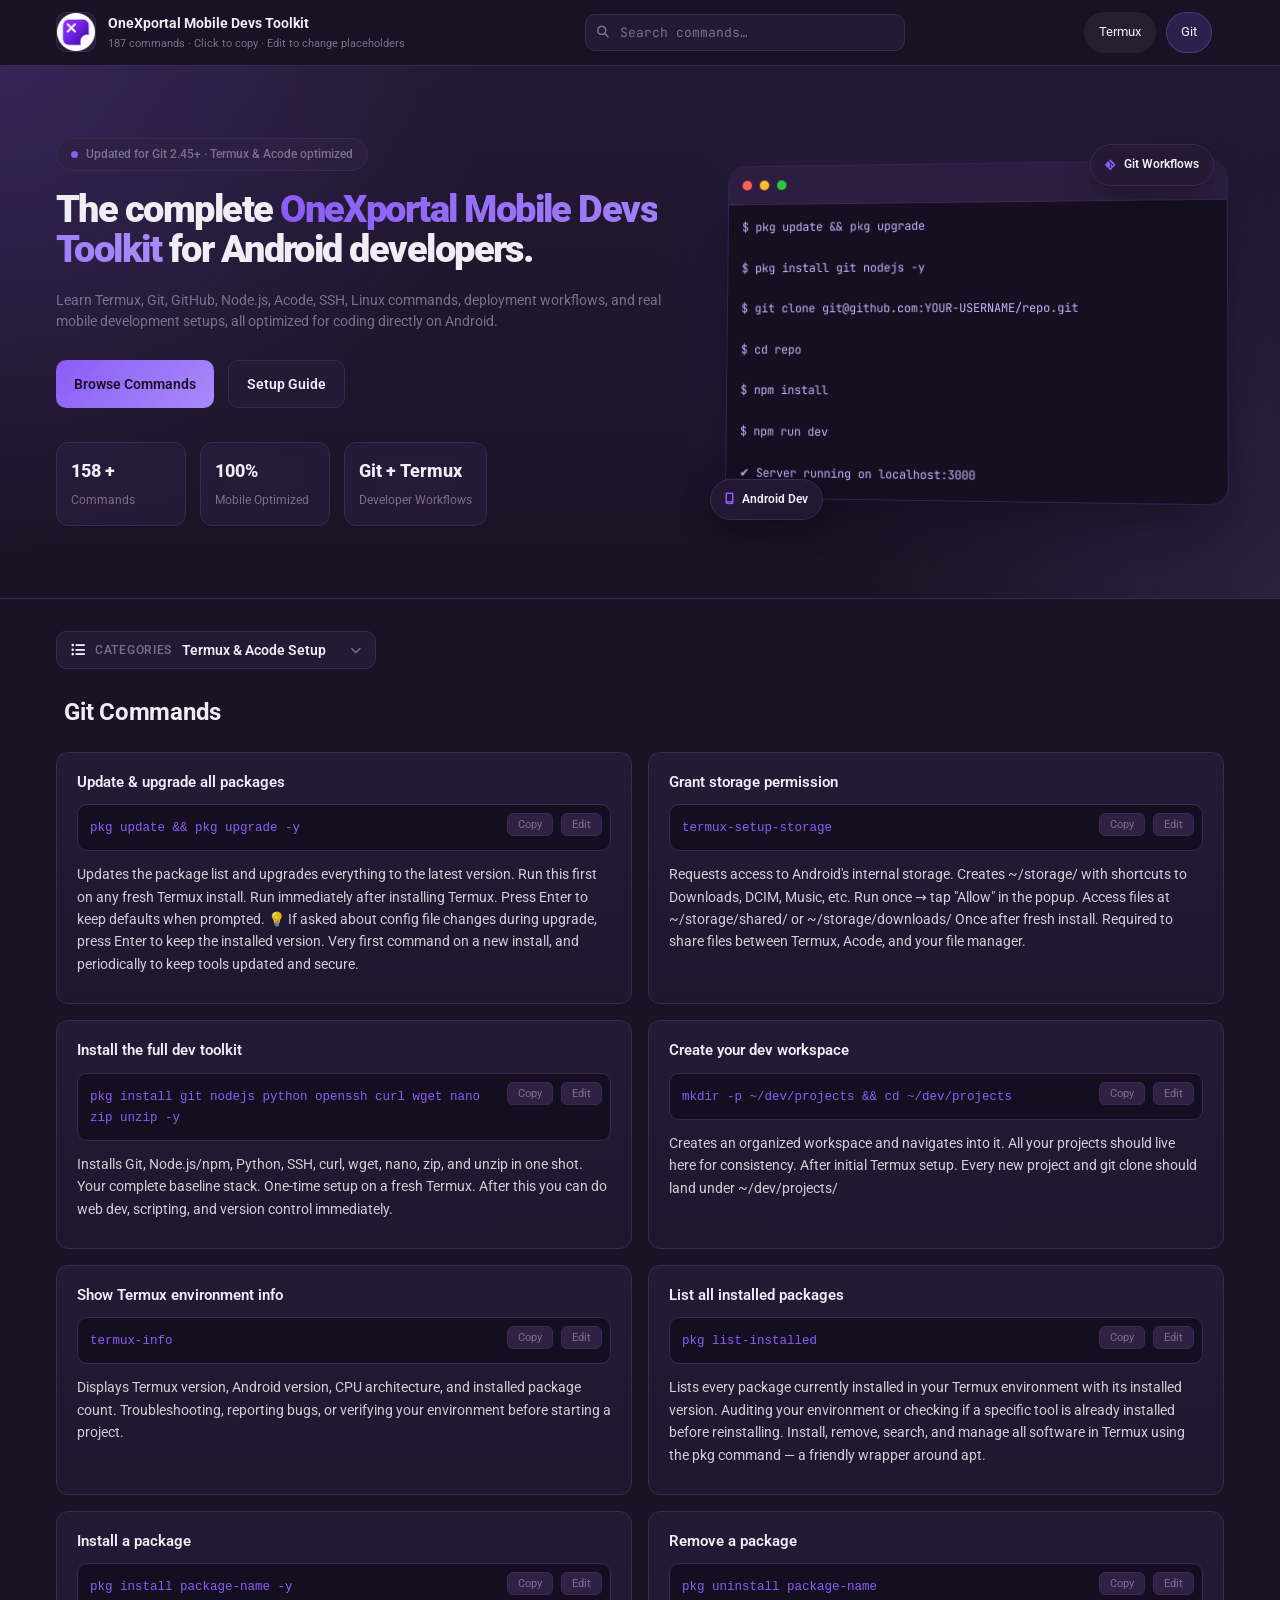
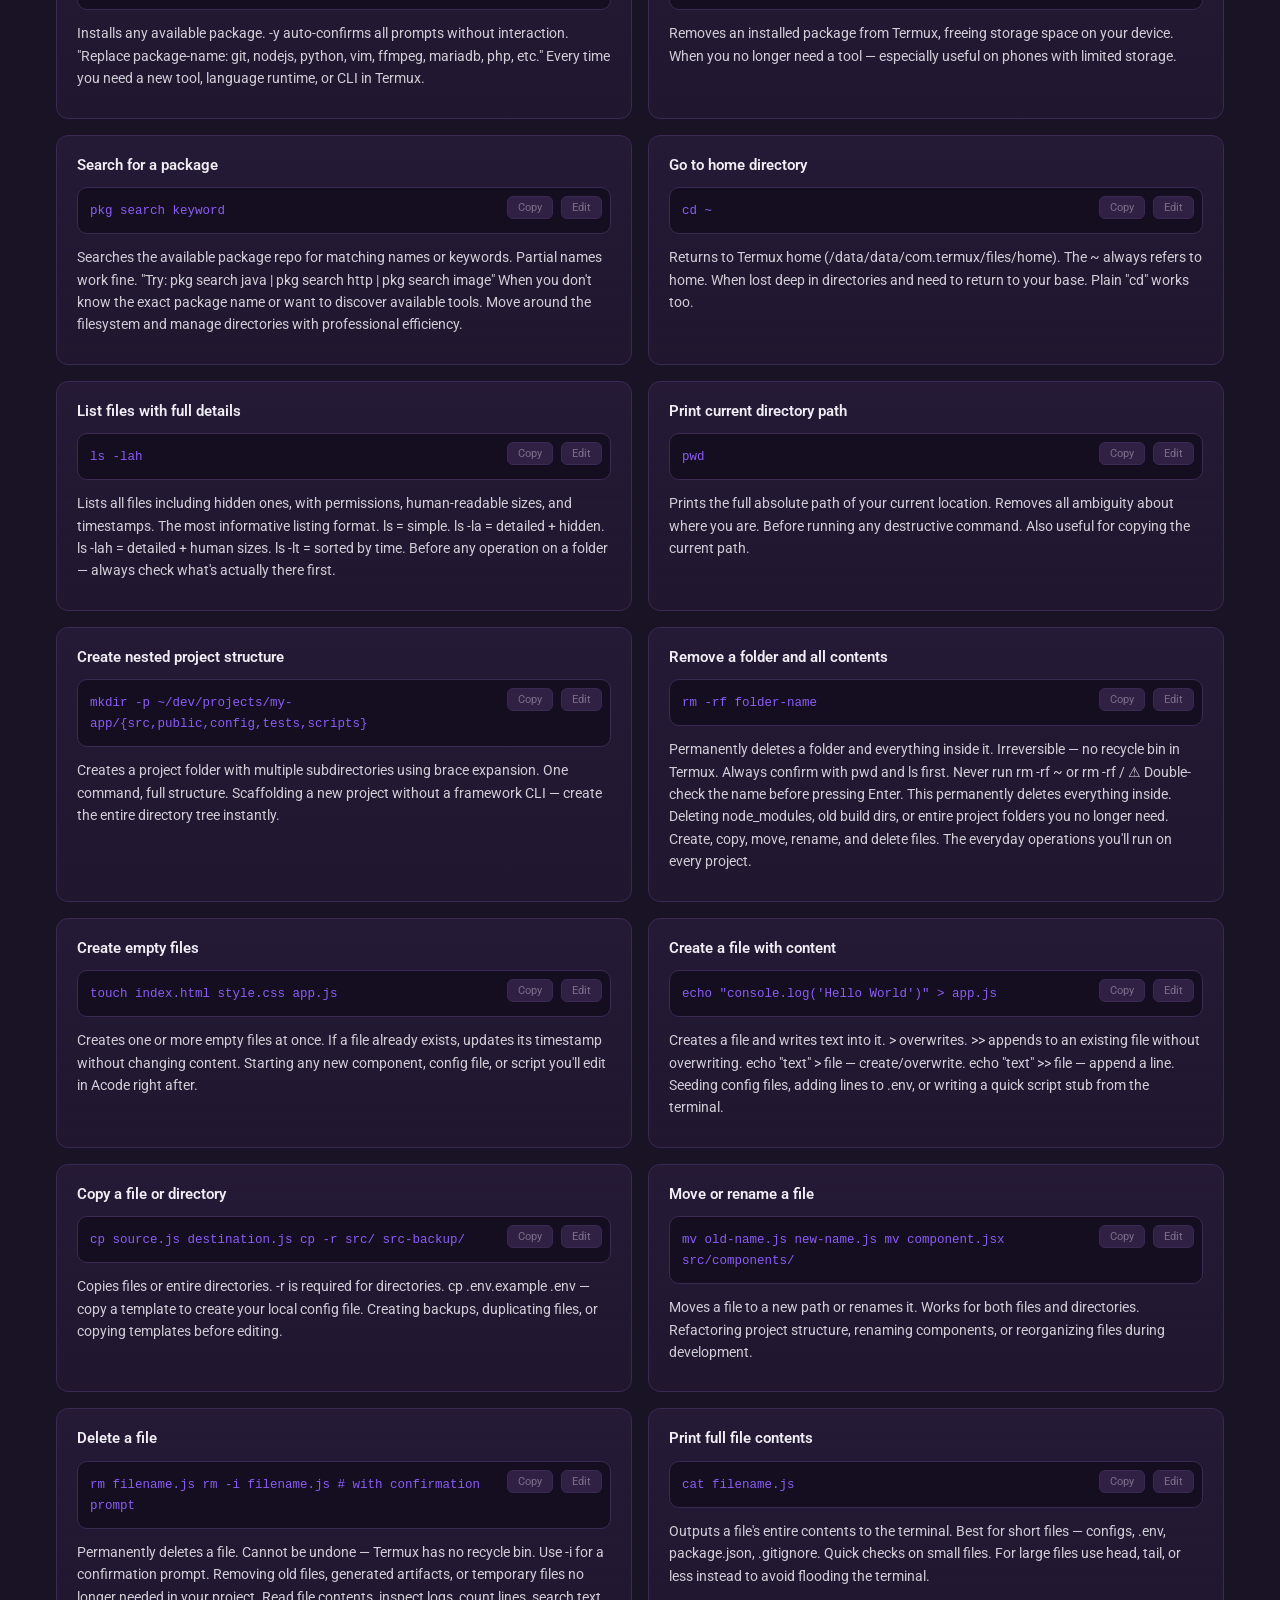
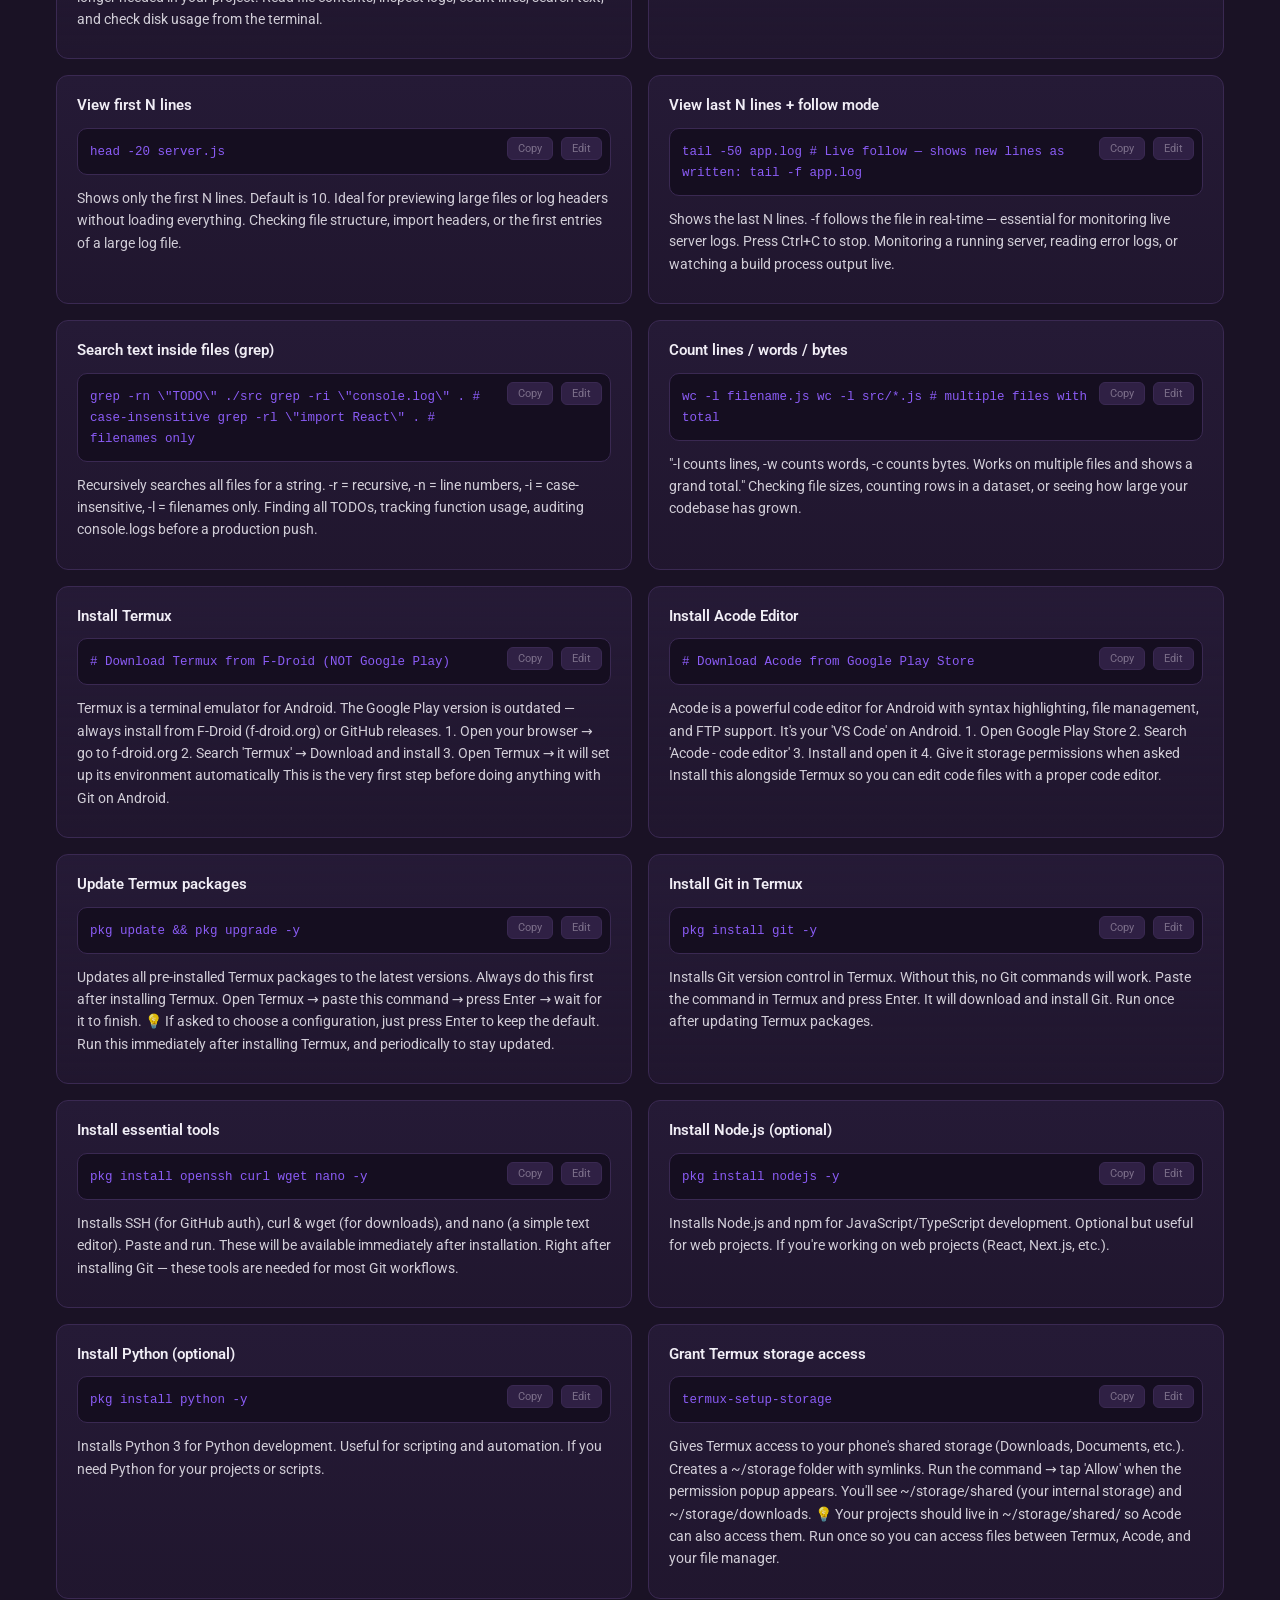
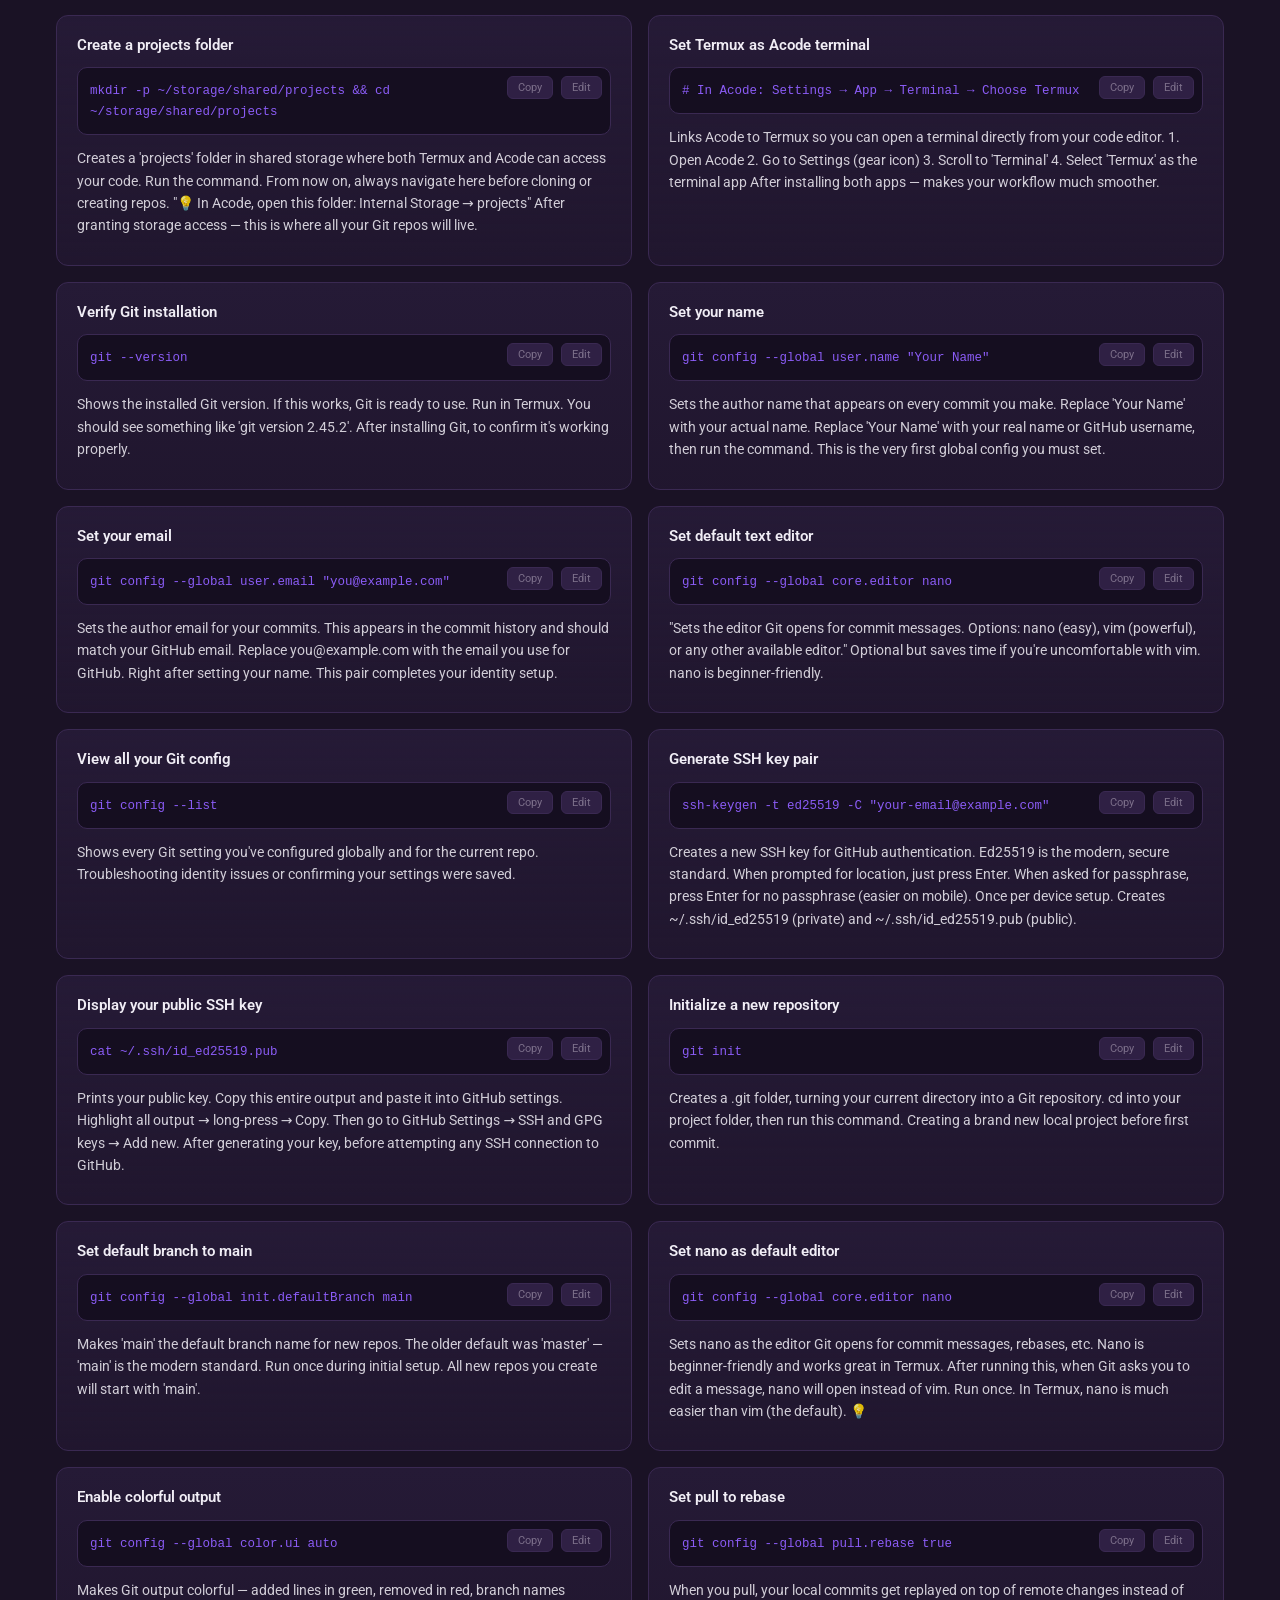
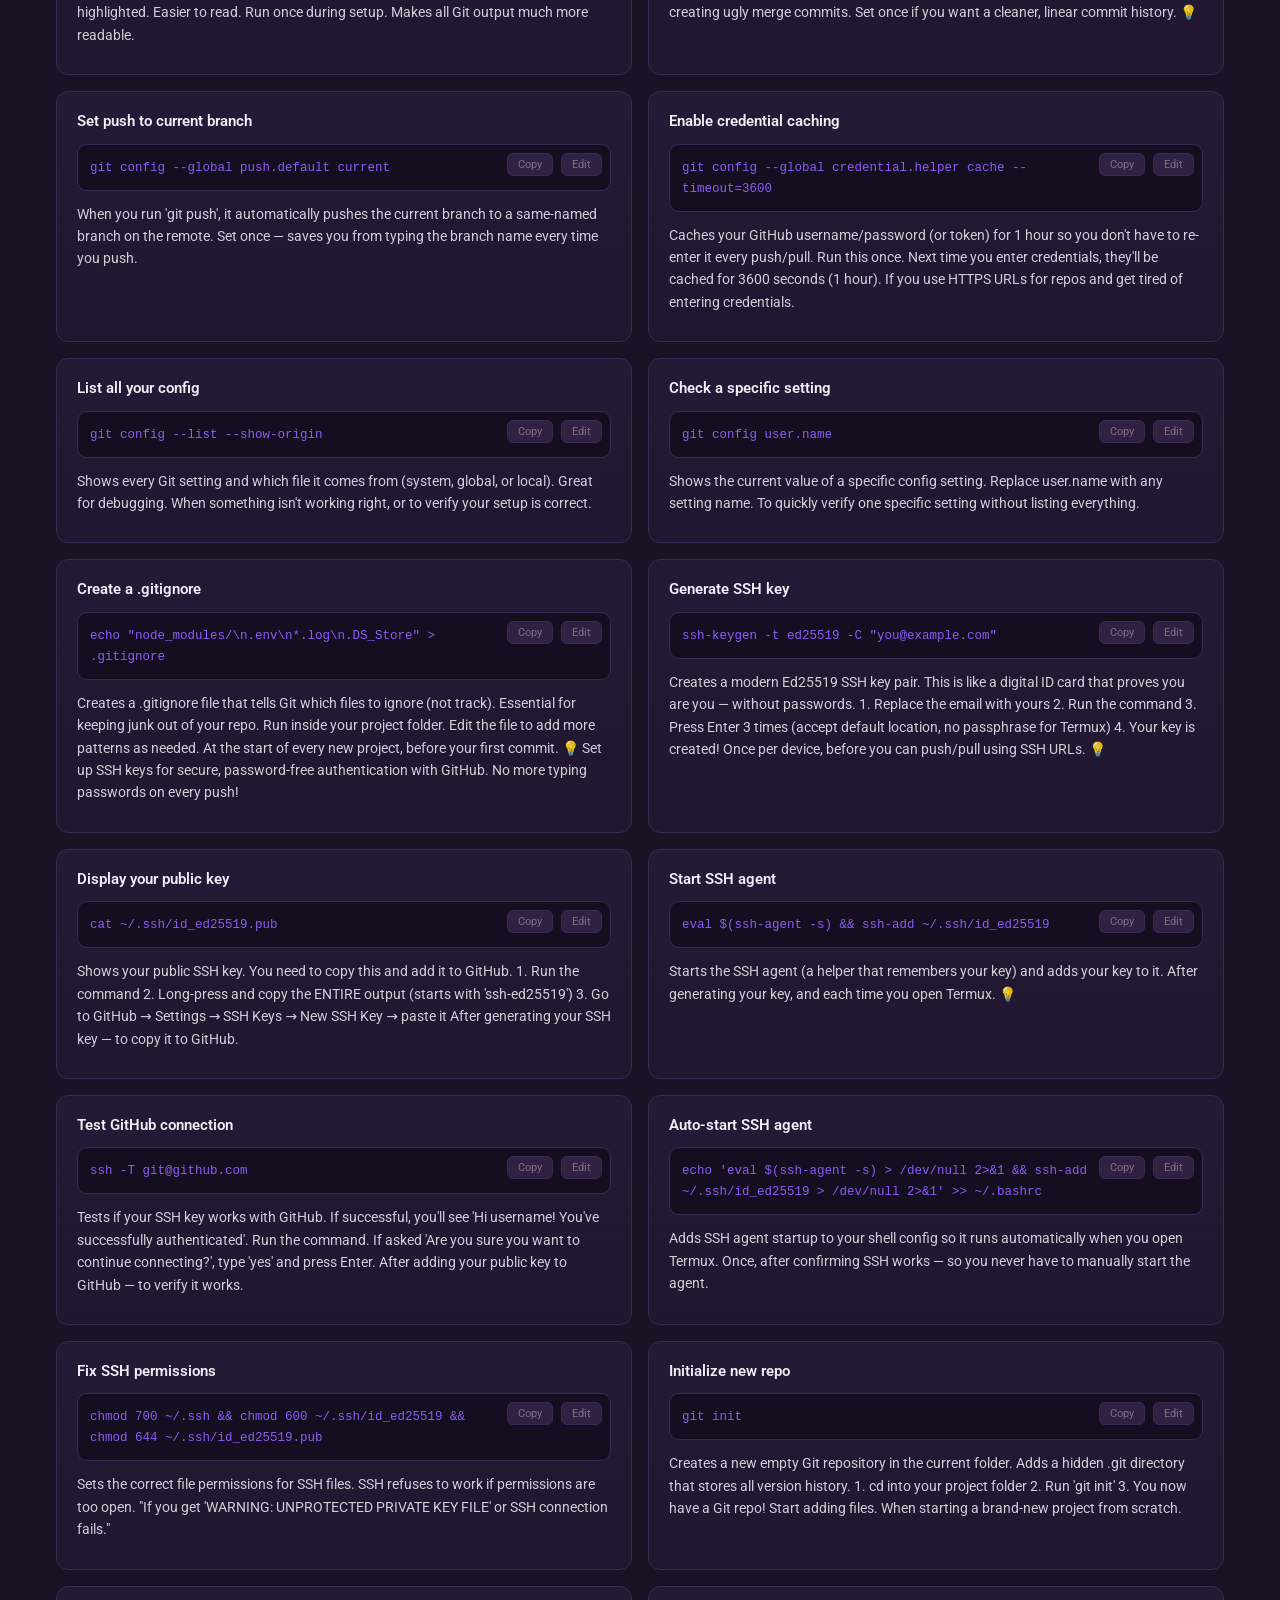
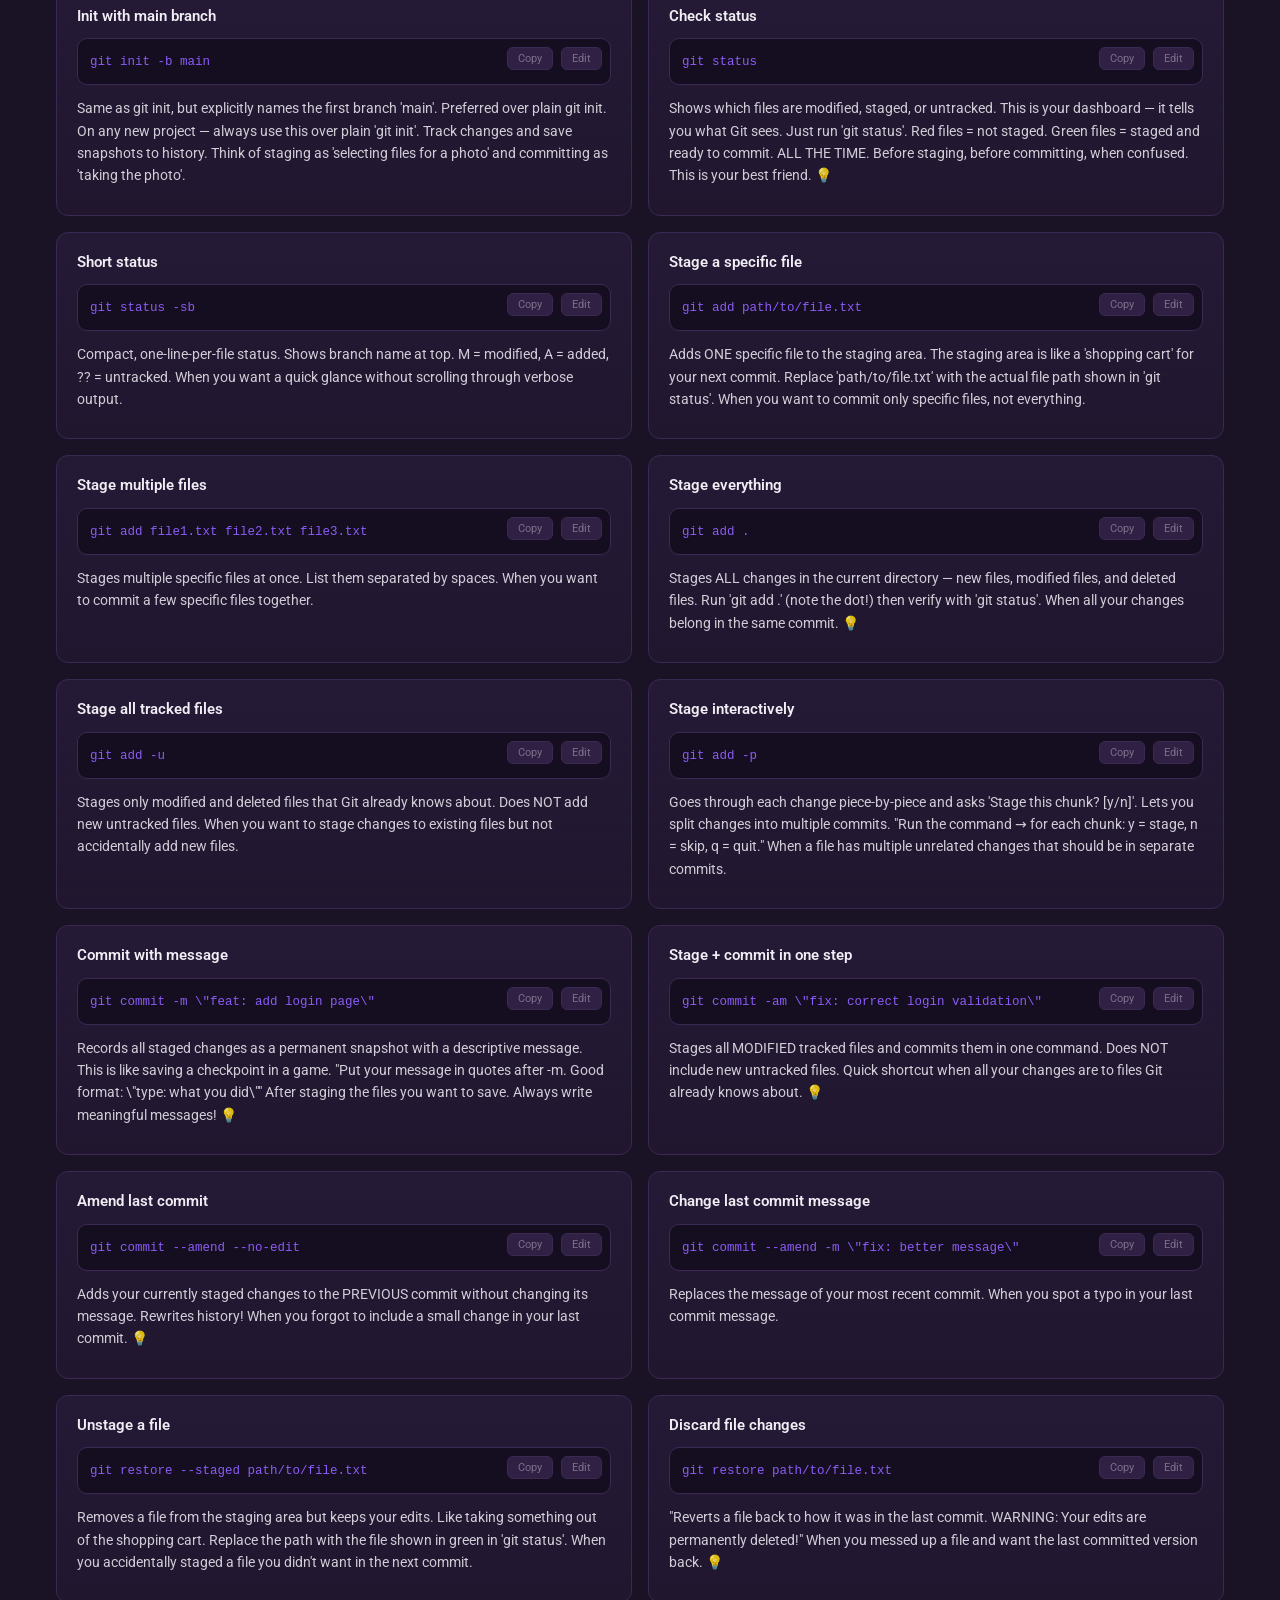
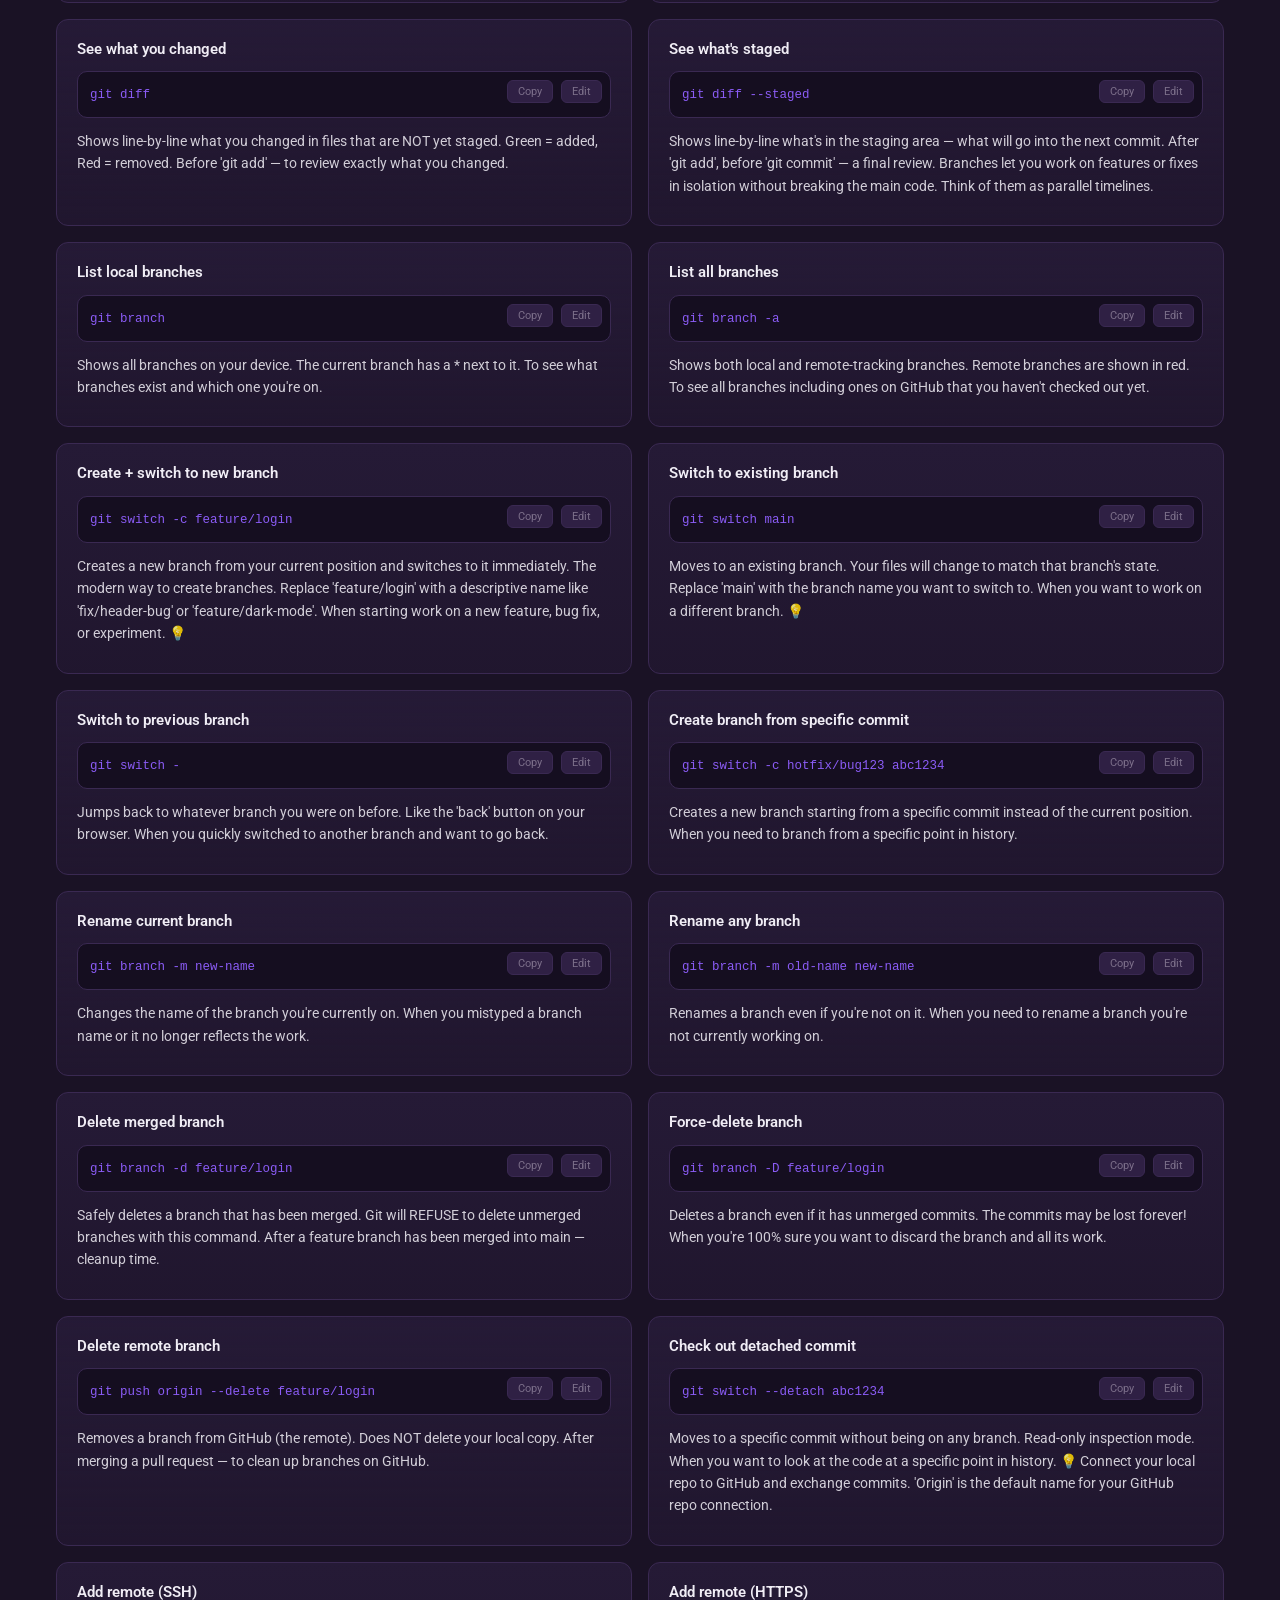
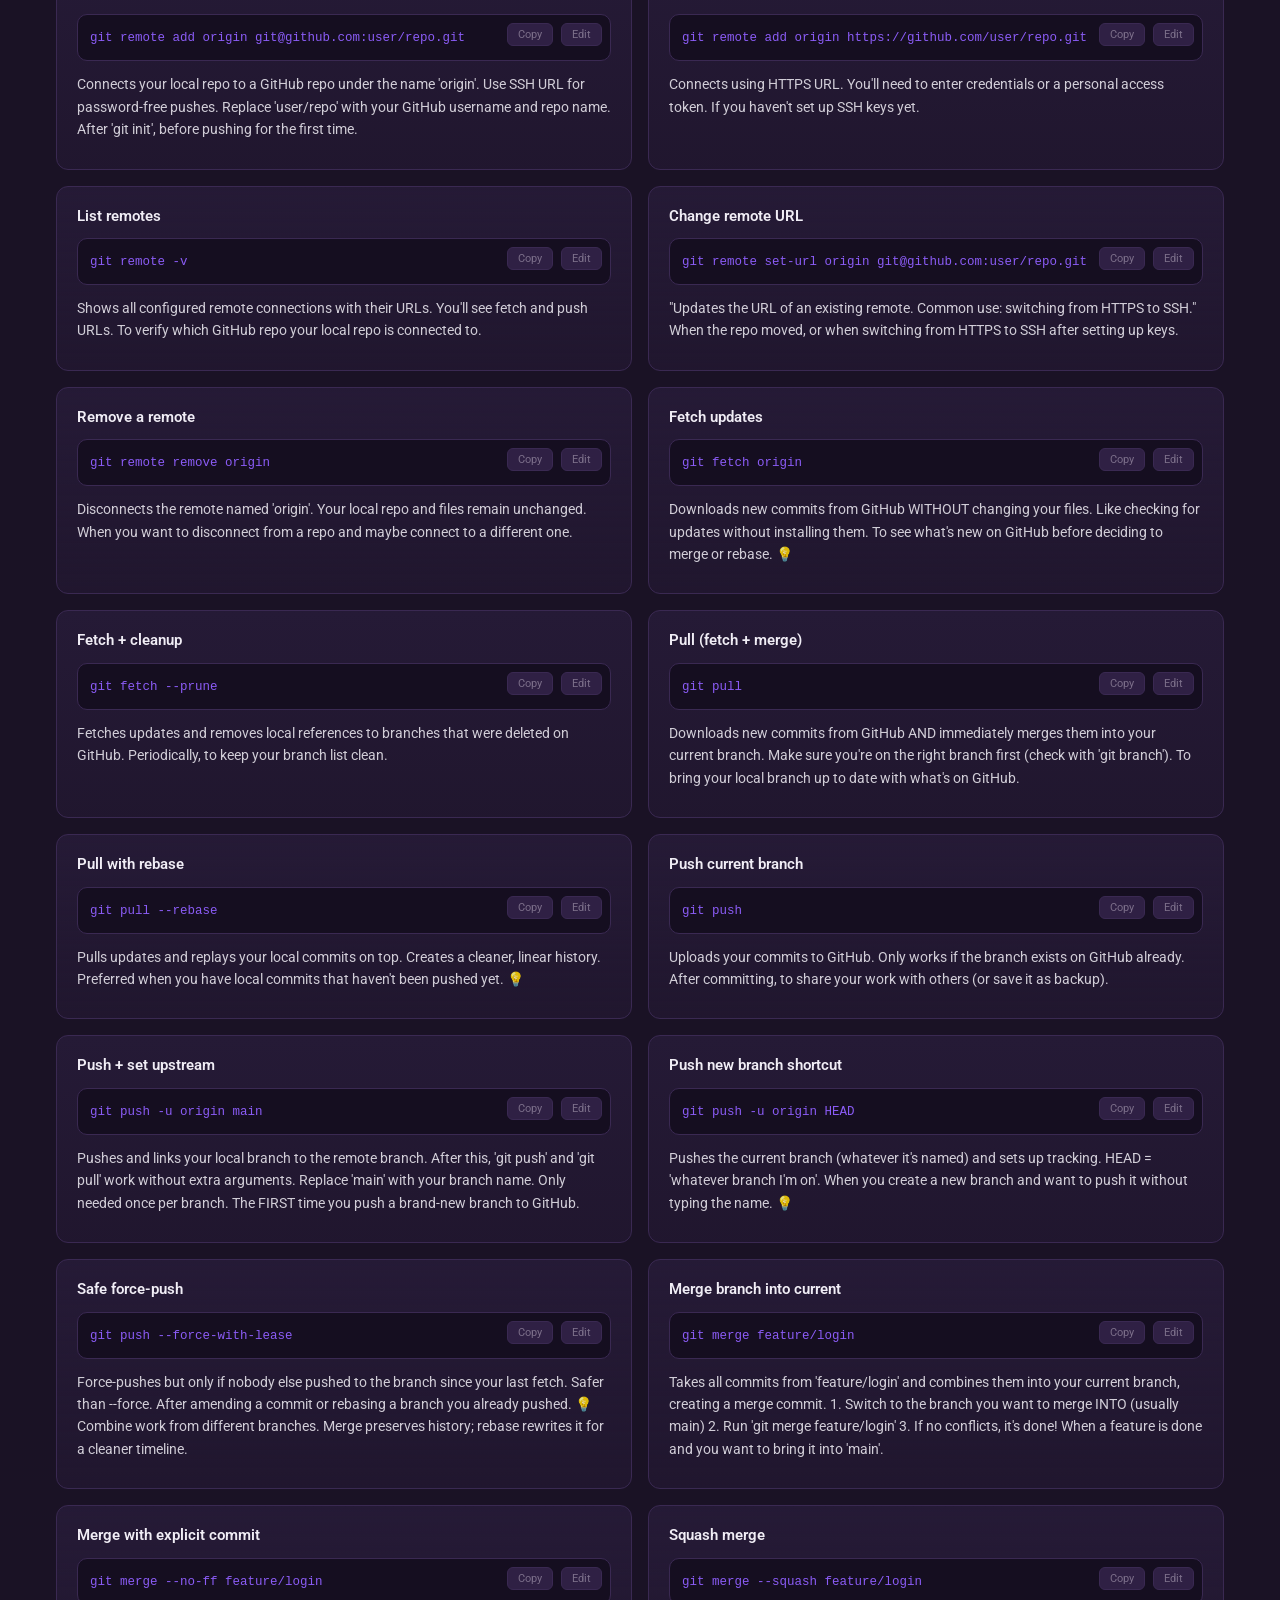
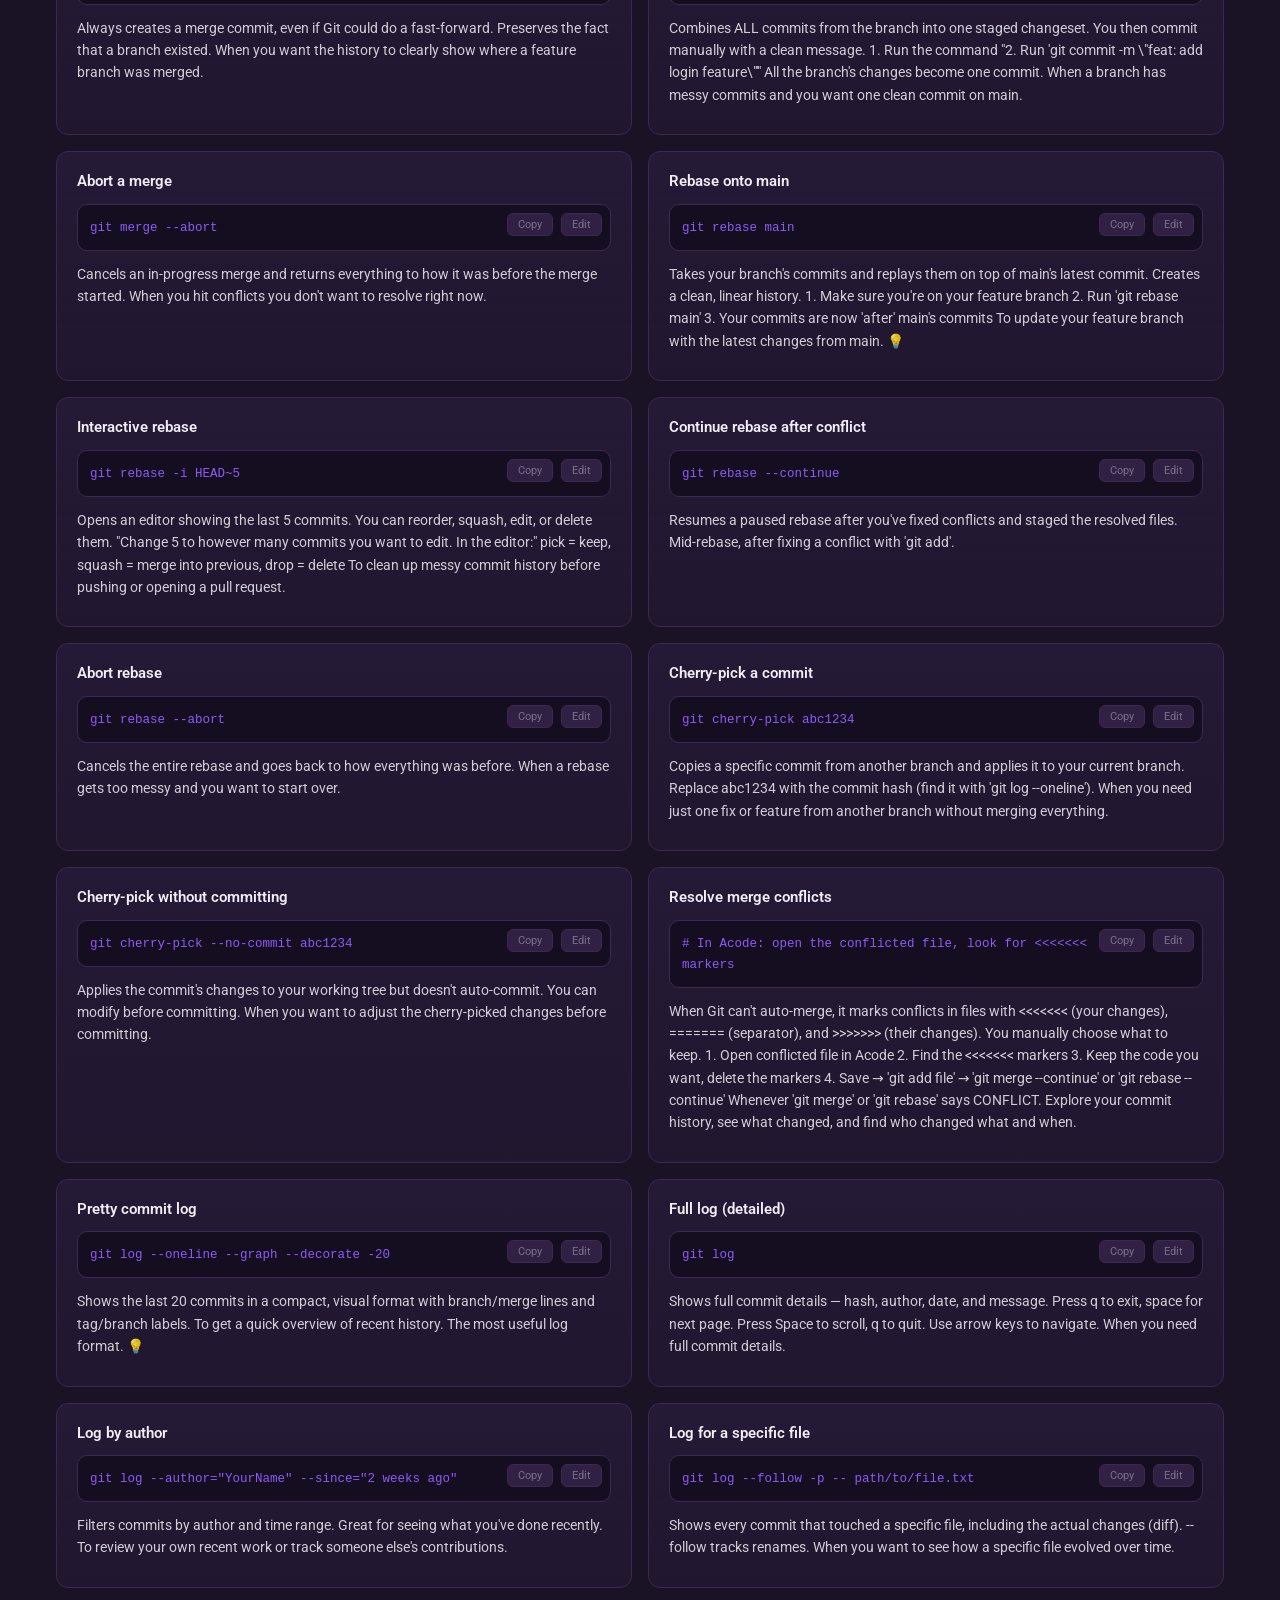
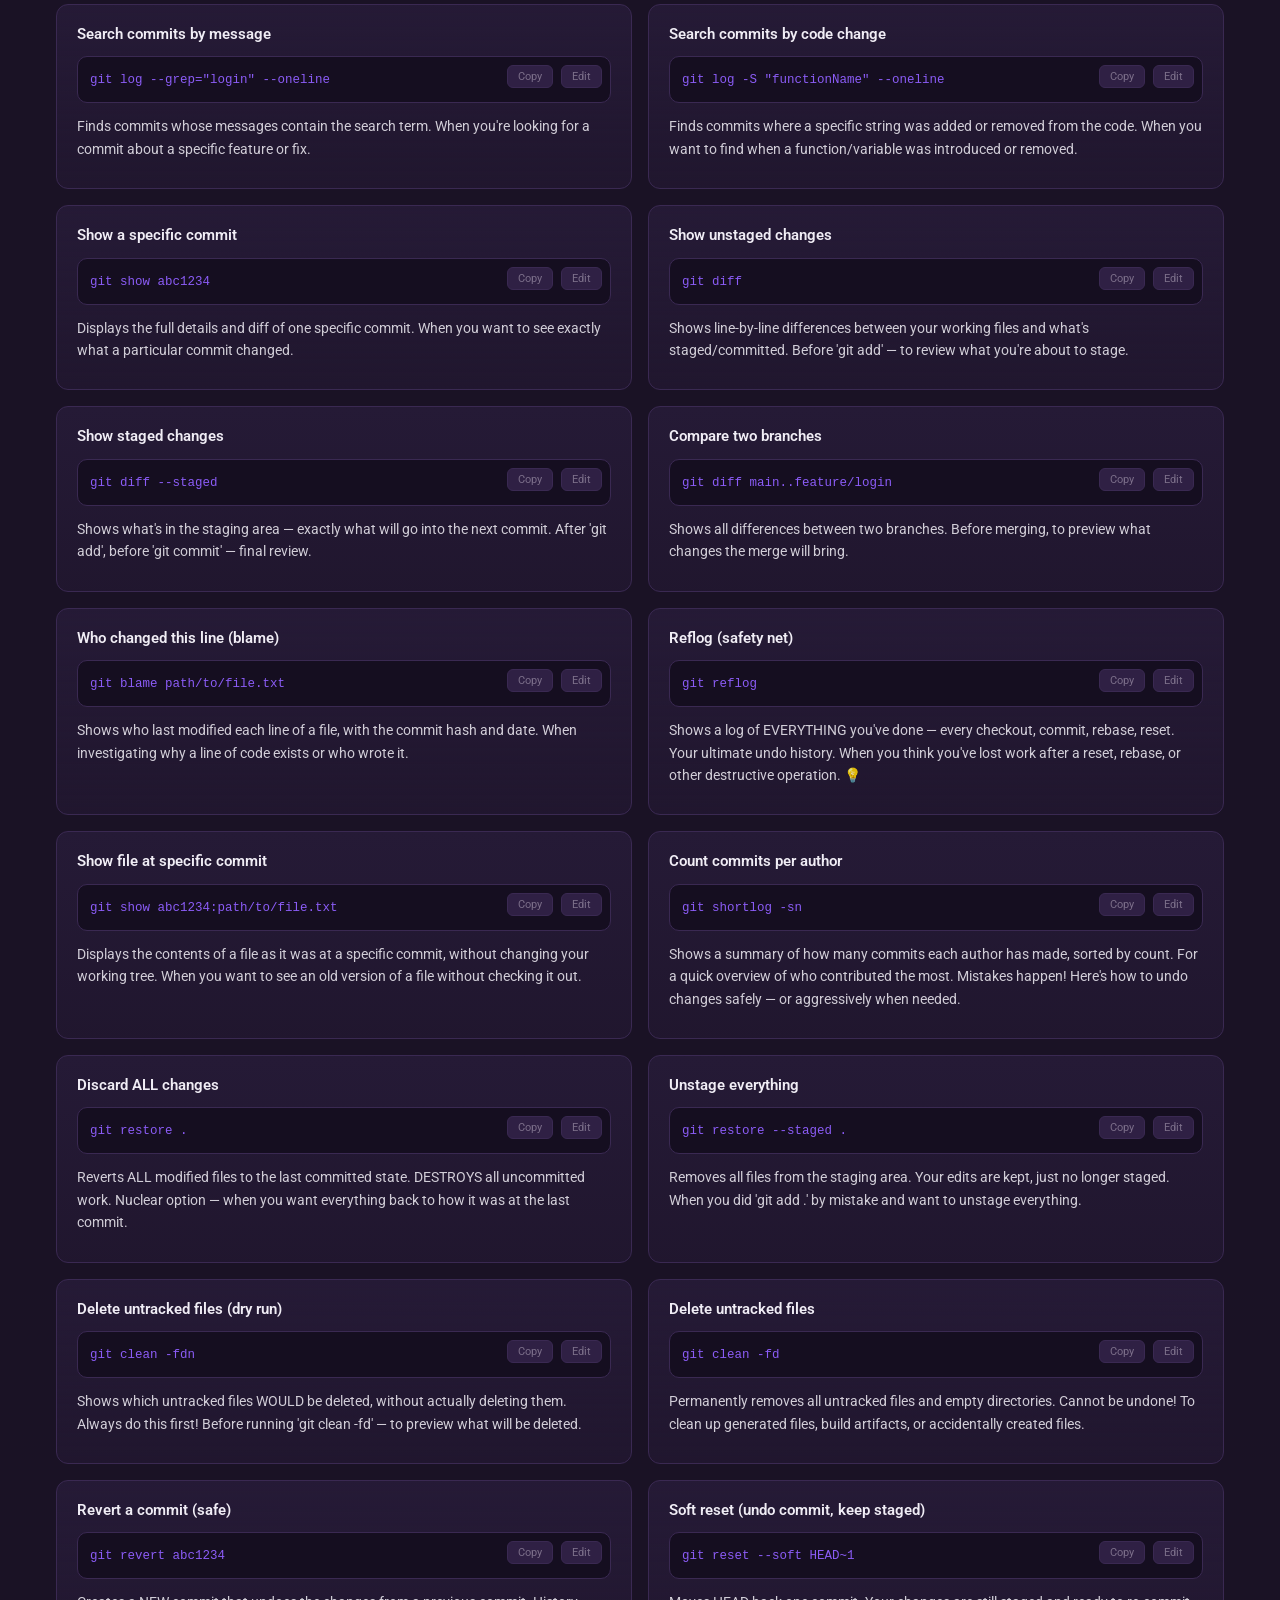
==== git-termux.html @ f0bfeac6 "first commit" ====
<!DOCTYPE html>
<html lang="en">
<head>
  <meta charset="UTF-8">
  <meta name="viewport" content="width=device-width, initial-scale=1.0">
  <title>OneXportal Mobile Devs Toolkit — Complete Git Reference for Termux & Acode</title>
  <meta name="description" content="158 Git commands explained for beginners using Termux and Acode on Android.">
  <meta name="author" content="Amos Isaiah Tizhe — OneXportal">
  <link rel="icon" type="image/png" sizes="32x32" href="img/favicon.png">
  <link rel="icon" type="image/png" sizes="16x16" href="img/favicon.png">
  <link rel="stylesheet" href="https://cdnjs.cloudflare.com/ajax/libs/font-awesome/6.5.1/css/all.min.css">
  <link rel="preconnect" href="https://fonts.googleapis.com">
  <link
    href="https://fonts.googleapis.com/css2?family=Roboto:wght@400;500;700;900&family=JetBrains+Mono:wght@400;500;700&display=swap"
    rel="stylesheet">
  <link rel="stylesheet" href="assets/css/styles.css">
  <script src="assets/js/scripts.js" defer></script>
</head>

<body>
  <!-- Header -->
  <header class="header">
    <div class="header-inner">

      <div class="header-left">

        <div class="logo-box">
          <img src="img/logo.png" alt="OneXportal Logo" class="logo-img">
        </div>

        <div class="brand">
          <div class="brand-text">
            OneXportal Mobile Devs Toolkit
          </div>

          <div class="brand-sub">
            158 commands · Click to copy · Edit to change placeholders
          </div>
        </div>

      </div>

      <div class="header-center">
        <label class="search-wrap">
          <i class="fa-solid fa-magnifying-glass"></i>
          <input type="search" class="search-input" placeholder="Search commands…" id="searchInput"
            aria-label="Search commands">
        </label>
      </div>

      <div class="header-right">

        <input type="checkbox" id="navToggle" class="nav-toggle-input" hidden>
        <label for="navToggle" class="nav-toggle-btn" aria-label="Toggle navigation">
          <i class="fa-solid fa-bars"></i>
          <i class="fa-solid fa-xmark"></i>
        </label>

        <nav class="header-nav" aria-label="Primary navigation">
          <a href="termux-ops.html" class="nav-link">Termux</a>
          <a href="git-termux.html" class="nav-link active">Git</a>
        </nav>

      </div>

    </div>
  </header>

  <!-- Hero -->
  <section class="hero">
    <div class="hero-inner">

      <!-- Left Content -->
      <div class="hero-content">

        <span class="hero-badge">
          <span class="pulse-dot"></span>
          Updated for Git 2.45+ · Termux &amp; Acode optimized
        </span>

        <h1>
          The complete
          <span class="gradient">
            OneXportal Mobile Devs Toolkit
          </span>
          for Android developers.
        </h1>

        <p class="hero-description">
          Learn Termux, Git, GitHub, Node.js, Acode, SSH, Linux commands,
          deployment workflows, and real mobile development setups, all optimized for coding directly on Android.
        </p>

        <!-- CTA -->
        <div class="hero-actions">
          <a href="#mainContent" class="hero-btn primary-btn">
            Browse Commands
          </a>

          <a href="#cat-setup" class="hero-btn secondary-btn">
            Setup Guide
          </a>
        </div>

        <!-- Stats -->
        <div class="hero-stats">

          <div class="stat-card">
            <strong>158 +</strong>
            <span>Commands</span>
          </div>

          <div class="stat-card">
            <strong>100%</strong>
            <span>Mobile Optimized</span>
          </div>

          <div class="stat-card">
            <strong>Git + Termux</strong>
            <span>Developer Workflows</span>
          </div>

        </div>
      </div>

      <!-- Right Side -->
      <div class="hero-preview">

        <div class="preview-window">

          <div class="preview-topbar">
            <span style="background: #ff5f56;"></span>
            <span style="background: #ffbd2e;"></span>
            <span style="background: #27c93f;"></span>
          </div>

          <div class="preview-body">

            <pre><code>$ pkg update && pkg upgrade

$ pkg install git nodejs -y

$ git clone git@github.com:YOUR-USERNAME/repo.git

$ cd repo

$ npm install

$ npm run dev

✔ Server running on localhost:3000
</code></pre>

          </div>
        </div>

        <!-- Floating cards -->
        <div class="floating-card floating-1">
          <i class="fa-brands fa-git-alt"></i>
          Git Workflows
        </div>

        <div class="floating-card floating-2">
          <i class="fa-solid fa-mobile-screen"></i>
          Android Dev
        </div>

      </div>
    </div>
  </section>

  <!-- Main -->
  <div class="main-layout">
    <div class="category-menu" id="categoryMenu">
      <button type="button" class="category-menu-trigger" id="categoryMenuTrigger" aria-haspopup="true"
        aria-expanded="false" aria-controls="categoryMenuPanel">
        <i class="fa-solid fa-list-ul" aria-hidden="true"></i>
        <span class="category-menu-label">Categories</span>
        <span class="category-menu-current" id="categoryMenuCurrent">Termux &amp; Acode Setup</span>
        <i class="fa-solid fa-chevron-down category-menu-caret" aria-hidden="true"></i>
      </button>
      <div class="category-menu-panel" id="categoryMenuPanel" role="menu" aria-labelledby="categoryMenuTrigger" hidden>
        <div class="category-menu-search-wrap">
          <i class="fa-solid fa-magnifying-glass" aria-hidden="true"></i>
          <input type="search" class="category-menu-search" id="categoryMenuSearch" placeholder="Filter categories…"
            aria-label="Filter categories">
        </div>
        <nav class="sidebar-nav" id="sidebarNav" role="none">
          <a href="#cat-termux-setup" class="cat-link" data-cat="cat-termux-setup" role="menuitem"><i
              class="fa-solid fa-mobile-screen-button"></i><span>Termux &amp; Acode Setup</span></a>
          <a href="#cat-setup" class="cat-link" data-cat="cat-setup" role="menuitem"><i
              class="fa-solid fa-gear"></i><span>Setup &amp; Config</span></a>
          <a href="#cat-ssh" class="cat-link" data-cat="cat-ssh" role="menuitem"><i
              class="fa-solid fa-key"></i><span>SSH Key Setup</span></a>
          <a href="#cat-start" class="cat-link" data-cat="cat-start" role="menuitem"><i
              class="fa-solid fa-rocket"></i><span>Create &amp; Clone</span></a>
          <a href="#cat-stage-commit" class="cat-link" data-cat="cat-stage-commit" role="menuitem"><i
              class="fa-solid fa-camera"></i><span>Stage &amp; Commit</span></a>
          <a href="#cat-branch" class="cat-link" data-cat="cat-branch" role="menuitem"><i
              class="fa-solid fa-code-branch"></i><span>Branches</span></a>
          <a href="#cat-remote" class="cat-link" data-cat="cat-remote" role="menuitem"><i
              class="fa-solid fa-cloud"></i><span>Remotes &amp; Sync</span></a>
          <a href="#cat-merge-rebase" class="cat-link" data-cat="cat-merge-rebase" role="menuitem"><i
              class="fa-solid fa-code-merge"></i><span>Merge &amp; Rebase</span></a>
          <a href="#cat-history" class="cat-link" data-cat="cat-history" role="menuitem"><i
              class="fa-solid fa-magnifying-glass"></i><span>History &amp; Inspect</span></a>
          <a href="#cat-undo" class="cat-link" data-cat="cat-undo" role="menuitem"><i
              class="fa-solid fa-rotate-left"></i><span>Undo &amp; Recover</span></a>
          <a href="#cat-stash" class="cat-link" data-cat="cat-stash" role="menuitem"><i
              class="fa-solid fa-box-archive"></i><span>Stash</span></a>
          <a href="#cat-tags" class="cat-link" data-cat="cat-tags" role="menuitem"><i
              class="fa-solid fa-tag"></i><span>Tags &amp; Releases</span></a>
          <a href="#cat-gitignore" class="cat-link" data-cat="cat-gitignore" role="menuitem"><i
              class="fa-solid fa-ban"></i><span>.gitignore Patterns</span></a>
          <a href="#cat-github" class="cat-link" data-cat="cat-github" role="menuitem"><i
              class="fa-brands fa-github"></i><span>GitHub Workflows</span></a>
          <a href="#cat-advanced" class="cat-link" data-cat="cat-advanced" role="menuitem"><i
              class="fa-solid fa-bolt"></i><span>Advanced</span></a>
          <a href="#cat-quickref" class="cat-link" data-cat="cat-quickref" role="menuitem"><i
              class="fa-solid fa-star"></i><span>Quick Reference</span></a>
        </nav>
      </div>
    </div>
    <main id="mainContent">
      <!-- Commands will be dynamically rendered here from JSON -->
    </main>
    <footer class="footer">
      <div class="footer-inner">
        <div>
          <a href="https://amos-isaiah-tizhe.onrender.com" target="_blank"> <strong>OneXportal</strong> </a>
          · Built by Amos Isaiah Tizhe · © 2026
        </div>
        <div class="footer-links">
          <a href="https://amos-isaiah-tizhe.onrender.com/#contact" target="_blank"><strong>Support</strong></a>
          <span>OneXportal Mobile Devs Toolkit · 158 commands</span>
        </div>
      </div>
    </footer>
    
</body>

</html>
---- assets/css/styles.css ----
*,
*::before,
*::after {
  box-sizing: border-box;
  margin: 0;
  padding: 0;
}

:root {
  --bg: #1a1225;
  --fg: #f0edf5;
  --card: #251a36;
  --border: #3a2952;
  --primary: #8b5cf6;
  --primary-fg: #faf5ff;
  --glow: #a78bfa;
  --muted: #7c6f8a;
  --accent: #2f2044;
  --code-bg: #150e20;
  --success: #34d399;
  --warning: #fbbf24;
  --info: #60a5fa;
  --destructive: #ef4444;
  --radius: 12px;
  --font-sans: "Roboto", system-ui, sans-serif;
  --font-mono: "JetBrains Mono", monospace;
}

body {
  background: var(--bg);
  color: var(--fg);
  font-family: var(--font-sans);
  -webkit-font-smoothing: antialiased;
  line-height: 1.6;
  overflow-x: hidden;
}

a {
  color: var(--primary);
  text-decoration: none;
}
a:hover {
  text-decoration: underline;
}

/* Scrollbar */
::-webkit-scrollbar {
  height: 8px;
  width: 8px;
}
::-webkit-scrollbar-thumb {
  background: var(--border);
  border-radius: 4px;
}
::-webkit-scrollbar-track {
  background: transparent;
}

/* =========================================================
   Header
   GitHub-style responsive layout
   ========================================================= */

.header {
  position: sticky;
  top: 0;
  z-index: 100;

  border-bottom: 1px solid var(--border);

  background: rgba(26, 18, 37, 0.88);

  backdrop-filter: blur(20px);
}

.header-inner {
  max-width: 1200px;

  margin: 0 auto;

  padding: 12px 16px;

  display: flex;
  align-items: center;
  justify-content: space-between;

  gap: 16px;
}

/* Left section */
.header-left {
  display: flex;
  align-items: center;
  gap: 12px;

  min-width: 0;
  flex: 0 1 auto;
}

.header-center {
  flex: 1;
  min-width: 0;
  display: flex;
  justify-content: center;
}

.header-right {
  display: flex;
  align-items: center;
  gap: 10px;
  flex-shrink: 0;
}

/* Logo wrapper */
.logo-box {
  display: flex;
  align-items: center;
  justify-content: center;

  width: 40px;
  height: 40px;

  flex-shrink: 0;

  border-radius: 10px;

  overflow: hidden;

  background: var(--card);

  border: 1px solid var(--border);
}

/* Logo image */
.logo-img {
  width: 100%;
  height: 100%;

  object-fit: cover;

  display: block;
}

/* Brand wrapper */
.brand {
  min-width: 0;
}

/* Title */
.brand-text {
  font-size: 14px;
  font-weight: 700;

  white-space: nowrap;
  overflow: hidden;
  text-overflow: ellipsis;
}

/* Subtitle */
.brand-sub {
  font-size: 11px;

  color: var(--muted);

  white-space: nowrap;
  overflow: hidden;
  text-overflow: ellipsis;
}

/* Search container */
.search-wrap {
  position: relative;

  display: flex;
  align-items: center;
}

/* Search icon */
.search-wrap i {
  position: absolute;
  left: 12px;

  font-size: 12px;

  color: var(--muted);

  pointer-events: none;
}

/* Search input */
.search-input {
  width: 320px;

  padding: 9px 14px 9px 34px;

  border-radius: 10px;

  border: 1px solid var(--border);

  background: var(--card);

  color: var(--fg);

  font-family: var(--font-mono);
  font-size: 13px;

  outline: none;

  transition:
    border-color 0.2s,
    background 0.2s;
}

.search-input::placeholder {
  color: var(--muted);
}

.search-input:focus {
  border-color: var(--primary);

  background: var(--accent);
}

.header-nav {
  display: flex;
  align-items: center;
  gap: 10px;
  margin-right: 12px;
}

.header-nav .nav-link {
  display: inline-flex;
  align-items: center;
  justify-content: center;
  padding: 9px 14px;
  border-radius: 999px;
  border: 1px solid transparent;
  background: rgba(255, 255, 255, 0.06);
  color: var(--fg);
  font-size: 13px;
  transition:
    background 0.2s,
    border-color 0.2s,
    color 0.2s;
}

.header-nav .nav-link:hover,
.header-nav .nav-link.active {
  background: rgba(139, 92, 246, 0.2);
  border-color: rgba(139, 92, 246, 0.36);
}

.nav-toggle-btn {
  display: none;
  align-items: center;
  justify-content: center;
  width: 40px;
  height: 40px;
  border-radius: 12px;
  border: 1px solid var(--border);
  background: var(--card);
  color: var(--fg);
  cursor: pointer;
}

.nav-toggle-btn i {
  font-size: 16px;
}

.nav-toggle-btn .fa-xmark {
  display: none;
}

.nav-toggle-input:checked + .nav-toggle-btn .fa-bars {
  display: none;
}

.nav-toggle-input:checked + .nav-toggle-btn .fa-xmark {
  display: inline-block;
}

/* =========================================================
   Mobile
   ========================================================= */

@media (max-width: 768px) {
  .header-inner {
    flex-wrap: wrap;
    align-items: center;
    justify-content: space-between;
  }

  .header-left {
    flex: 1 1 auto;
    min-width: 0;
  }

  .header-right {
    flex: 0 0 auto;
    order: 1;
  }

  .header-center {
    order: 2;
    width: 100%;
    margin-top: 12px;
    justify-content: stretch;
  }

  .search-wrap {
    width: 100%;
  }

  .search-input {
    width: 100%;
  }

  .brand-text,
  .brand-sub {
    white-space: normal;
  }

  .nav-toggle-btn {
    display: inline-flex;
  }

  .header-nav {
    flex-direction: column;
    align-items: stretch;
    gap: 10px;
    width: 100%;
    max-height: 0;
    overflow: hidden;
    transition:
      max-height 0.28s ease,
      opacity 0.28s ease;
    opacity: 0;
    margin-top: 12px;
    padding: 0;
    border: 1px solid transparent;
    border-radius: 14px;
    background: rgba(26, 18, 37, 0.96);
  }

  .nav-toggle-input:checked + .nav-toggle-btn + .header-nav {
    max-height: 260px;
    opacity: 1;
    border-color: var(--border);
    padding: 12px;
  }

  .header-nav .nav-link {
    width: 100%;
    justify-content: center;
  }
}

/* =========================================================
   HERO SECTION
   ========================================================= */

.hero {
  position: relative;
  overflow: hidden;
  border-bottom: 1px solid var(--border);

  background:
    radial-gradient(
      circle at top left,
      rgba(139, 92, 246, 0.18),
      transparent 35%
    ),
    radial-gradient(
      circle at bottom right,
      rgba(167, 139, 250, 0.12),
      transparent 30%
    ),
    linear-gradient(180deg, rgba(37, 26, 54, 0.85), rgba(26, 18, 37, 1));
}

/* Layout */
.hero-inner {
  max-width: 1200px;
  margin: 0 auto;

  display: grid;
  grid-template-columns: 1.1fr 0.9fr;
  gap: 48px;

  align-items: center;

  padding: 72px 16px;
}

/* Left Side */
.hero-content {
  min-width: 0;
}

/* Badge */
.hero-badge {
  display: inline-flex;
  align-items: center;
  gap: 8px;

  padding: 6px 14px;

  border-radius: 999px;
  border: 1px solid var(--border);

  background: rgba(47, 32, 68, 0.75);

  color: var(--muted);

  font-size: 12px;
  font-weight: 500;

  backdrop-filter: blur(12px);
}

.pulse-dot {
  width: 7px;
  height: 7px;
  border-radius: 999px;
  background: var(--primary);

  animation: pulse 2s infinite;
}

@keyframes pulse {
  0%,
  100% {
    opacity: 1;
    transform: scale(1);
  }

  50% {
    opacity: 0.45;
    transform: scale(1.2);
  }
}

/* Title */
.hero h1 {
  margin-top: 18px;

  font-size: clamp(2rem, 3vw, 4.4rem);
  line-height: 1.05;
  letter-spacing: -0.04em;

  font-weight: 900;

  max-width: 700px;
}

.gradient {
  background: linear-gradient(90deg, var(--primary), var(--glow));

  -webkit-background-clip: text;
  -webkit-text-fill-color: transparent;
  background-clip: text;
}

/* Description */
.hero-description {
  margin-top: 20px;

  max-width: 620px;

  color: var(--muted);

  font-size: 14px;
  line-height: 1.5;
}

/* Buttons */
.hero-actions {
  display: flex;
  flex-wrap: wrap;
  gap: 14px;

  margin-top: 28px;
}

.hero-btn {
  display: inline-flex;
  align-items: center;
  justify-content: center;

  padding: 12px 18px;

  border-radius: 10px;

  font-size: 14px;
  font-weight: 600;

  text-decoration: none;

  transition:
    transform 0.2s,
    border-color 0.2s,
    background 0.2s;
}

.hero-btn:hover {
  transform: translateY(-2px);
  text-decoration: none;
}

.primary-btn {
  background: linear-gradient(135deg, var(--primary), var(--glow));

  color: var(--bg);
}

.secondary-btn {
  border: 1px solid var(--border);
  background: var(--card);

  color: var(--fg);
}

.secondary-btn:hover {
  border-color: var(--primary);
}

/* Stats */
.hero-stats {
  display: flex;
  flex-wrap: wrap;
  gap: 14px;

  margin-top: 34px;
}

.stat-card {
  min-width: 130px;

  padding: 14px;

  border-radius: 12px;
  border: 1px solid var(--border);

  background: rgba(47, 32, 68, 0.55);

  backdrop-filter: blur(10px);
}

.stat-card strong {
  display: block;

  font-size: 18px;
  font-weight: 800;

  color: var(--fg);
}

.stat-card span {
  font-size: 12px;
  color: var(--muted);
}

/* =========================================================
   RIGHT SIDE PREVIEW
   ========================================================= */

.hero-preview {
  position: relative;
}

/* Fake terminal window */
.preview-window {
  position: relative;

  border-radius: 18px;
  overflow: hidden;

  border: 1px solid rgba(139, 92, 246, 0.25);

  background: rgba(21, 14, 32, 0.95);

  box-shadow:
    0 20px 60px rgba(0, 0, 0, 0.5),
    0 0 80px rgba(139, 92, 246, 0.15);

  transform: perspective(1200px) rotateY(-6deg) rotateX(2deg);
}

/* Topbar */
.preview-topbar {
  display: flex;
  gap: 8px;

  padding: 14px;

  border-bottom: 1px solid var(--border);

  background: rgba(47, 32, 68, 0.9);
}

.preview-topbar span {
  width: 10px;
  height: 10px;
  border-radius: 999px;

  background: var(--muted);
}

/* Code area */
.preview-body {
  padding: 14px;
}

.preview-body pre {
  overflow-x: auto;
}

.preview-body code {
  font-family: var(--font-mono);

  font-size: 12px;
  line-height: 1.5;

  color: #c4b5fd;
}

/* Floating cards */
.floating-card {
  position: absolute;

  display: flex;
  align-items: center;
  gap: 8px;

  padding: 10px 14px;

  border-radius: 999px;

  border: 1px solid var(--border);

  background: rgba(37, 26, 54, 0.92);

  backdrop-filter: blur(12px);

  color: var(--fg);

  font-size: 12px;
  font-weight: 600;

  box-shadow: 0 10px 30px rgba(0, 0, 0, 0.3);
}

.floating-card i {
  color: var(--primary);
}

.floating-1 {
  top: -18px;
  right: 10px;
}

.floating-2 {
  bottom: -18px;
  left: -10px;
}

/* =========================================================
   RESPONSIVE
   ========================================================= */

@media (max-width: 960px) {
  .hero-inner {
    grid-template-columns: 1fr;
    gap: 40px;
  }

  .hero-preview {
    width: 100%;
  }

  .preview-window {
    transform: none;
  }
}

@media (max-width: 640px) {
  .hero-inner {
    padding: 56px 16px;
    flex-direction: column;
    display: flex;
  }

  .hero h1 {
    font-size: 2.5rem;
  }

  .hero-description {
    font-size: 15px;
  }

  .hero-actions {
    flex-direction: inline-flex;
    align-items: center;
  }

  .hero-btn {
    width: auto;
  }

  .hero-stats {
    flex-direction: column;
    align-items: center;
    gap: 12px;
  }

  .stat-card {
    width: 100%;
    padding: 6px 8px;
  }

  .floating-card {
    display: none;
  }
}
/* Layout */
.main-layout {
  max-width: 1200px;
  margin: 0 auto;
  display: grid;
  gap: 24px;
  padding: 32px 16px;
  overflow-x: hidden;
  grid-template-columns: minmax(0, 1fr);
}

@media (min-width: 768px) {
  .main-layout {
    grid-template-columns: minmax(0, 220px) minmax(0, 1fr);
  }
}

/* Nav */
.sidebar-nav {
  display: flex;
  flex-wrap: wrap;
  gap: 4px;
  flex-direction: column;
  overflow-wrap: anywhere;
  min-width: 0;
}
@media (min-width: 768px) {
  .sidebar-nav {
    flex-direction: column;
    position: sticky;
    top: 65px;
    align-self: start;
  }
}
.cat-link {
  display: flex;
  align-items: center;
  gap: 8px;
  padding: 8px 12px;
  border-radius: 10px;
  font-size: 14px;
  color: var(--muted);
  border: 1px solid transparent;
  transition: all 0.2s;
  text-decoration: none;
}
.cat-link:hover {
  background: var(--card);
  color: var(--fg);
  text-decoration: none;
}
.cat-link.active {
  border-color: var(--border);
  background: var(--card);
  color: var(--fg);
}
.cat-link i {
  width: 16px;
  text-align: center;
  font-size: 12px;
}
.cat-link span {
  white-space: nowrap;
}

/* Sections */
.category-section {
  margin-bottom: 48px;
  scroll-margin-top: 96px;
}
.category-section h2 {
  display: flex;
  align-items: center;
  gap: 8px;
  font-size: 24px;
  font-weight: 700;
  letter-spacing: -0.01em;
}
.category-section h2 i {
  color: var(--primary);
  font-size: 20px;
}
.cat-desc {
  font-size: 14px;
  color: var(--muted);
  margin: 4px 0 20px;
}

/* Cards grid */
.cards-grid {
  display: grid;
  gap: 16px;
  grid-template-columns: 1fr;
}

/* Tablet */
@media (min-width: 768px) {
  .cards-grid {
    grid-template-columns: repeat(2, minmax(0, 1fr));
  }
}

/* Optional: wider desktop */
@media (min-width: 1200px) {
  .cards-grid {
    grid-template-columns: repeat(2, minmax(0, 1fr));
  }
}

/* Card */
.command-card {
  display: flex;
  flex-direction: column;
  border-radius: var(--radius);
  border: 1px solid var(--border);
  background: linear-gradient(180deg, var(--card), rgba(47, 32, 68, 0.3));
  padding: 20px;
  transition: border-color 0.2s;
  min-width: 0;
  overflow: hidden;
}
.command-card:hover {
  border-color: rgba(139, 92, 246, 0.4);
}
.card-header {
  display: flex;
  align-items: start;
  justify-content: space-between;
  gap: 8px;
  margin-bottom: 12px;
}
.card-header h3 {
  font-size: 15px;
  font-weight: 600;
  line-height: 1.3;
}
.danger-badge {
  flex-shrink: 0;
  border-radius: 999px;
  background: rgba(239, 68, 68, 0.15);
  padding: 2px 8px;
  font-size: 10px;
  font-weight: 700;
  text-transform: uppercase;
  letter-spacing: 0.05em;
  color: var(--destructive);
}

/* Code block */
.code-block {
  position: relative;
  margin-bottom: 12px;
  border-radius: 10px;
  border: 1px solid var(--border);
  background: var(--code-bg);
}
.code-block pre {
  overflow-x: auto;
  padding: 12px 60px 12px 12px;
  font-family: var(--font-mono);
  font-size: 12.5px;
  line-height: 1.6;
  color: var(--primary);
  overflow-x: auto;
  white-space: pre-wrap;
  word-break: break-word;
}
.copy-btn {
  position: absolute;
  right: 8px;
  top: 8px;
  border-radius: 6px;
  border: 1px solid var(--border);
  background: var(--accent);
  padding: 4px 10px;
  font-family: var(--font-sans);
  font-size: 11px;
  color: var(--muted);
  cursor: pointer;
  transition: all 0.2s;
}
.copy-btn:hover {
  border-color: var(--primary);
  color: var(--primary);
}
.copy-btn.copied {
  border-color: var(--primary);
  background: var(--primary);
  color: var(--bg);
}

.description {
  font-size: 14px;
  line-height: 1.6;
  color: rgba(240, 237, 245, 0.85);
  margin-bottom: 8px;
}

.how-to-use {
  margin-bottom: 8px;
  border-radius: 10px;
  background: rgba(96, 165, 250, 0.08);
  border: 1px solid rgba(96, 165, 250, 0.2);
  padding: 12px;
}
.how-to-use .label {
  display: block;
  font-size: 10.5px;
  font-weight: 600;
  text-transform: uppercase;
  letter-spacing: 0.1em;
  color: var(--info);
  margin-bottom: 4px;
}
.how-to-use p {
  font-size: 13px;
  line-height: 1.6;
  color: var(--muted);
}

.when-to-use {
  margin-top: auto;
  border-top: 1px solid var(--border);
  padding-top: 12px;
}
.when-to-use .label {
  display: block;
  font-size: 10.5px;
  font-weight: 600;
  text-transform: uppercase;
  letter-spacing: 0.1em;
  color: rgba(139, 92, 246, 0.85);
  margin-bottom: 4px;
}
.when-to-use p {
  font-size: 13.5px;
  color: var(--muted);
}

.tip-box {
  margin-top: 8px;
  border-radius: 10px;
  background: rgba(251, 191, 36, 0.08);
  border: 1px solid rgba(251, 191, 36, 0.2);
  padding: 8px 12px;
}
.tip-box p {
  font-size: 13px;
  color: var(--warning);
}

/* Stats */
.stats-box {
  margin-top: 16px;
  border-radius: var(--radius);
  border: 1px solid var(--border);
  background: var(--card);
  padding: 24px;
  text-align: center;
  font-size: 14px;
  color: var(--muted);
}
.stats-box .highlight {
  font-weight: 700;
  color: var(--primary);
}

/* Footer */
.footer {
  border-top: 1px solid var(--border);
  padding: 24px 16px;
}
.footer-inner {
  max-width: 1200px;
  margin: 0 auto;
  display: flex;
  flex-wrap: wrap;
  align-items: center;
  justify-content: space-between;
  gap: 12px;
  font-size: 12px;
  color: var(--muted);
}
.footer-inner strong {
  color: var(--fg);
}
.footer-links {
  display: flex;
  gap: 16px;
}

/* Empty state */
.empty-state {
  border-radius: var(--radius);
  border: 1px solid var(--border);
  background: var(--card);
  padding: 32px;
  text-align: center;
  color: var(--muted);
}

/* Search result count */
.result-count {
  margin-top: 16px;
  text-align: center;
  font-size: 14px;
  color: var(--muted);
}
/* =========================================================
   Refactor: GitHub-style category dropdown + edit/copy UX
   ========================================================= */

/* Single-column layout — category nav is now a dropdown */
.main-layout {
  grid-template-columns: minmax(0, 1fr) !important;
}
@media (min-width: 768px) {
  .main-layout {
    grid-template-columns: minmax(0, 1fr) !important;
  }
}

/* Dropdown shell */
.category-menu {
  position: relative;
  width: 100%;
  max-width: 360px;
}

.category-menu-trigger {
  display: inline-flex;
  align-items: center;
  gap: 10px;
  width: 100%;
  padding: 10px 14px;
  border-radius: 10px;
  border: 1px solid var(--border);
  background: var(--card);
  color: var(--fg);
  font-family: var(--font-sans);
  font-size: 14px;
  font-weight: 500;
  cursor: pointer;
  transition:
    border-color 0.2s,
    background 0.2s;
}
.category-menu-trigger:hover {
  border-color: var(--primary);
}
.category-menu-trigger[aria-expanded="true"] {
  border-color: var(--primary);
  background: var(--accent);
}
.category-menu-label {
  color: var(--muted);
  font-size: 12px;
  text-transform: uppercase;
  letter-spacing: 0.06em;
}
.category-menu-current {
  flex: 1;
  text-align: left;
  color: var(--fg);
  font-weight: 600;
  white-space: nowrap;
  overflow: hidden;
  text-overflow: ellipsis;
}
.category-menu-caret {
  transition: transform 0.2s;
  font-size: 11px;
  color: var(--muted);
}
.category-menu-trigger[aria-expanded="true"] .category-menu-caret {
  transform: rotate(180deg);
}

/* Dropdown panel — GitHub menu style */
.category-menu-panel {
  position: absolute;
  top: calc(100% + 8px);
  left: 0;
  right: auto;
  z-index: 60;
  width: min(360px, calc(100vw - 32px));
  max-height: min(70vh, 480px);
  display: flex;
  flex-direction: column;
  border-radius: 12px;
  border: 1px solid var(--border);
  background: var(--card);
  box-shadow: 0 16px 40px rgba(0, 0, 0, 0.5);
  overflow: hidden;
  animation: catMenuIn 0.12s ease-out;
}
.category-menu-panel[hidden] {
  display: none;
}
@keyframes catMenuIn {
  from {
    opacity: 0;
    transform: translateY(-4px);
  }
  to {
    opacity: 1;
    transform: translateY(0);
  }
}

.category-menu-search-wrap {
  position: relative;
  padding: 10px;
  border-bottom: 1px solid var(--border);
  background: var(--accent);
}
.category-menu-search-wrap i {
  position: absolute;
  left: 22px;
  top: 50%;
  transform: translateY(-50%);
  color: var(--muted);
  font-size: 12px;
  pointer-events: none;
}
.category-menu-search {
  width: 100%;
  padding: 8px 12px 8px 32px;
  border-radius: 8px;
  border: 1px solid var(--border);
  background: var(--code-bg);
  color: var(--fg);
  font-family: var(--font-mono);
  font-size: 13px;
  outline: none;
}
.category-menu-search:focus {
  border-color: var(--primary);
}

.category-menu-panel .sidebar-nav {
  display: flex;
  flex-direction: column;
  gap: 2px;
  padding: 6px;
  overflow-y: auto;
  position: static !important;
}
.category-menu-panel .cat-link {
  padding: 9px 12px;
  border-radius: 8px;
  font-size: 14px;
}
.category-menu-panel .cat-link[hidden] {
  display: none;
}

/* Desktop refinement — anchor menu trigger comfortably above content */
@media (min-width: 768px) {
  .category-menu {
    max-width: 320px;
  }
  .category-menu-panel {
    width: 360px;
  }
}

/* =========================================================
   Edit + Copy actions on code blocks (CSP-compliant)
   ========================================================= */
.code-block {
  position: relative;
}

.code-actions {
  position: absolute;
  top: 8px;
  right: 8px;
  display: flex;
  gap: 8px;
  z-index: 2;
}

/* Override the old absolute .copy-btn (now lives in .code-actions) */
.copy-btn,
.edit-btn {
  position: static;
  border-radius: 6px;
  border: 1px solid var(--border);
  background: var(--accent);
  padding: 4px 10px;
  font-family: var(--font-sans);
  font-size: 11px;
  color: var(--muted);
  cursor: pointer;
  transition: all 0.2s;
}
.copy-btn:hover,
.edit-btn:hover {
  border-color: var(--primary);
  color: var(--primary);
}
.copy-btn.copied {
  border-color: var(--primary);
  background: var(--primary);
  color: var(--bg);
}
.edit-btn.active {
  border-color: var(--warning);
  color: var(--warning);
}

code[contenteditable="true"] {
  outline: 1px solid var(--primary);
  border-radius: 6px;
  display: block;
  padding: 6px 8px;
  background: rgba(139, 92, 246, 0.08);
  cursor: text;
  white-space: pre;
}

/* Long-command safety on mobile */
.code-block pre code {
  white-space: pre-wrap;
}

/* Reserve padding on the right so action buttons don't overlap text */
.code-block pre {
  padding-right: 110px;
  overflow-x: auto;
}
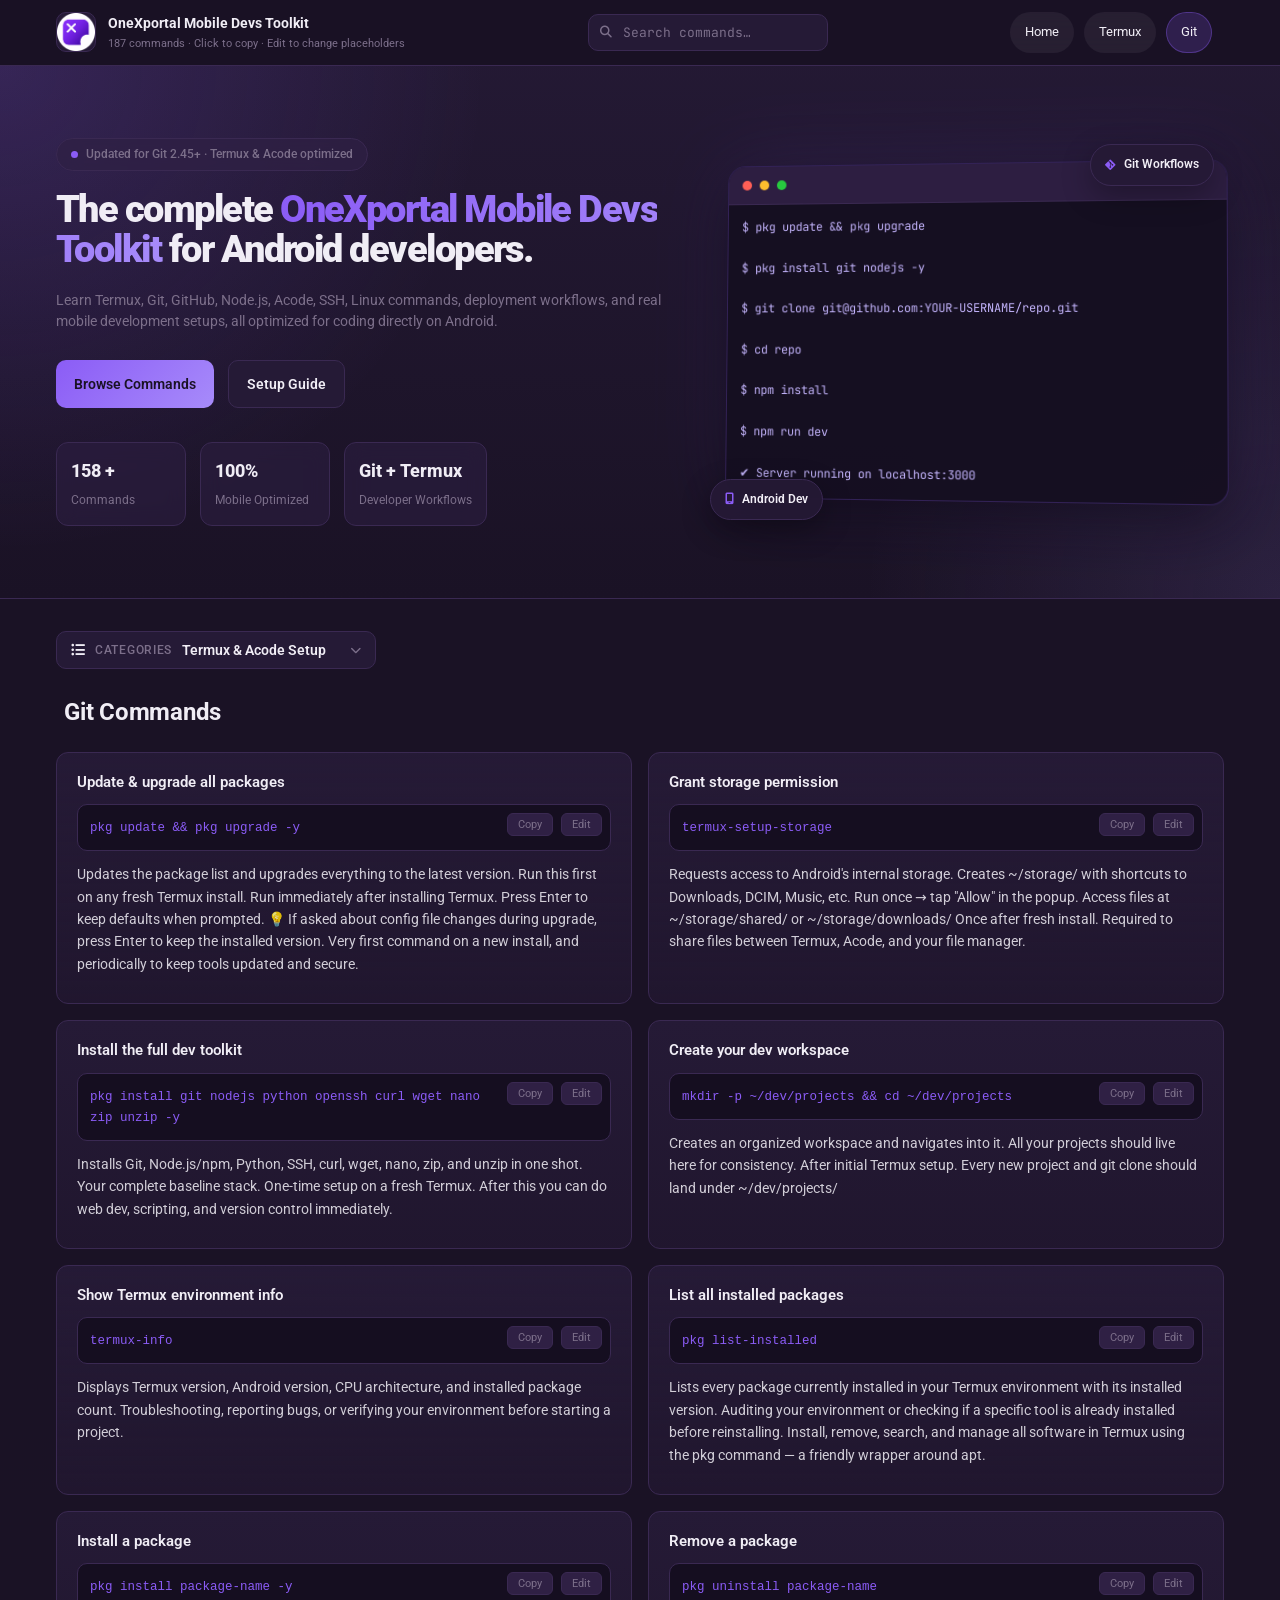
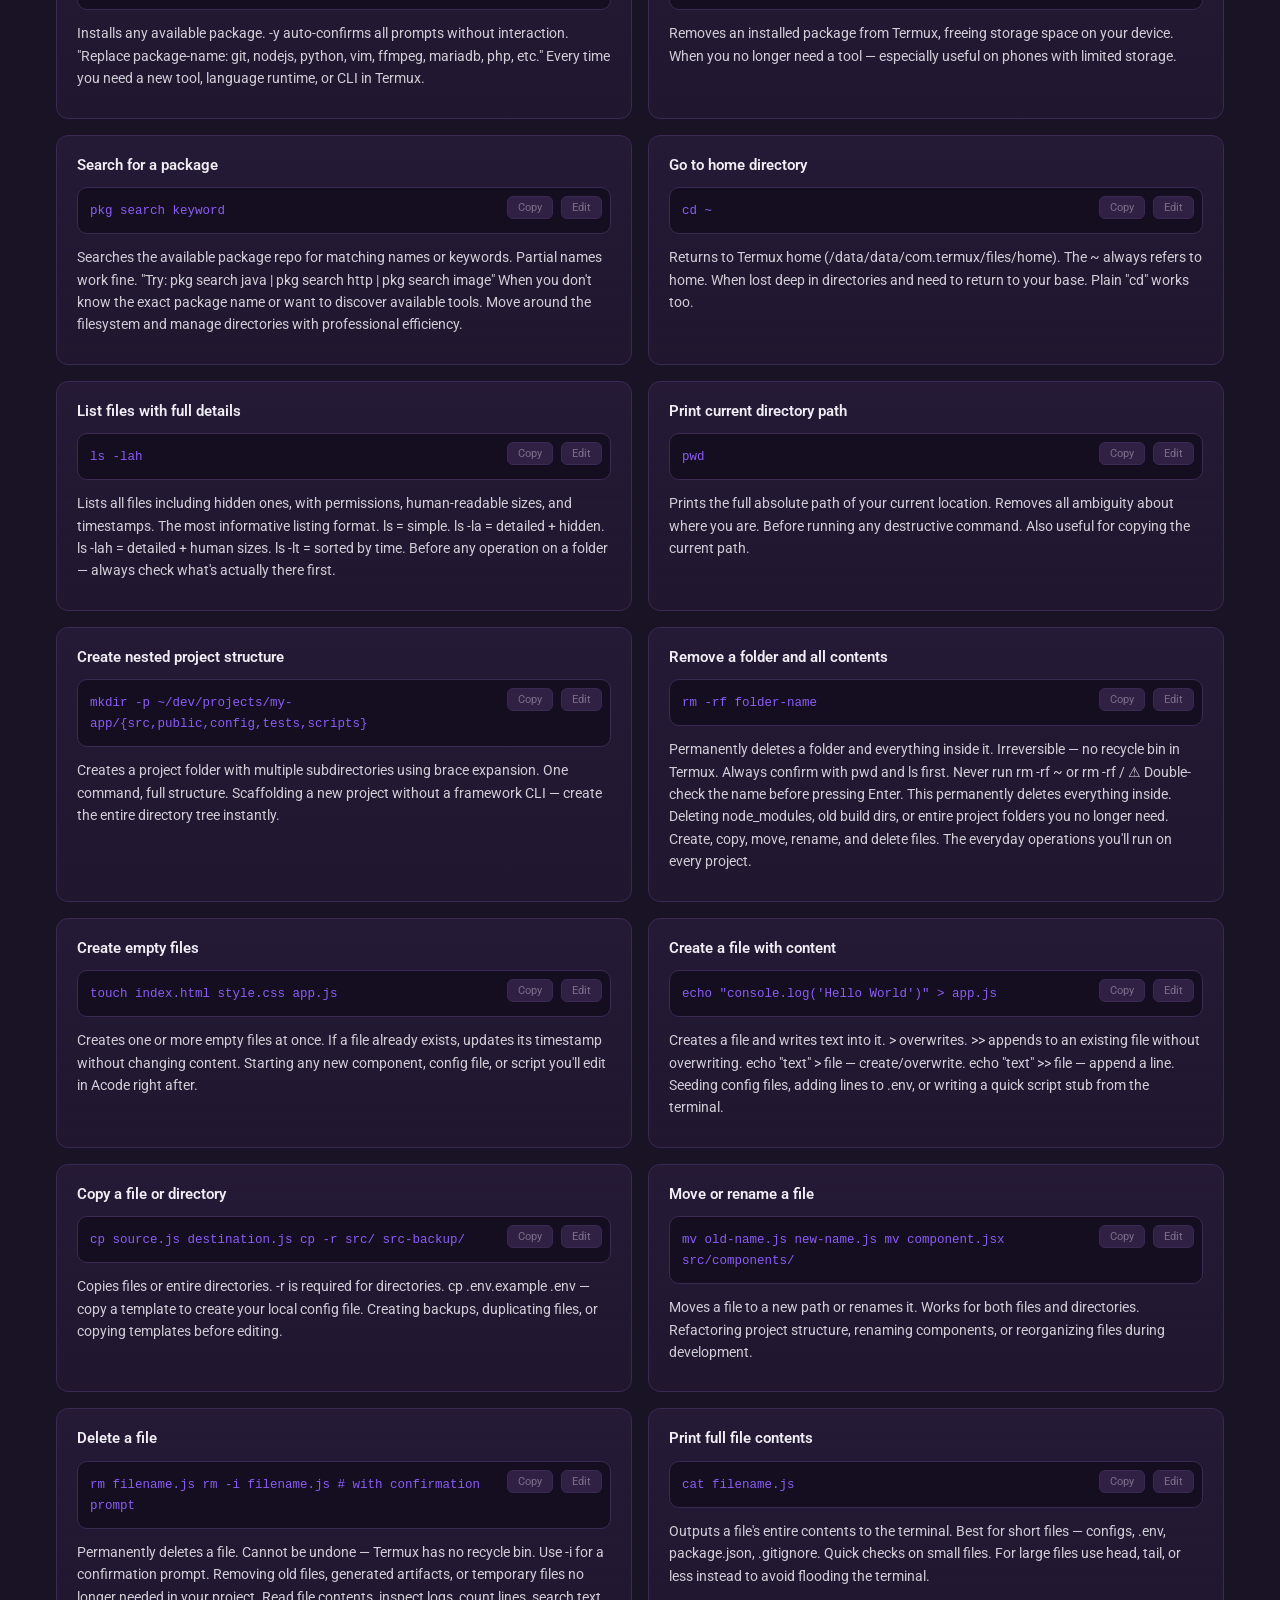
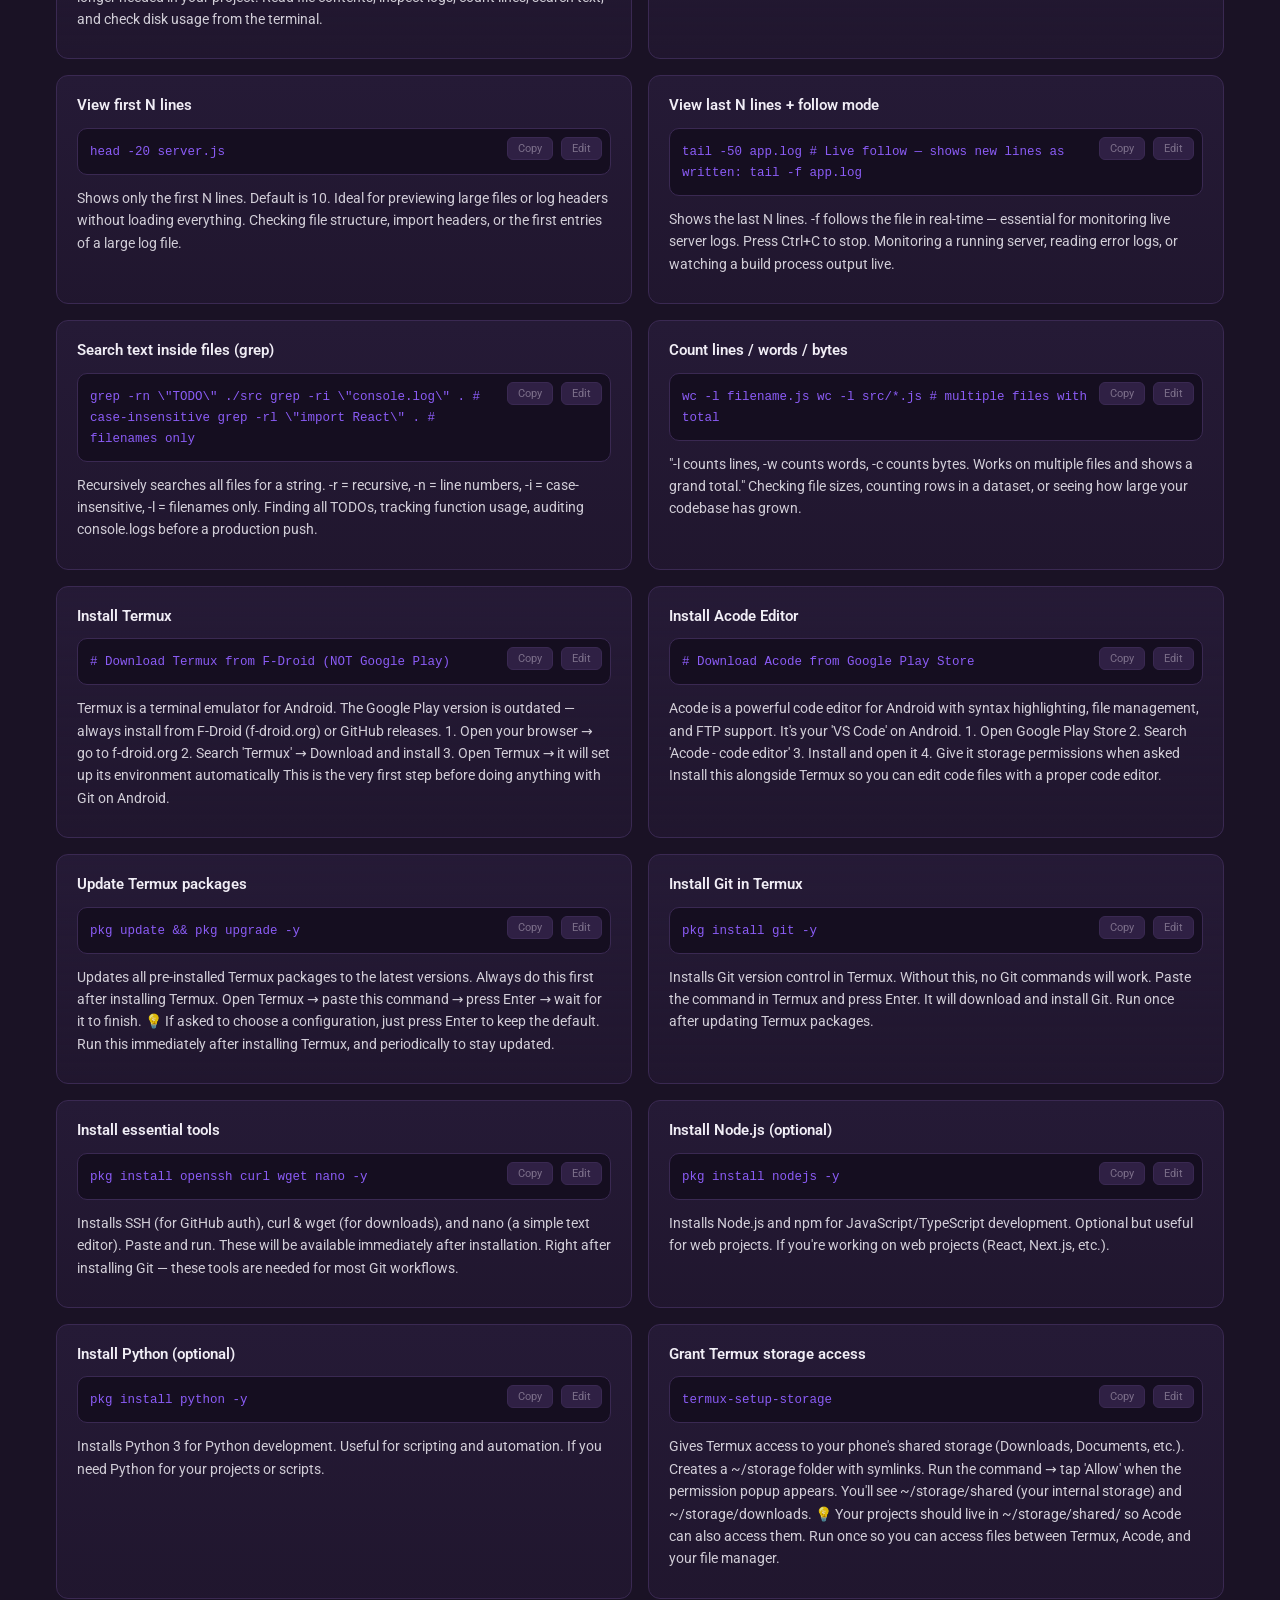
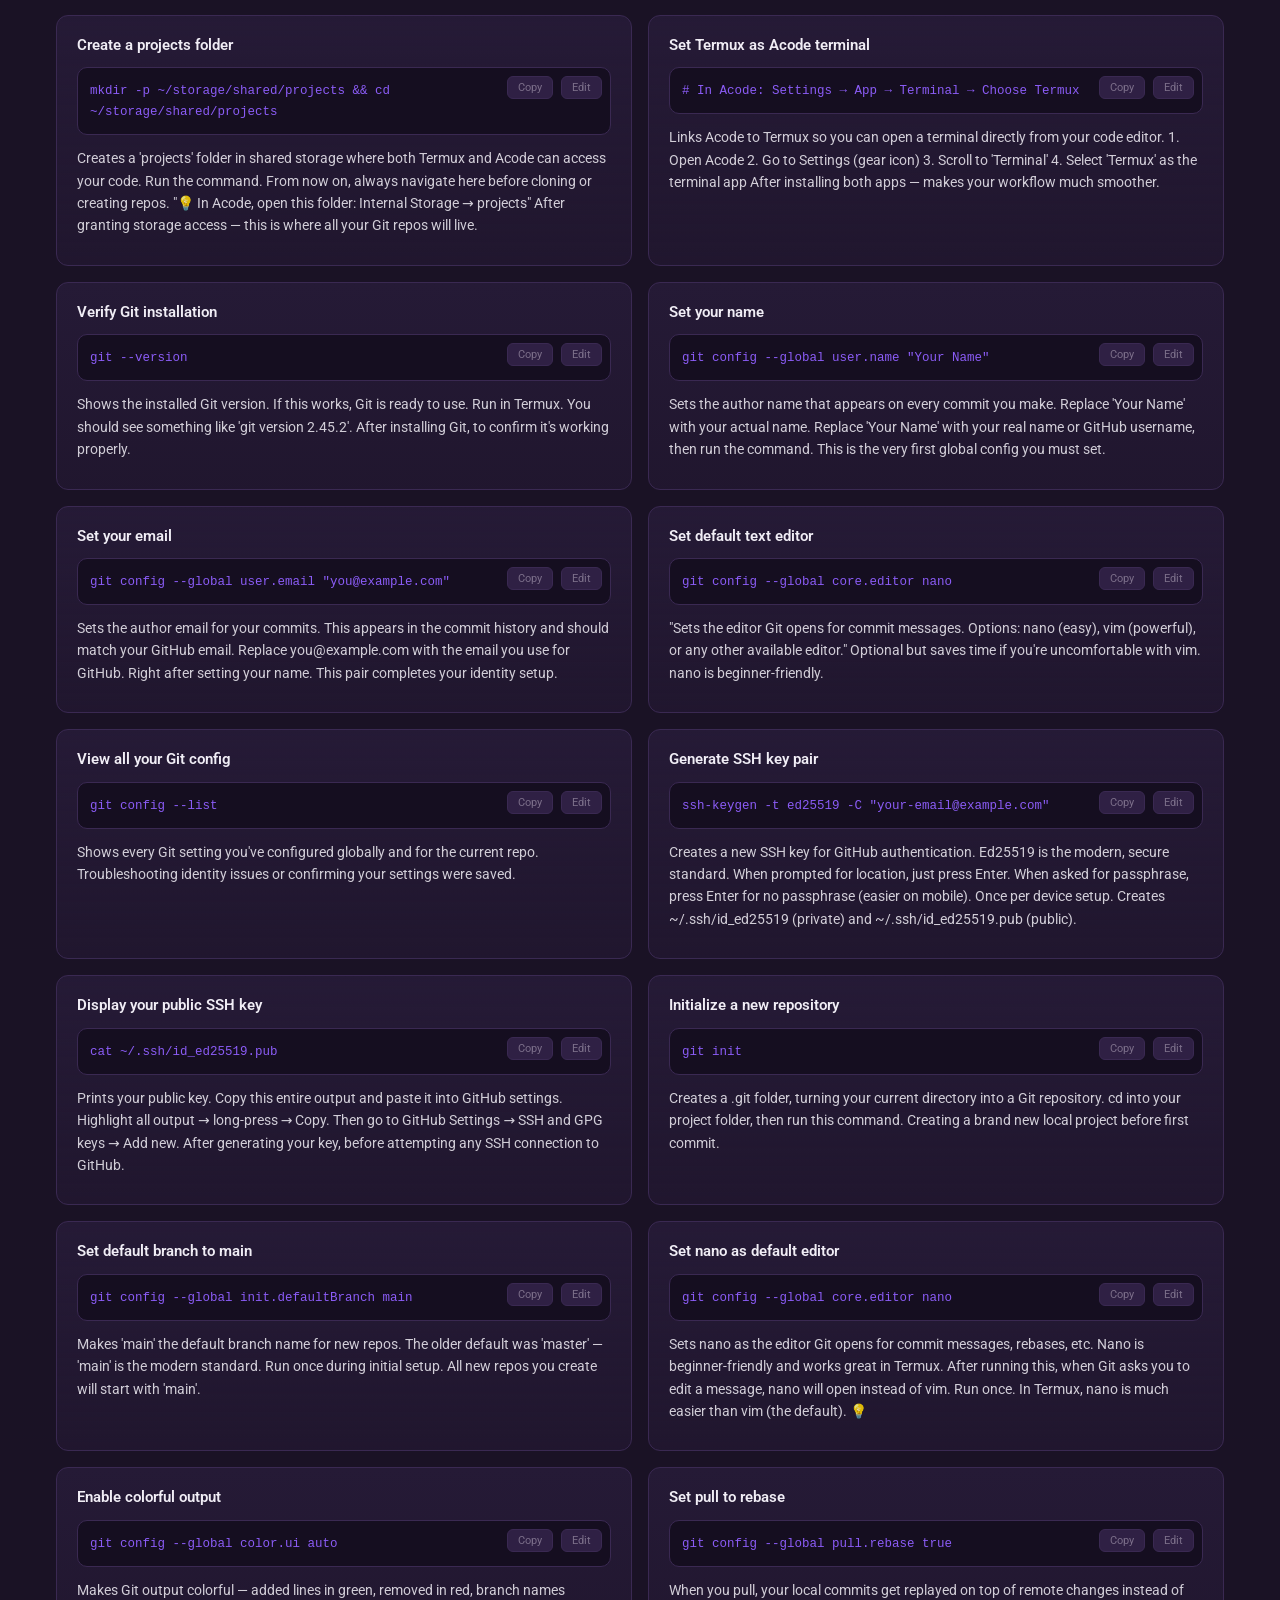
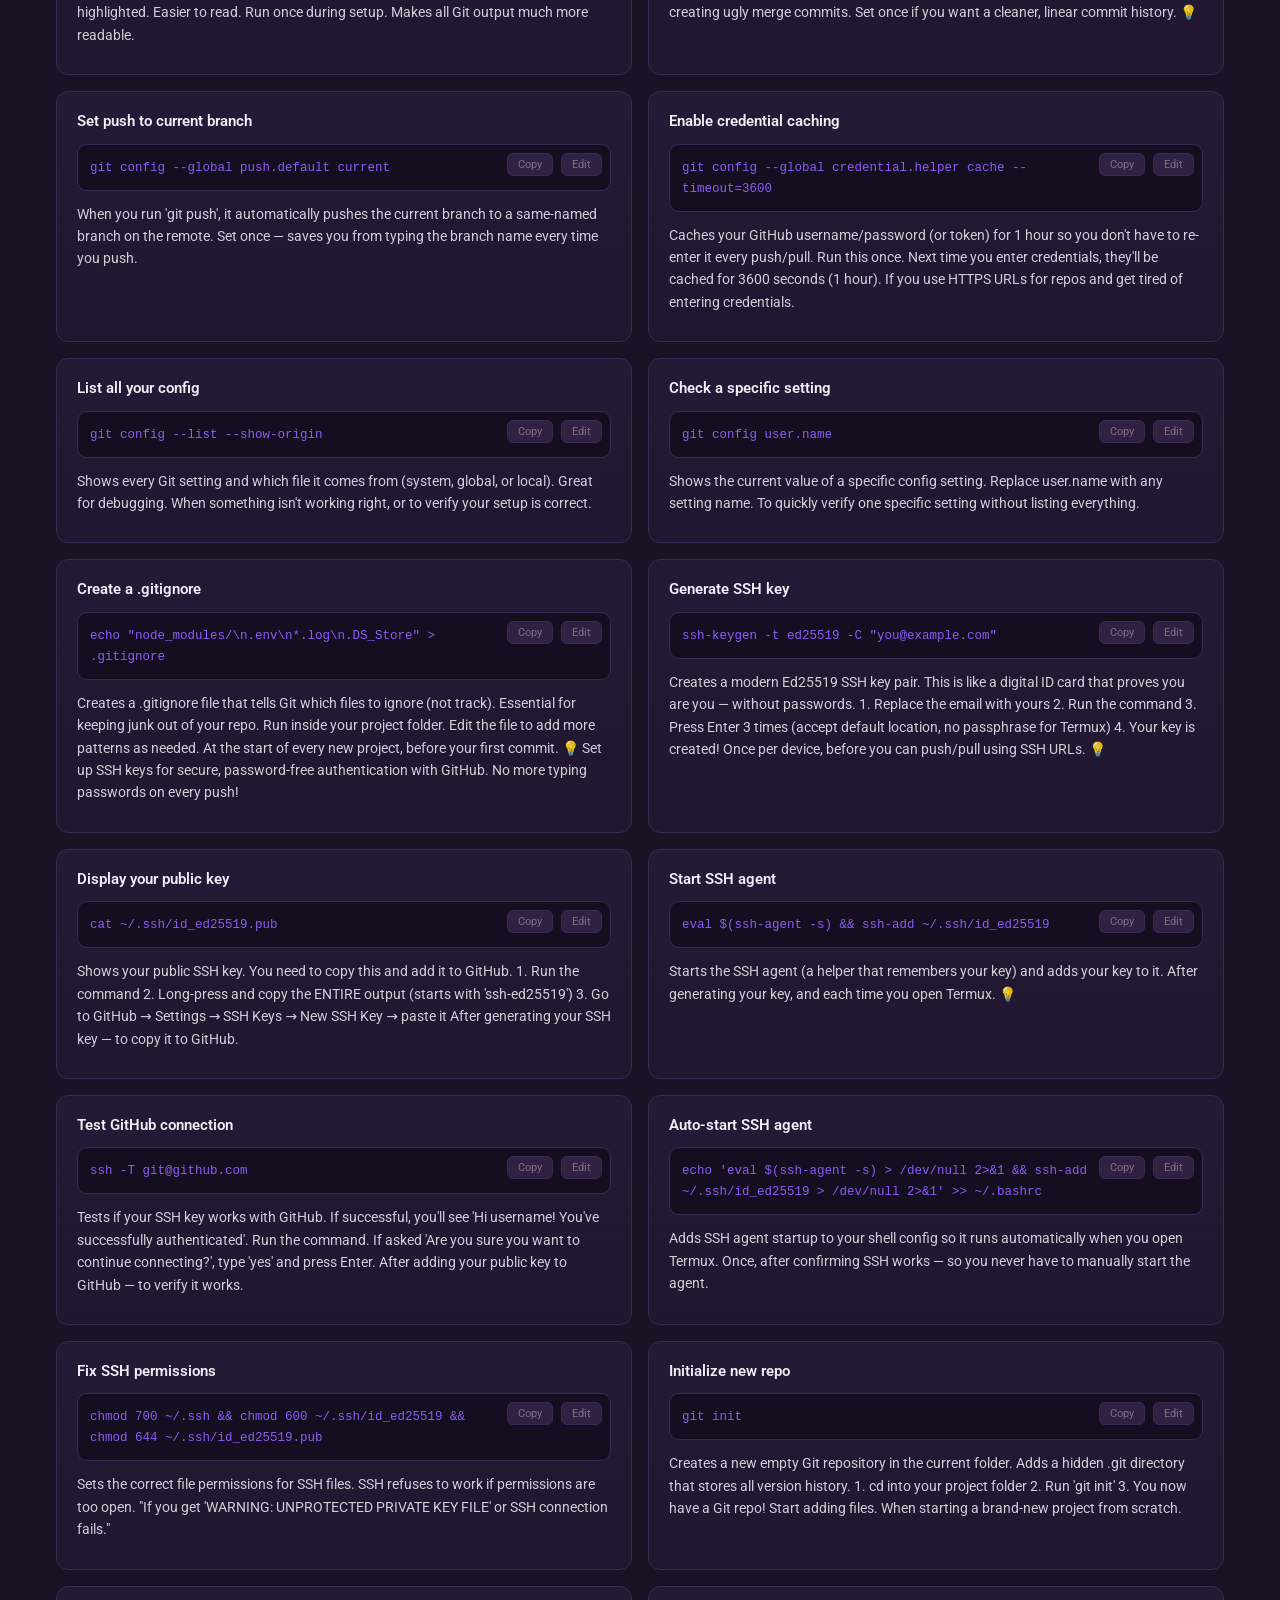
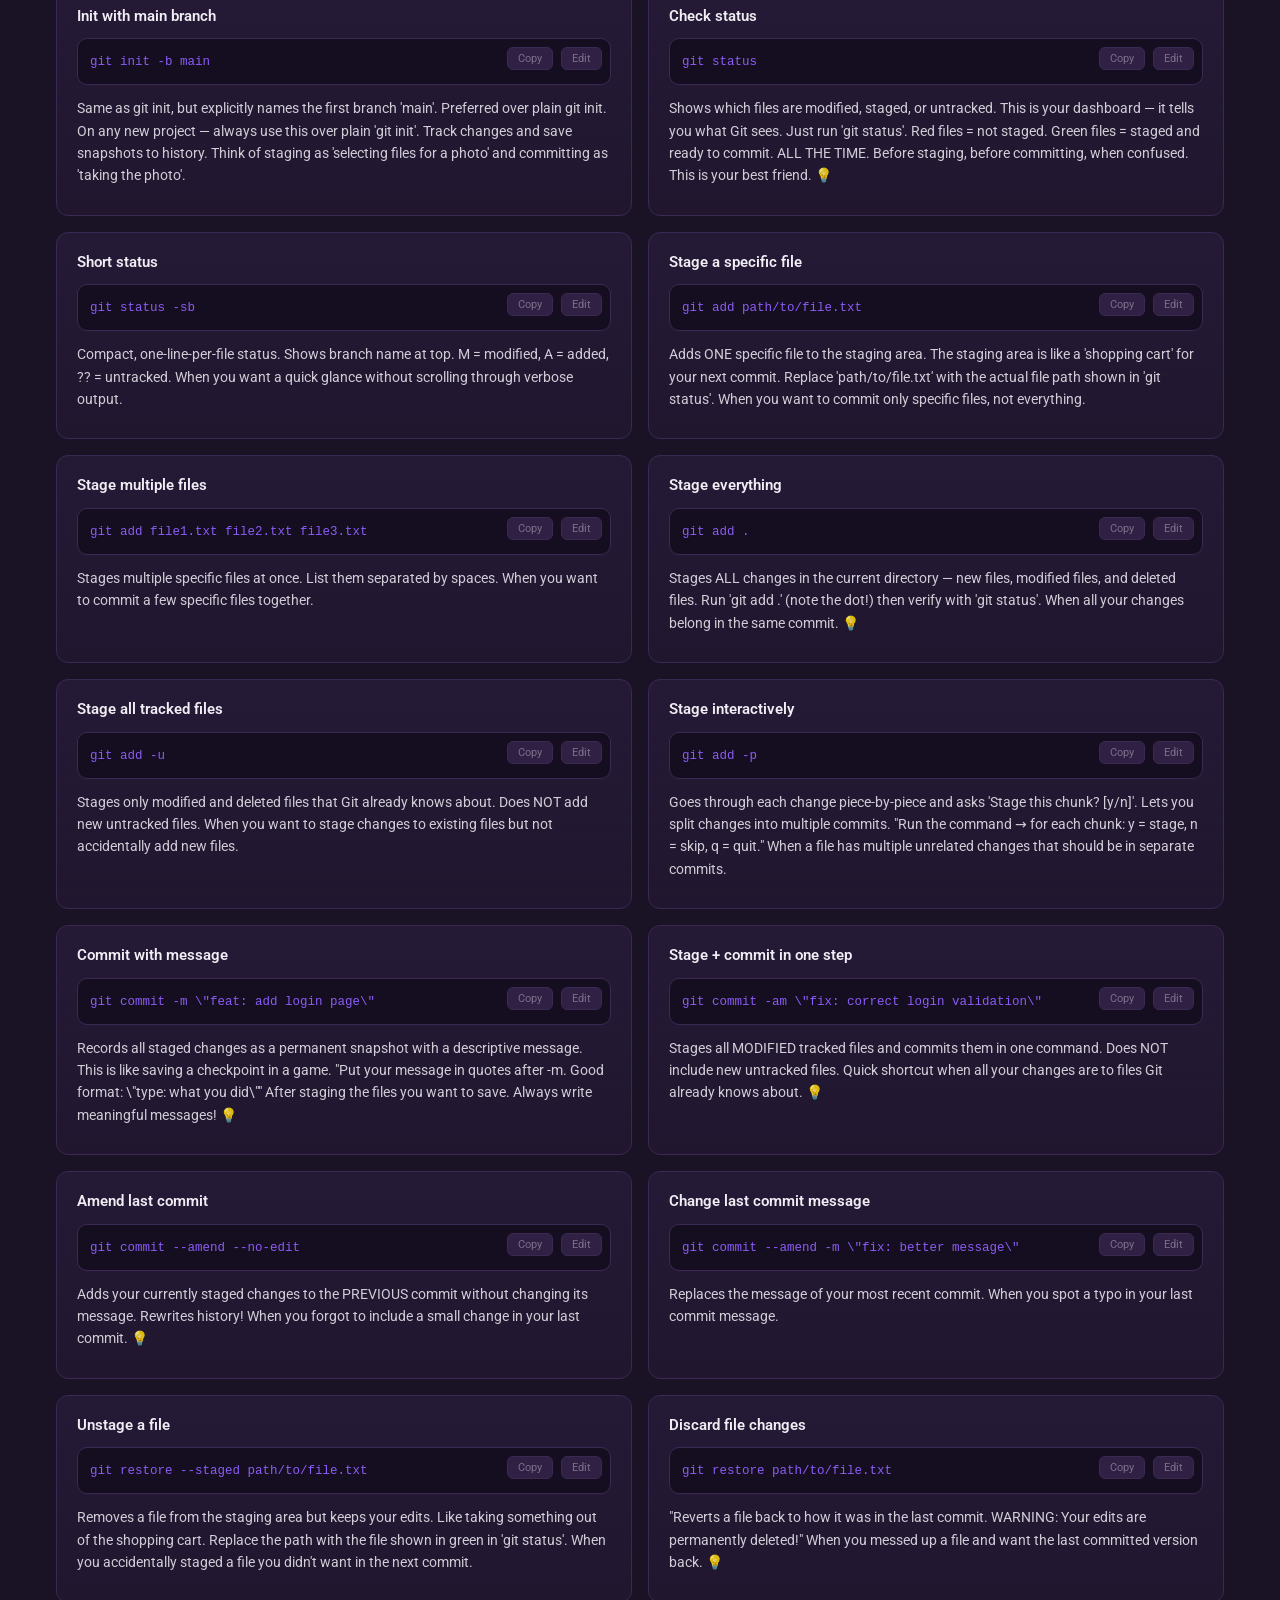
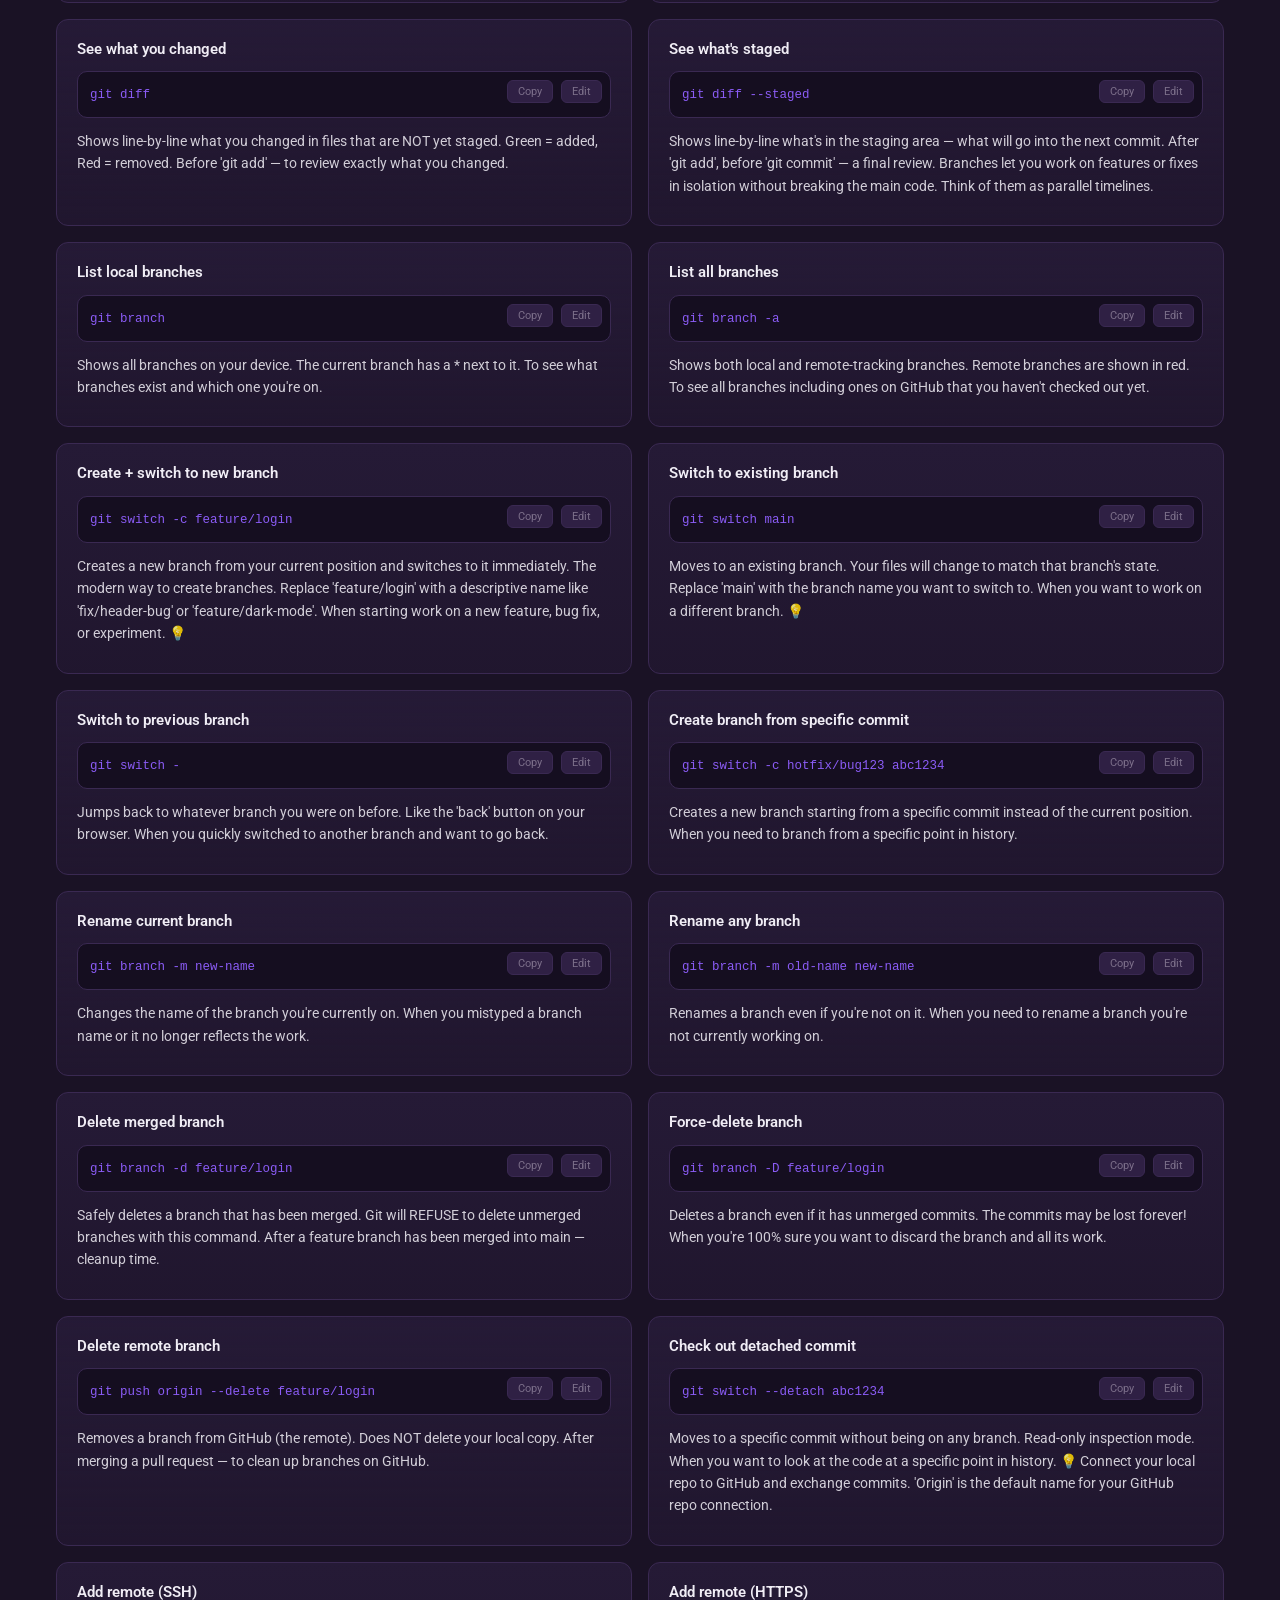
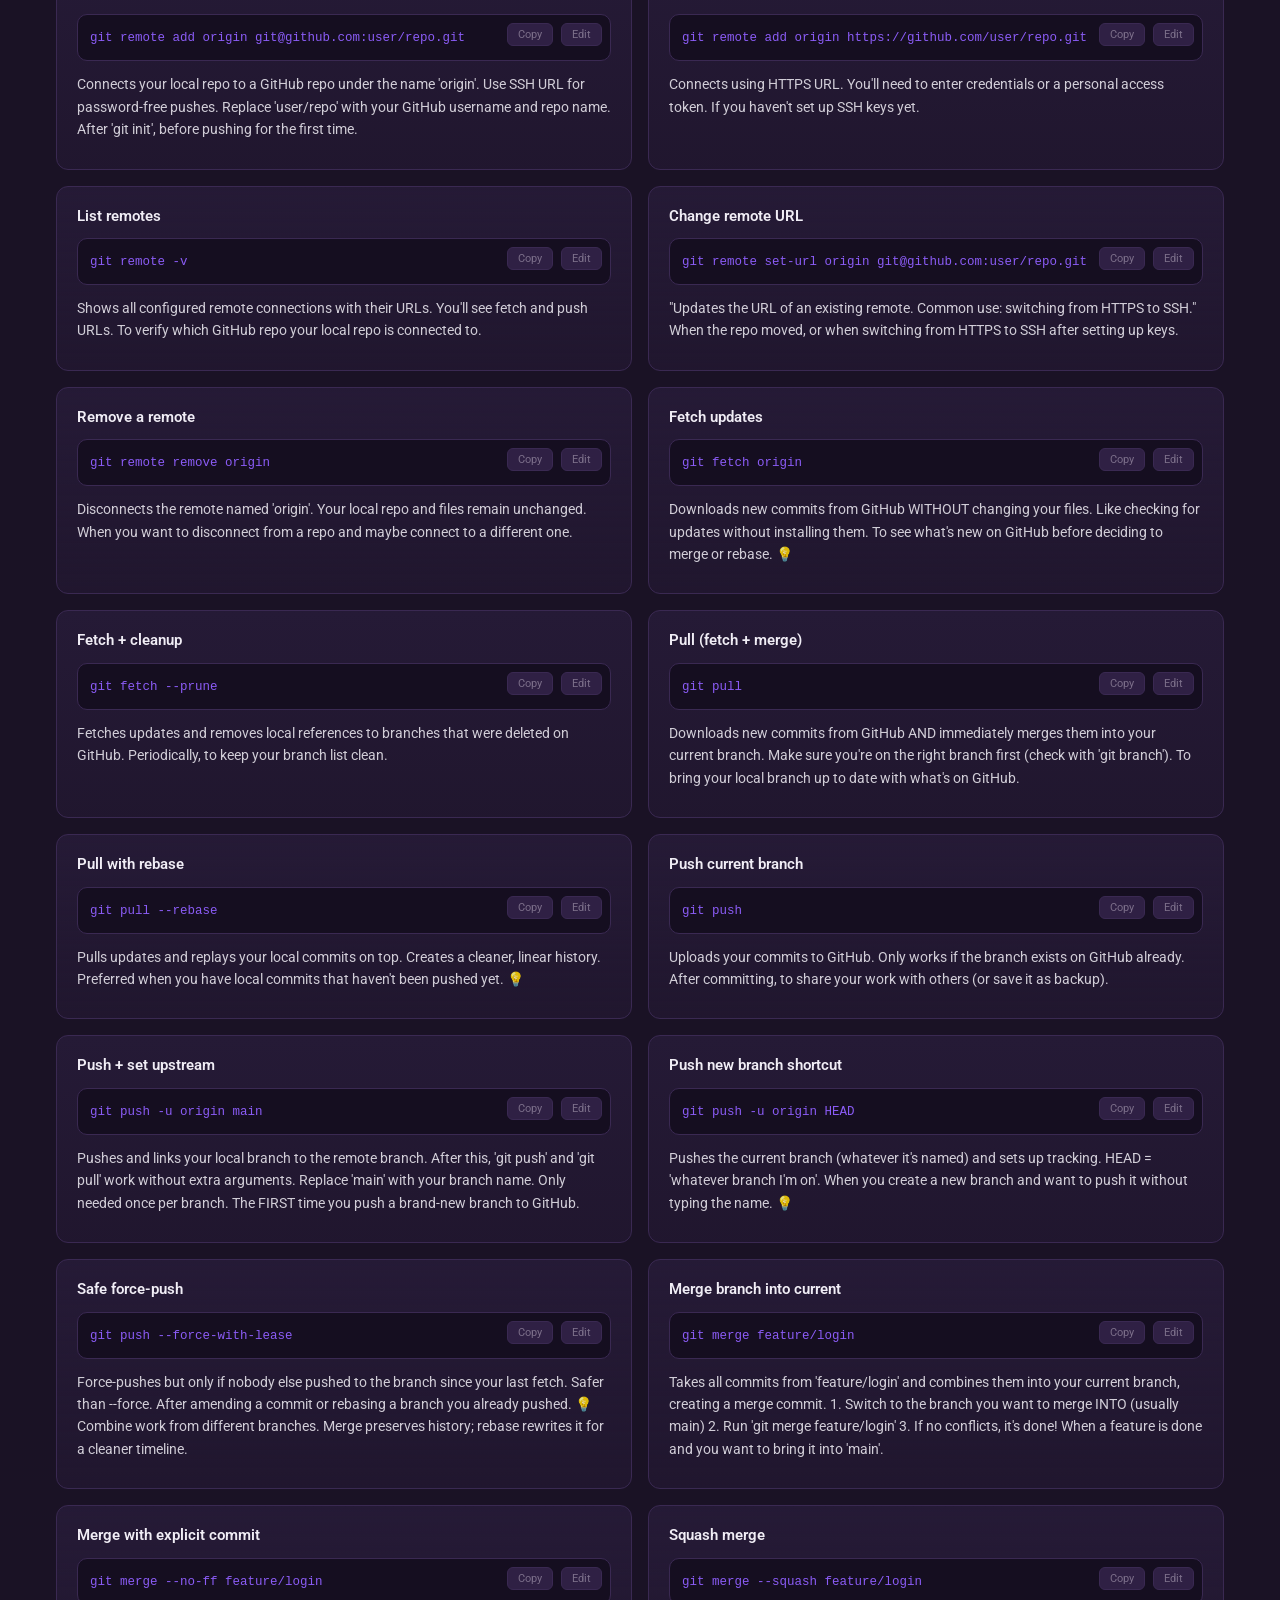
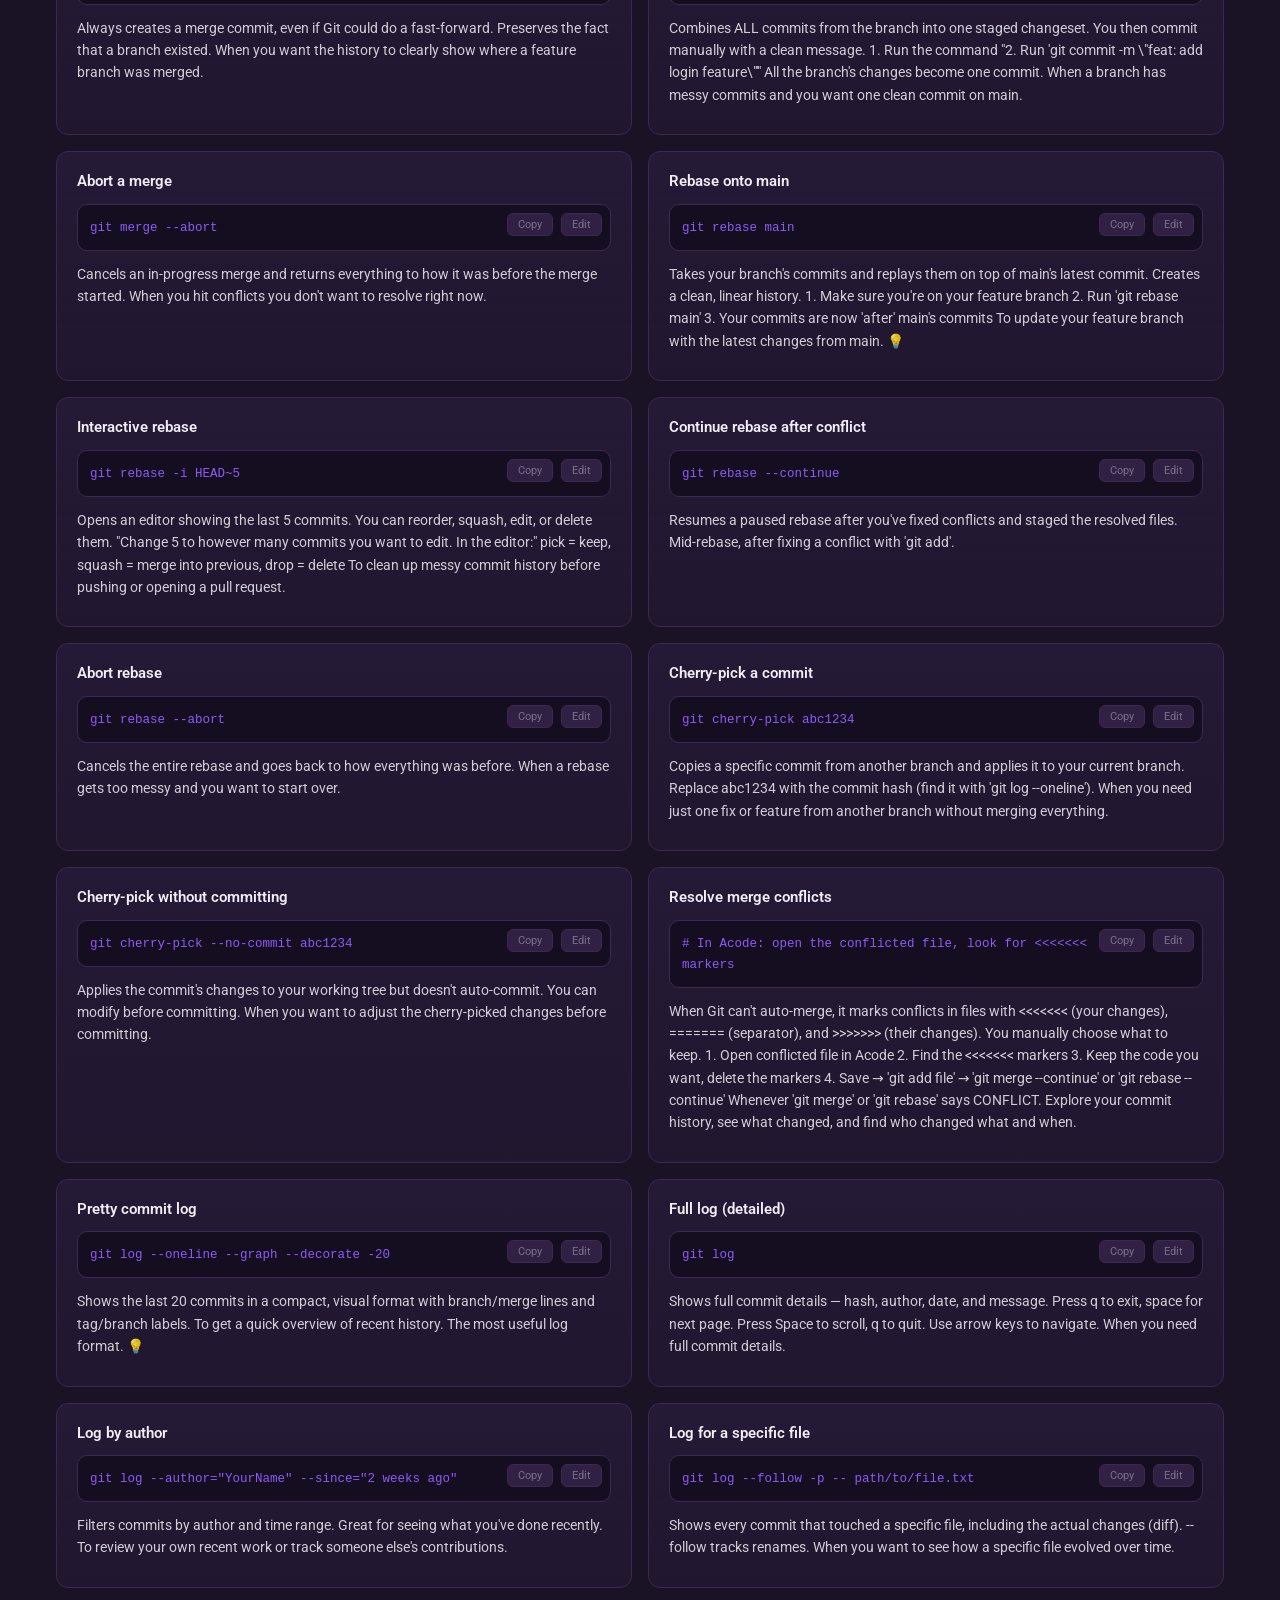
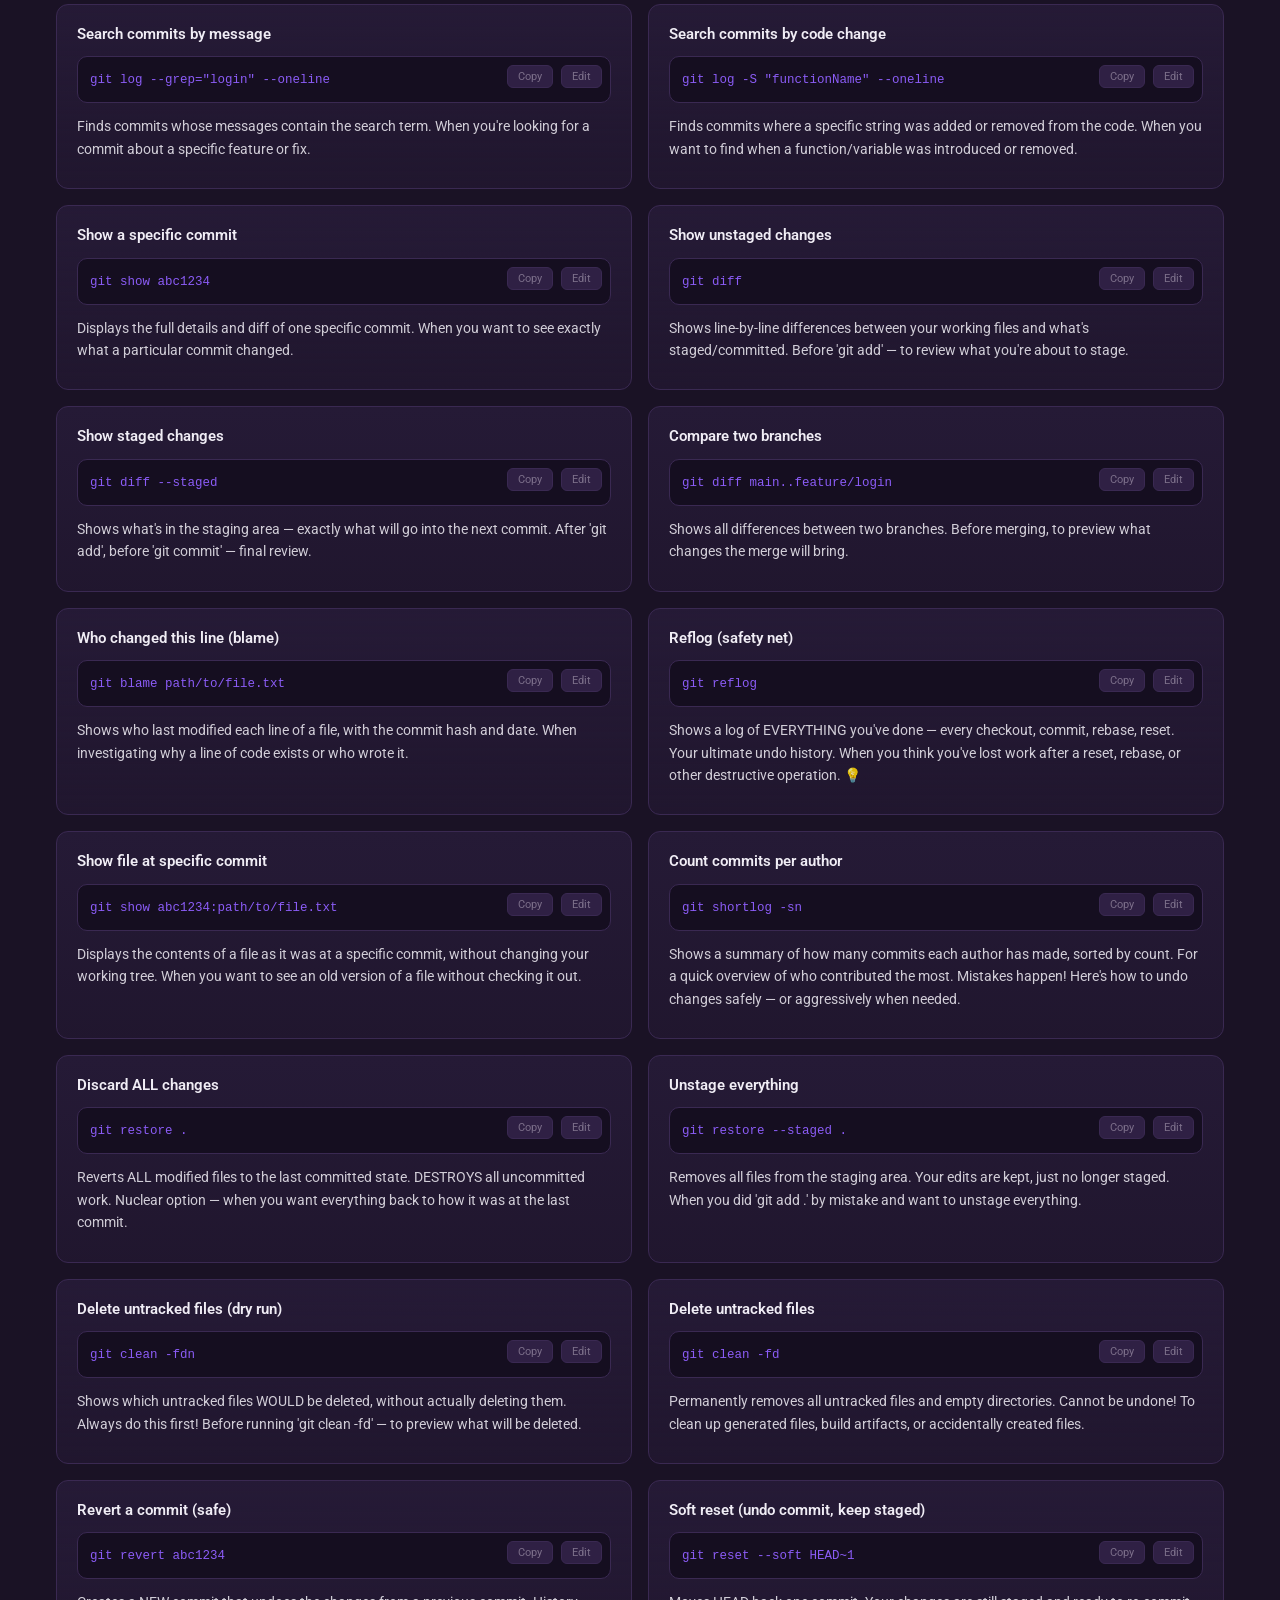
==== commit 74a606c3: "refactor: update search input width to auto and enhance navigation links" ====
--- a/git-termux.html
+++ b/git-termux.html
@@ -57,9 +57,10 @@
         </label>
 
         <nav class="header-nav" aria-label="Primary navigation">
-          <a href="termux-ops.html" class="nav-link">Termux</a>
-          <a href="git-termux.html" class="nav-link active">Git</a>
-        </nav>
+  <a href="index.html" class="nav-link">Home</a>
+  <a href="termux-ops.html" class="nav-link">Termux</a>
+  <a href="git-termux.html" class="nav-link active">Git</a>
+</nav>
 
       </div>
 
--- a/assets/css/styles.css
+++ b/assets/css/styles.css
@@ -189,7 +189,7 @@
 
 /* Search input */
 .search-input {
-  width: 320px;
+  width: auto;
 
   padding: 9px 14px 9px 34px;
 
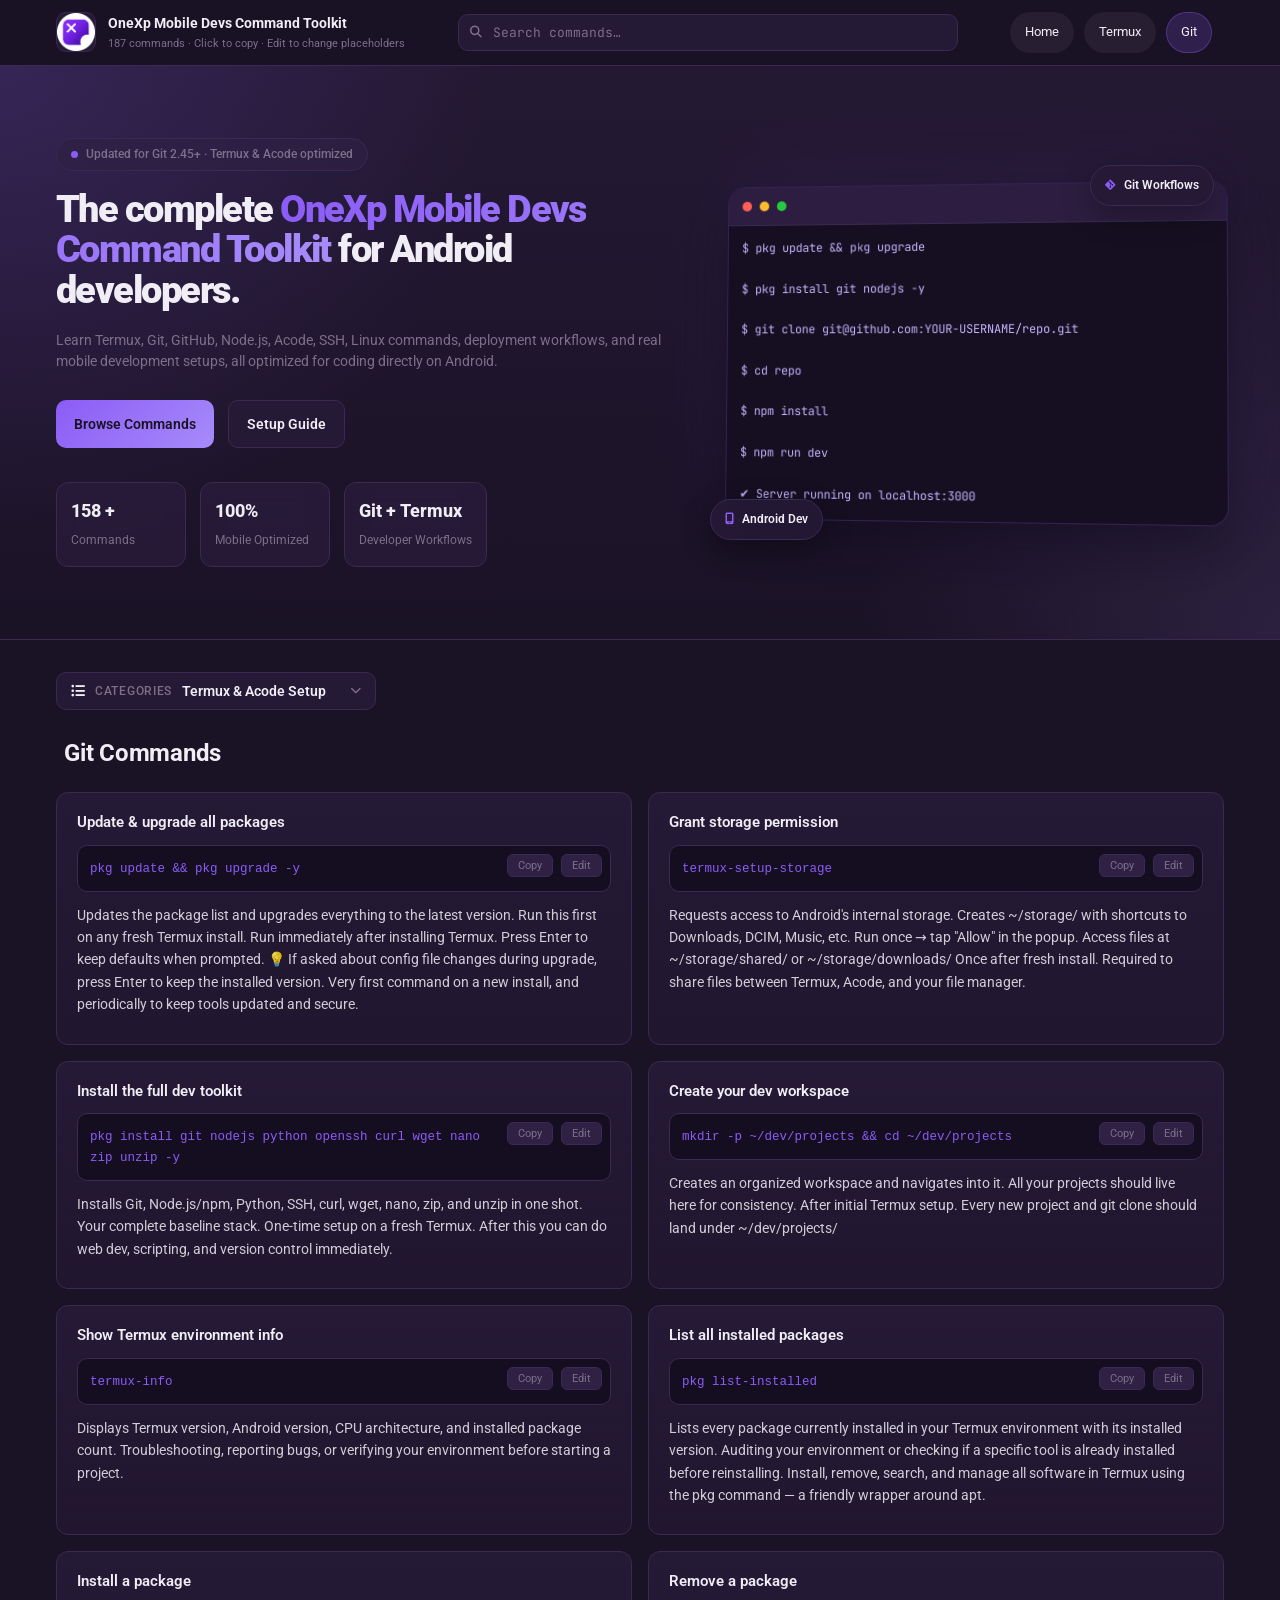
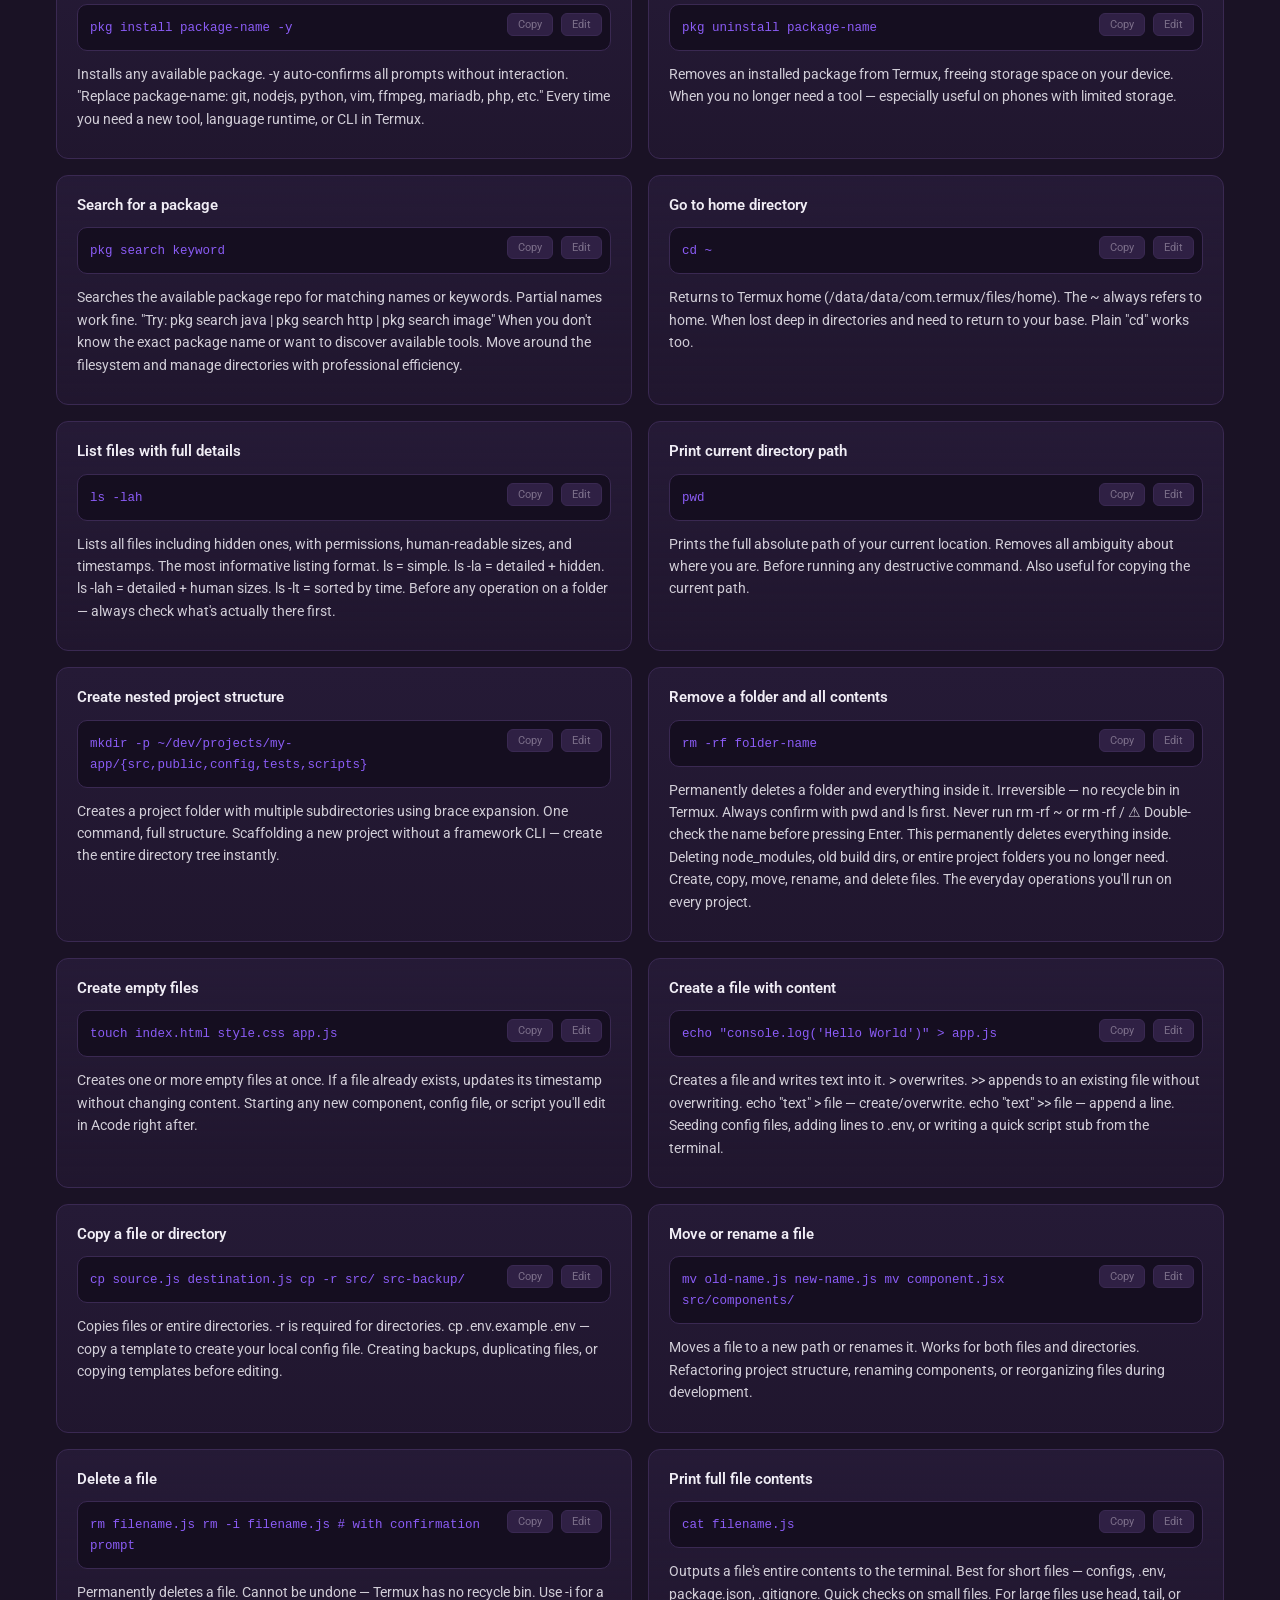
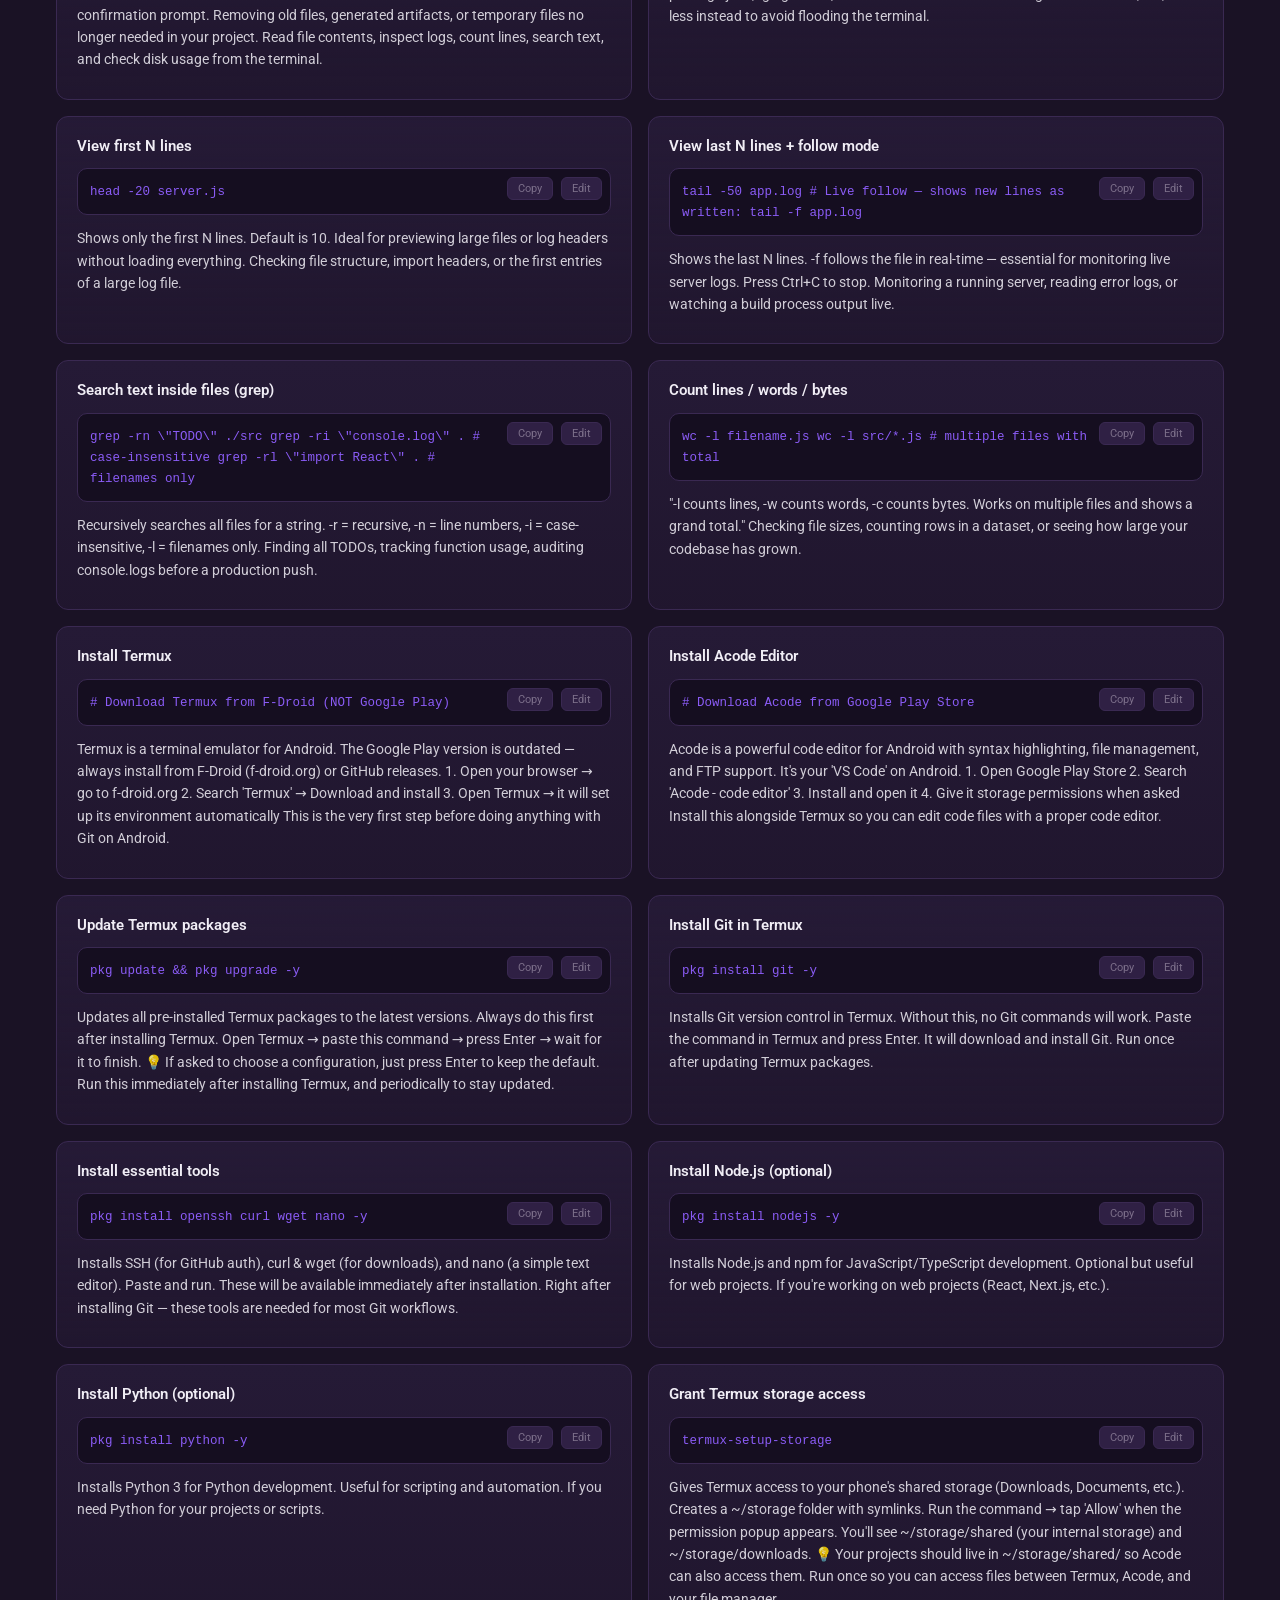
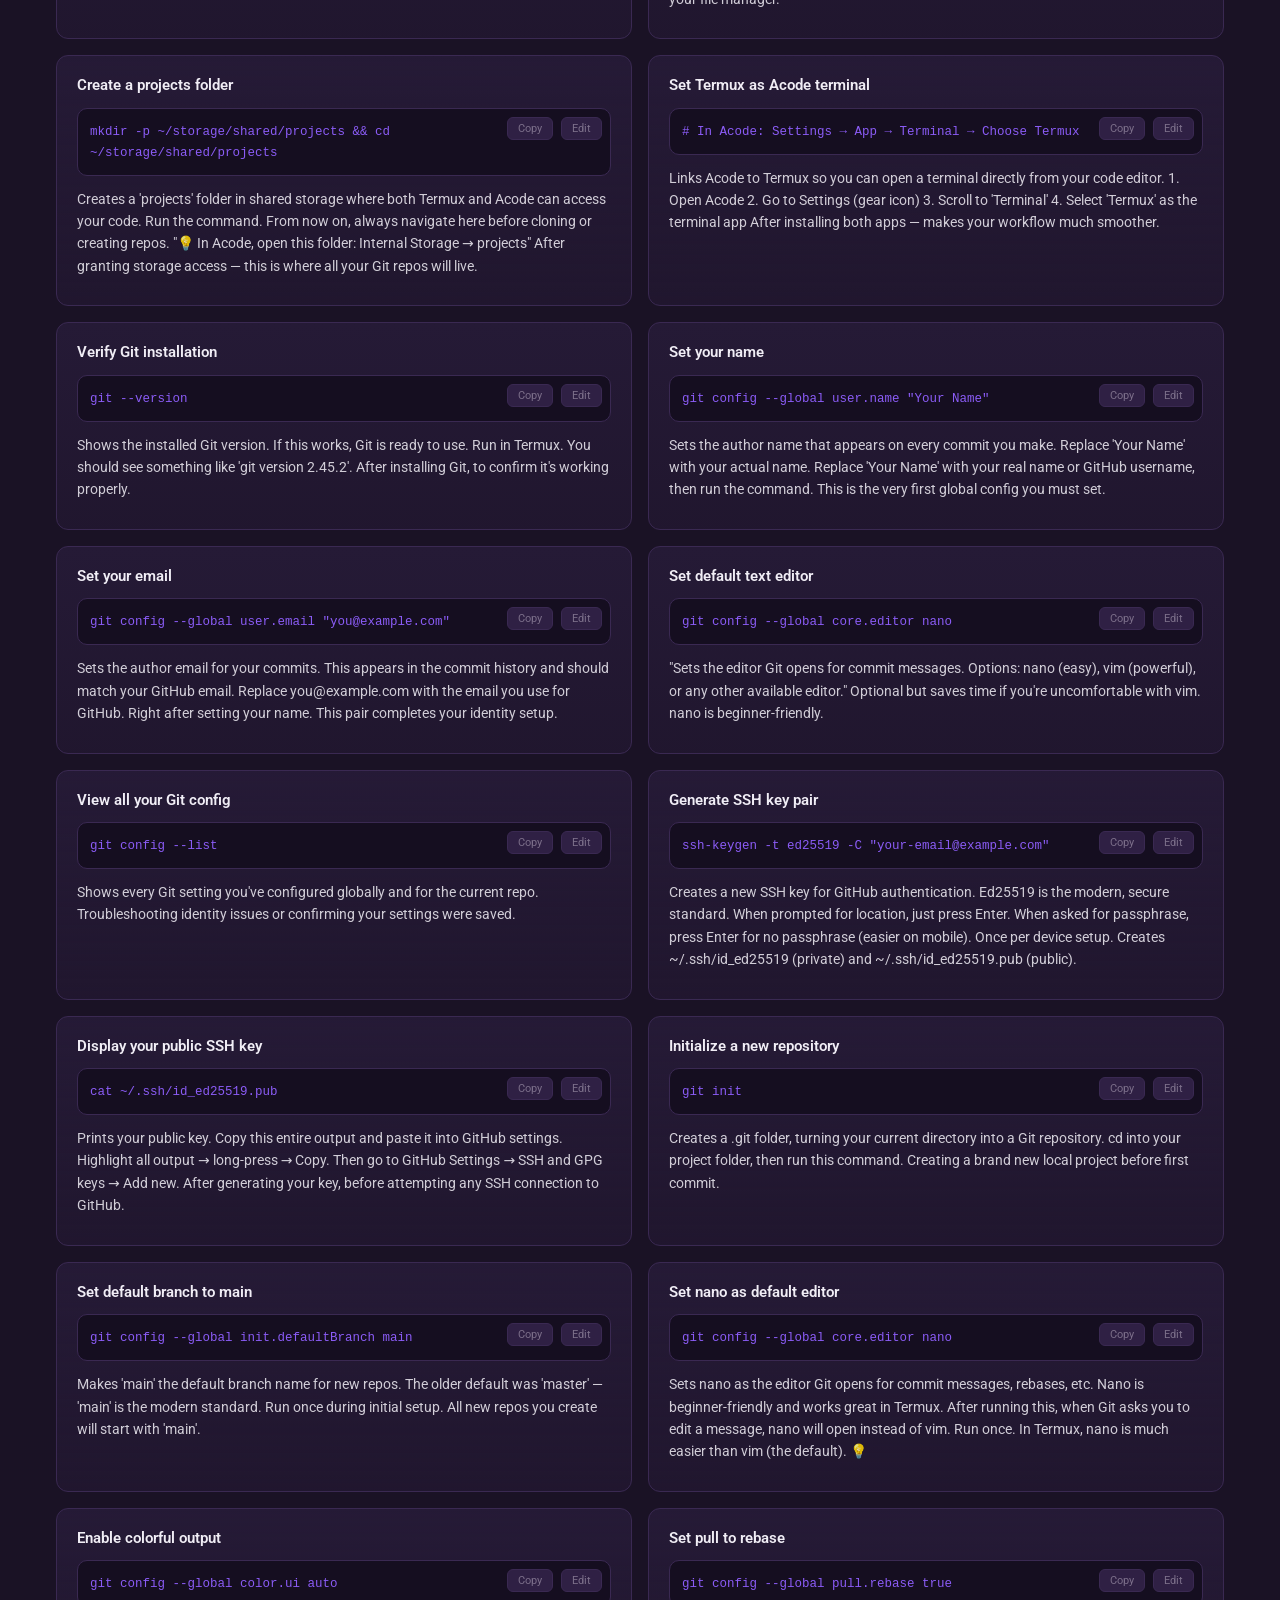
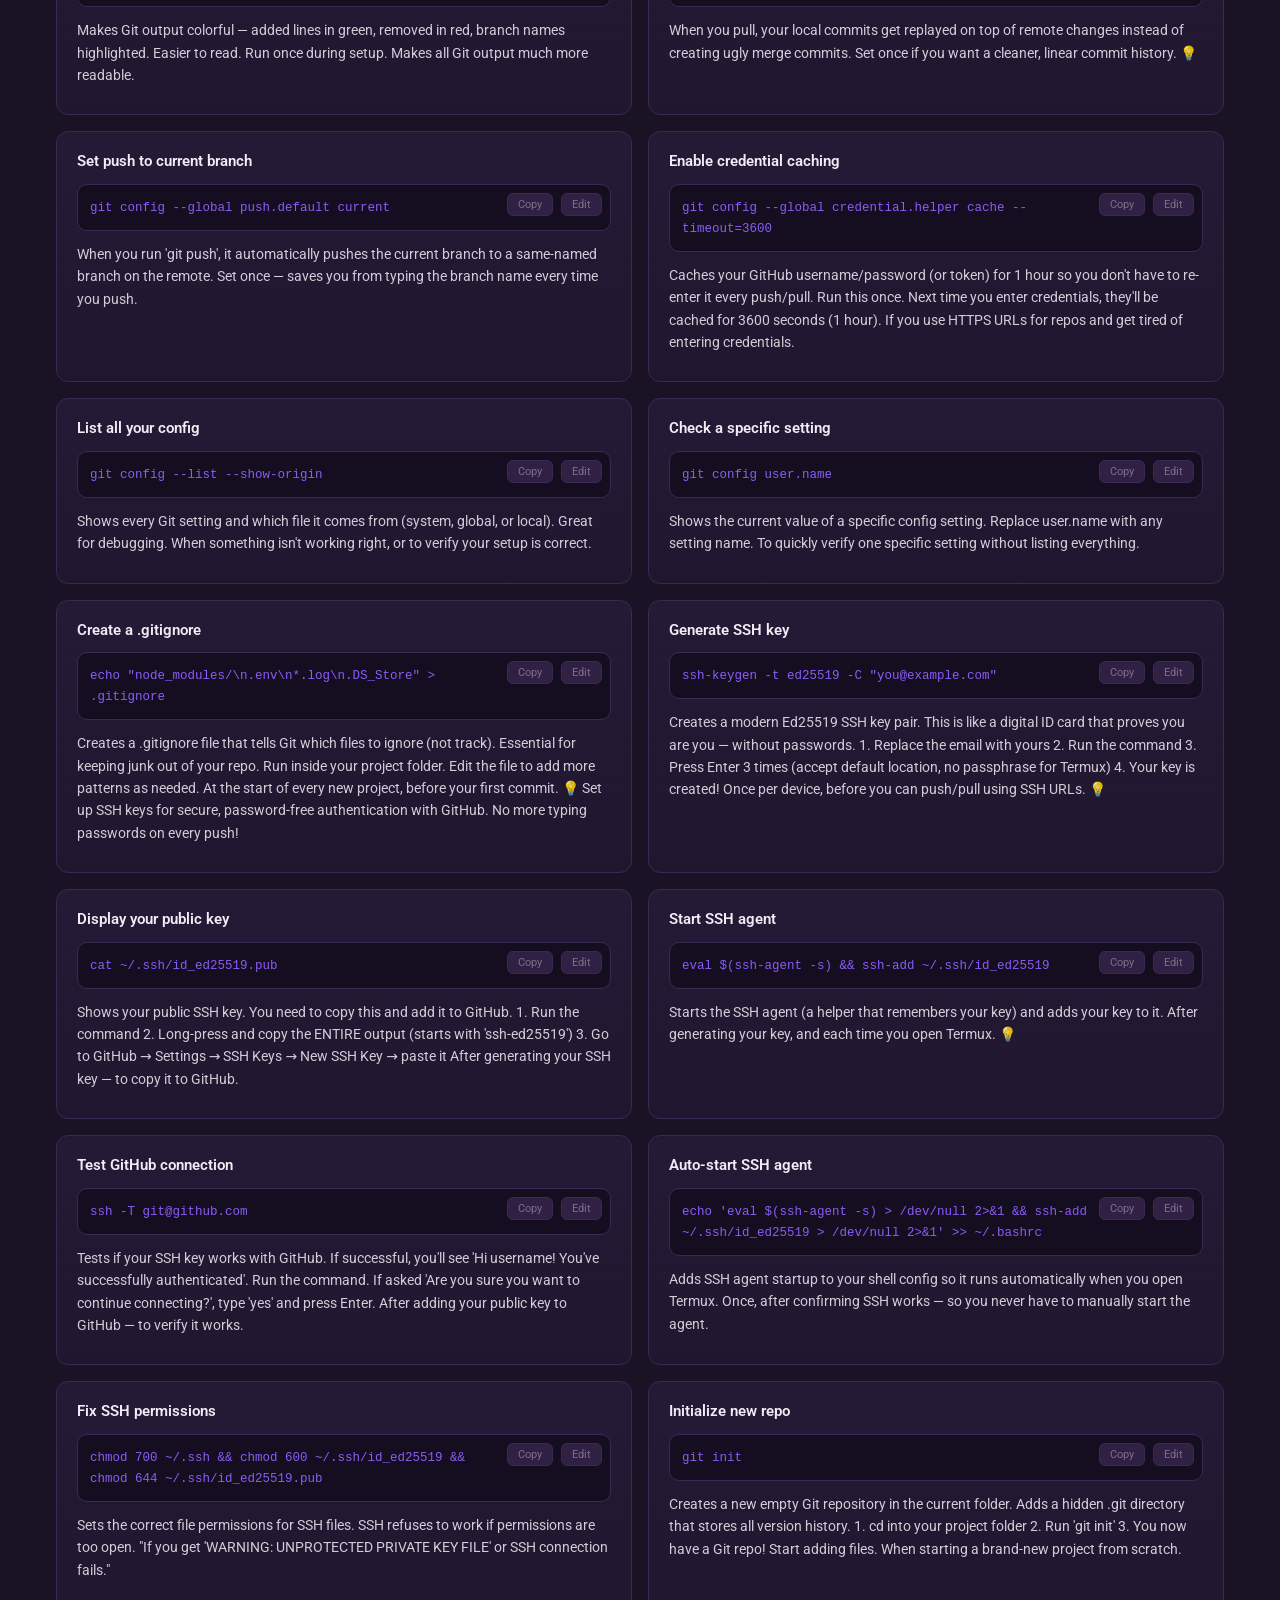
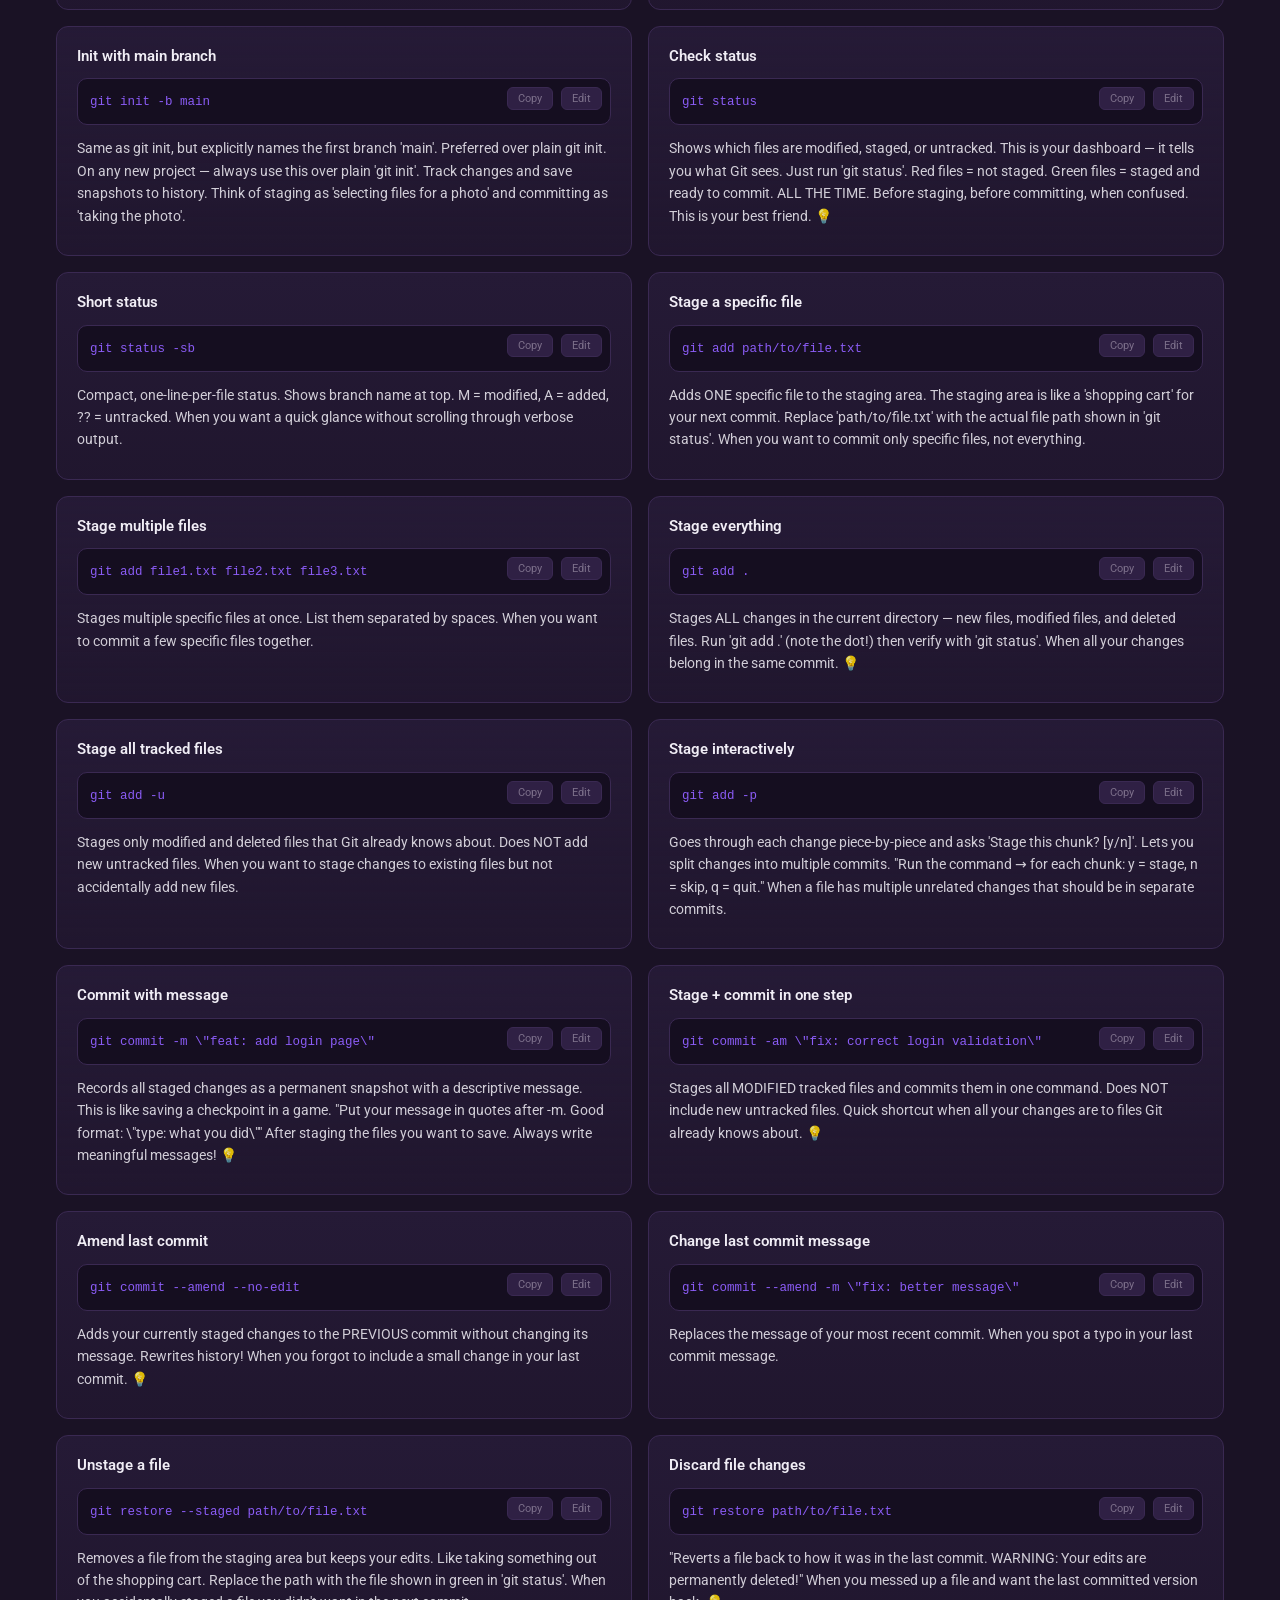
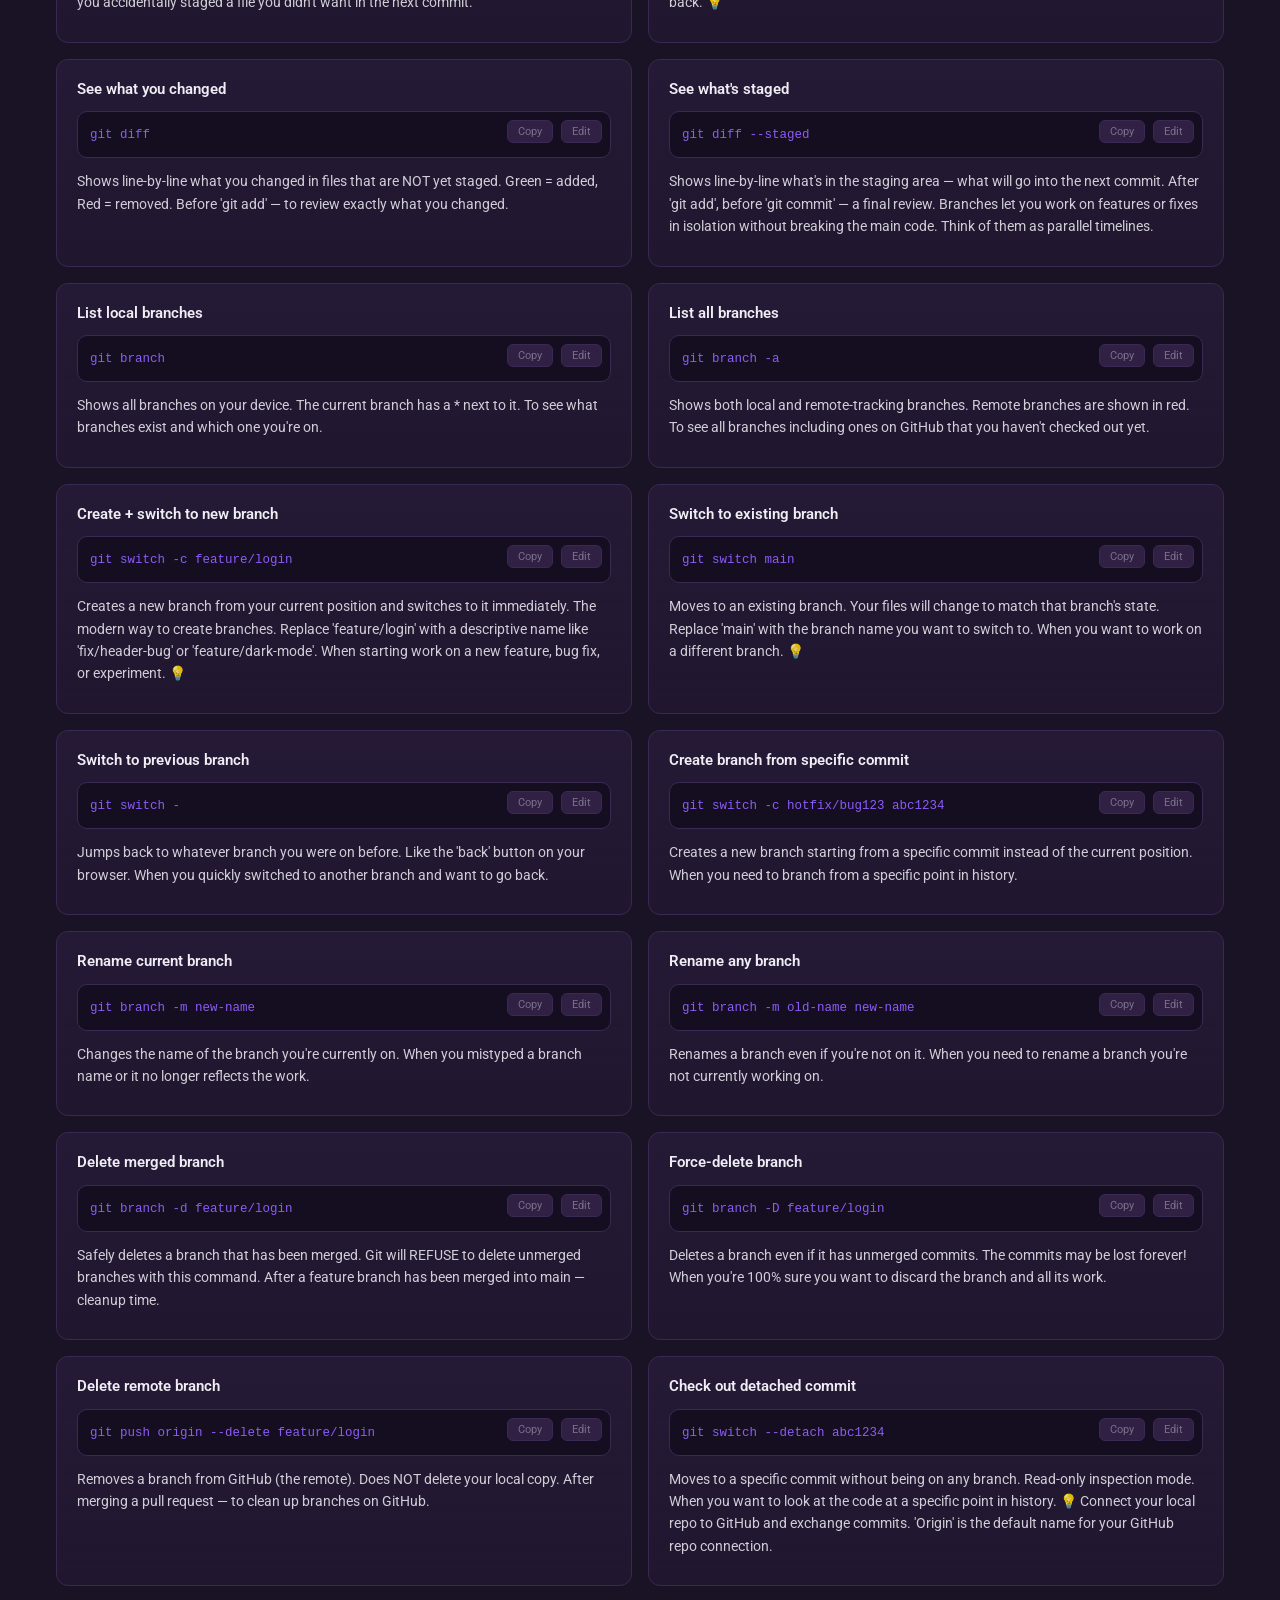
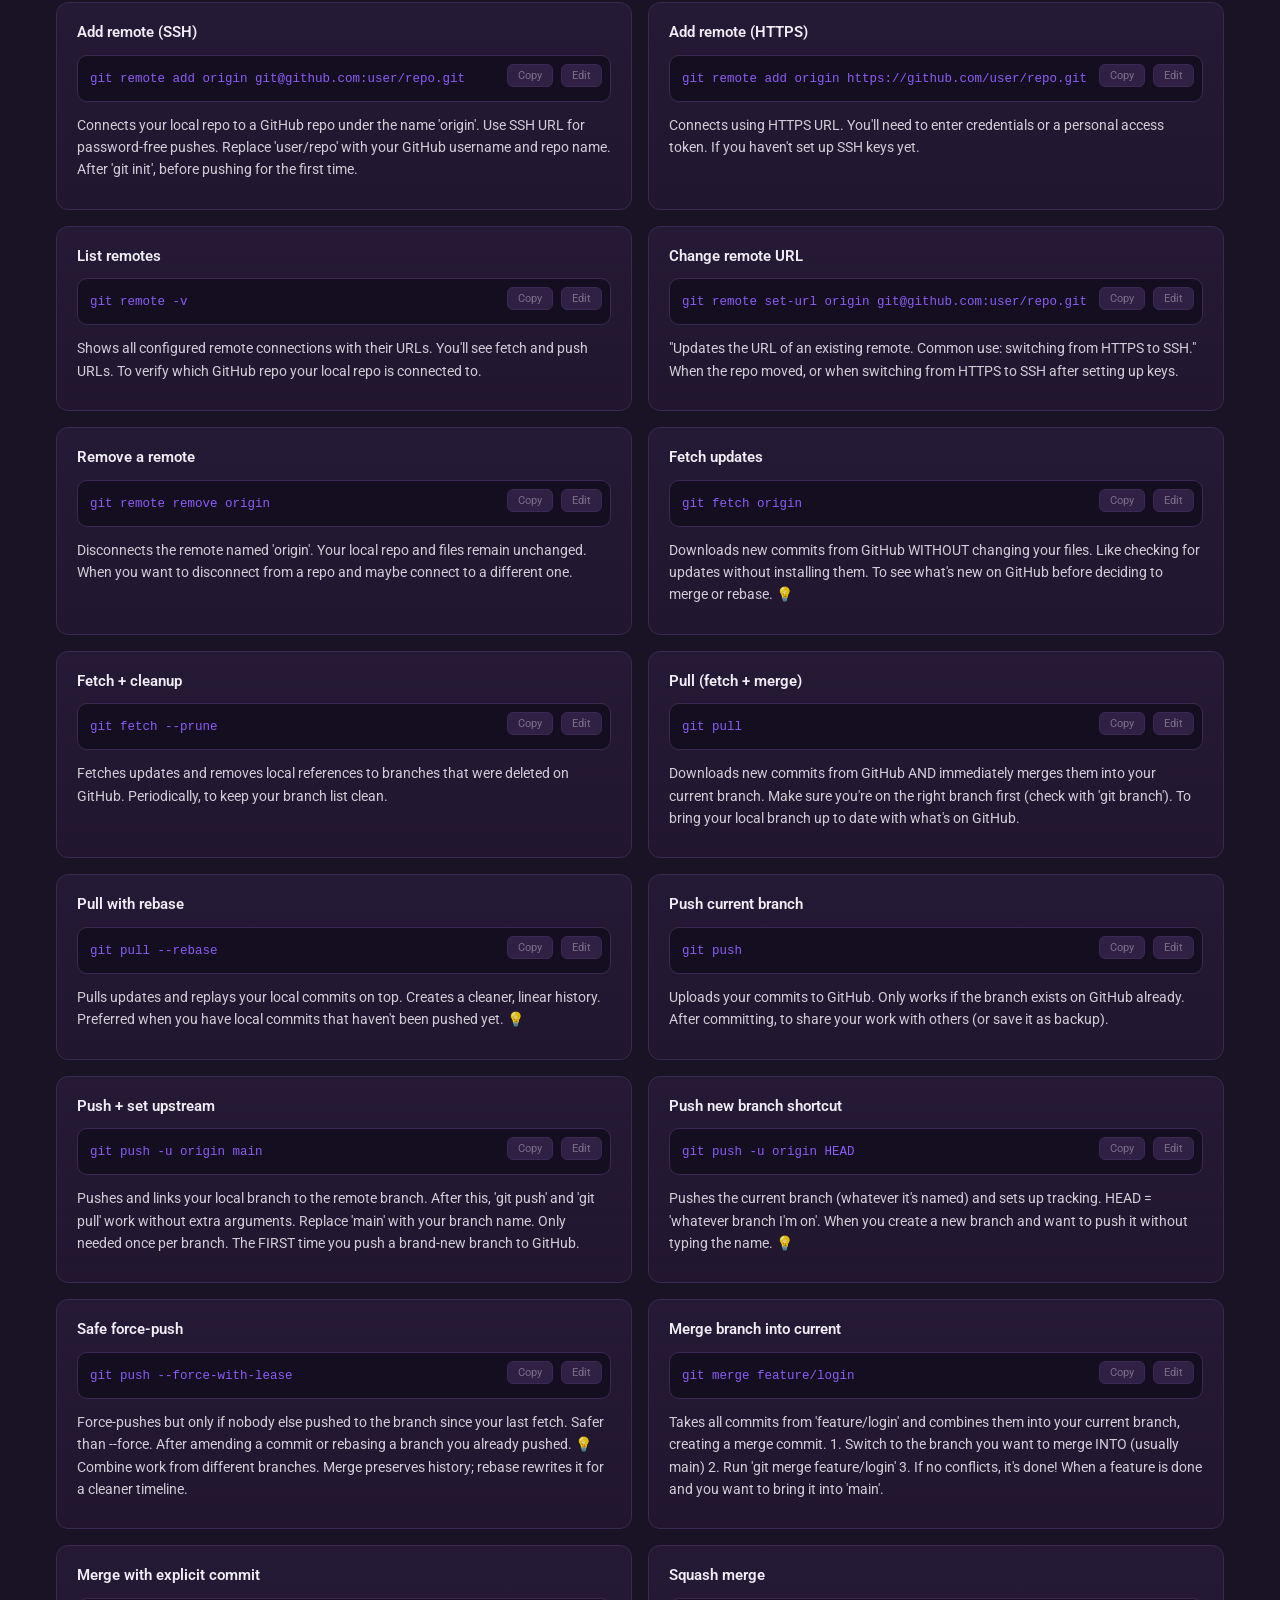
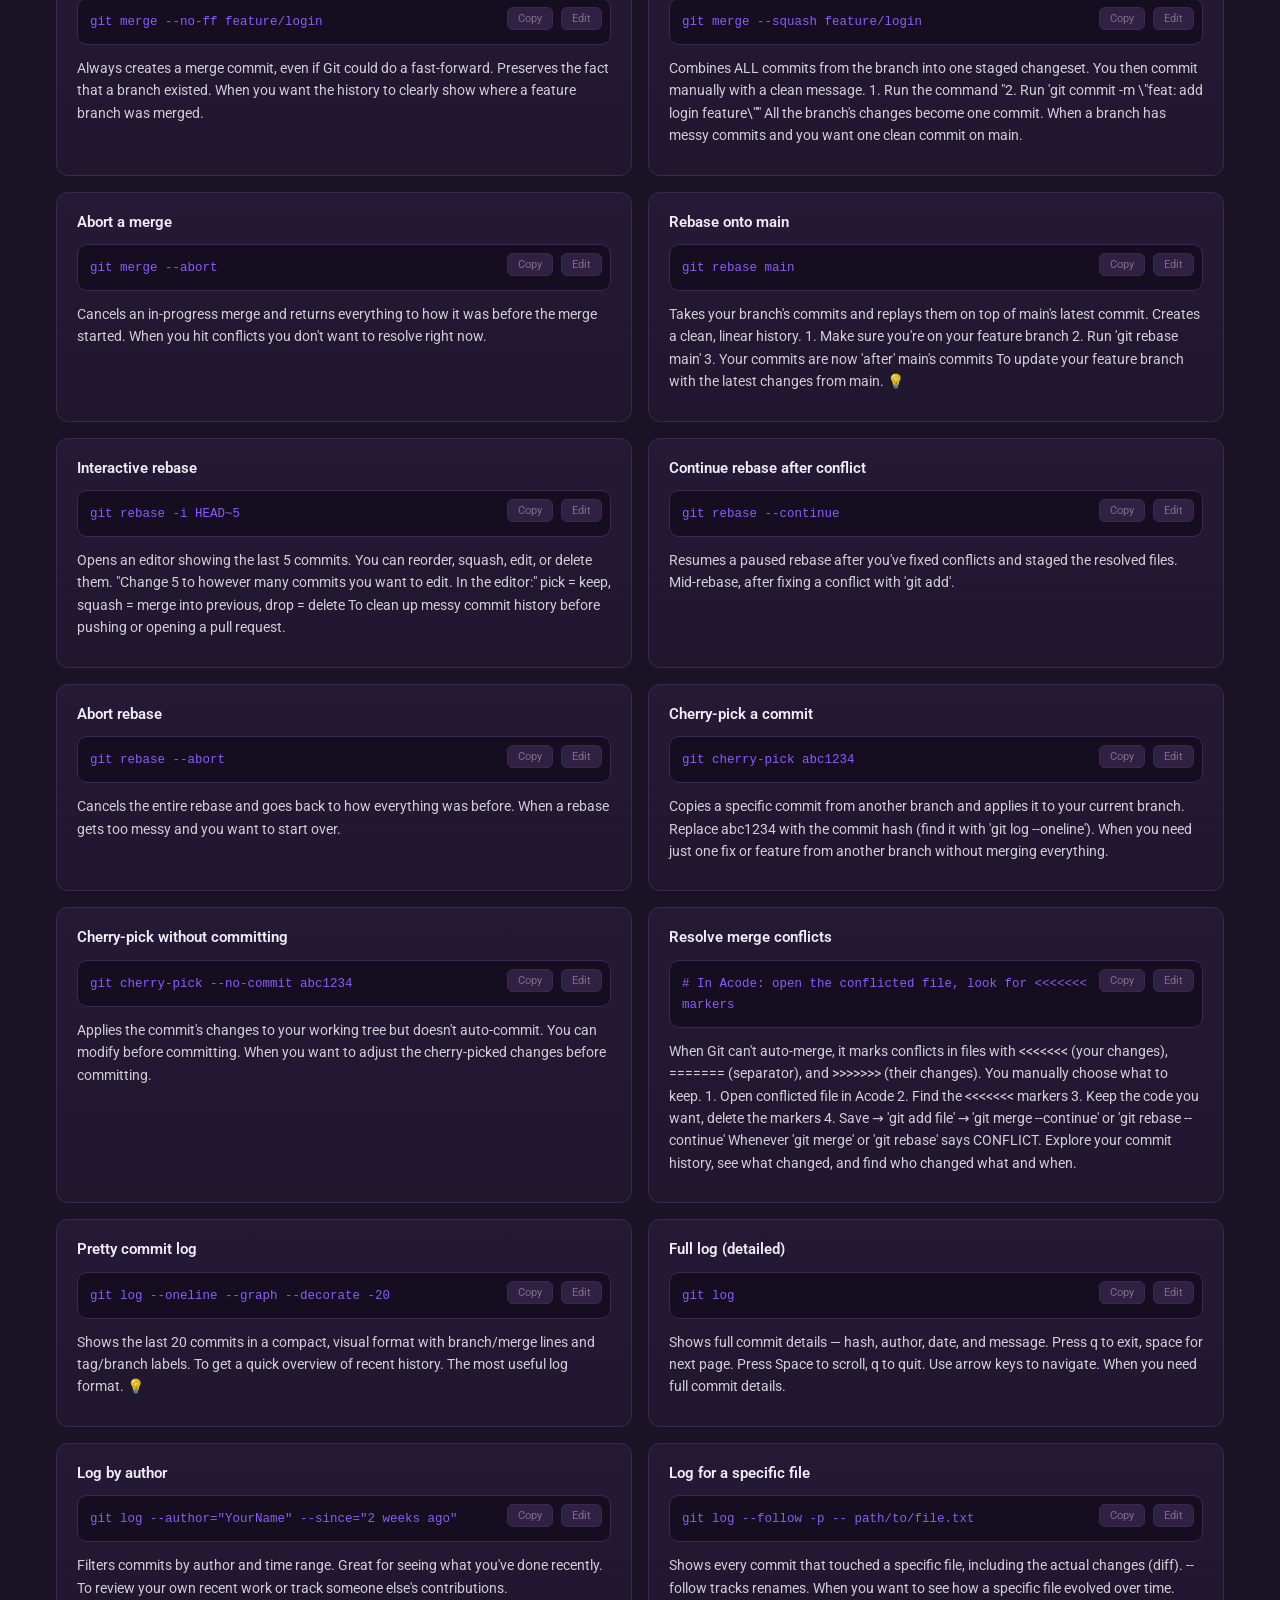
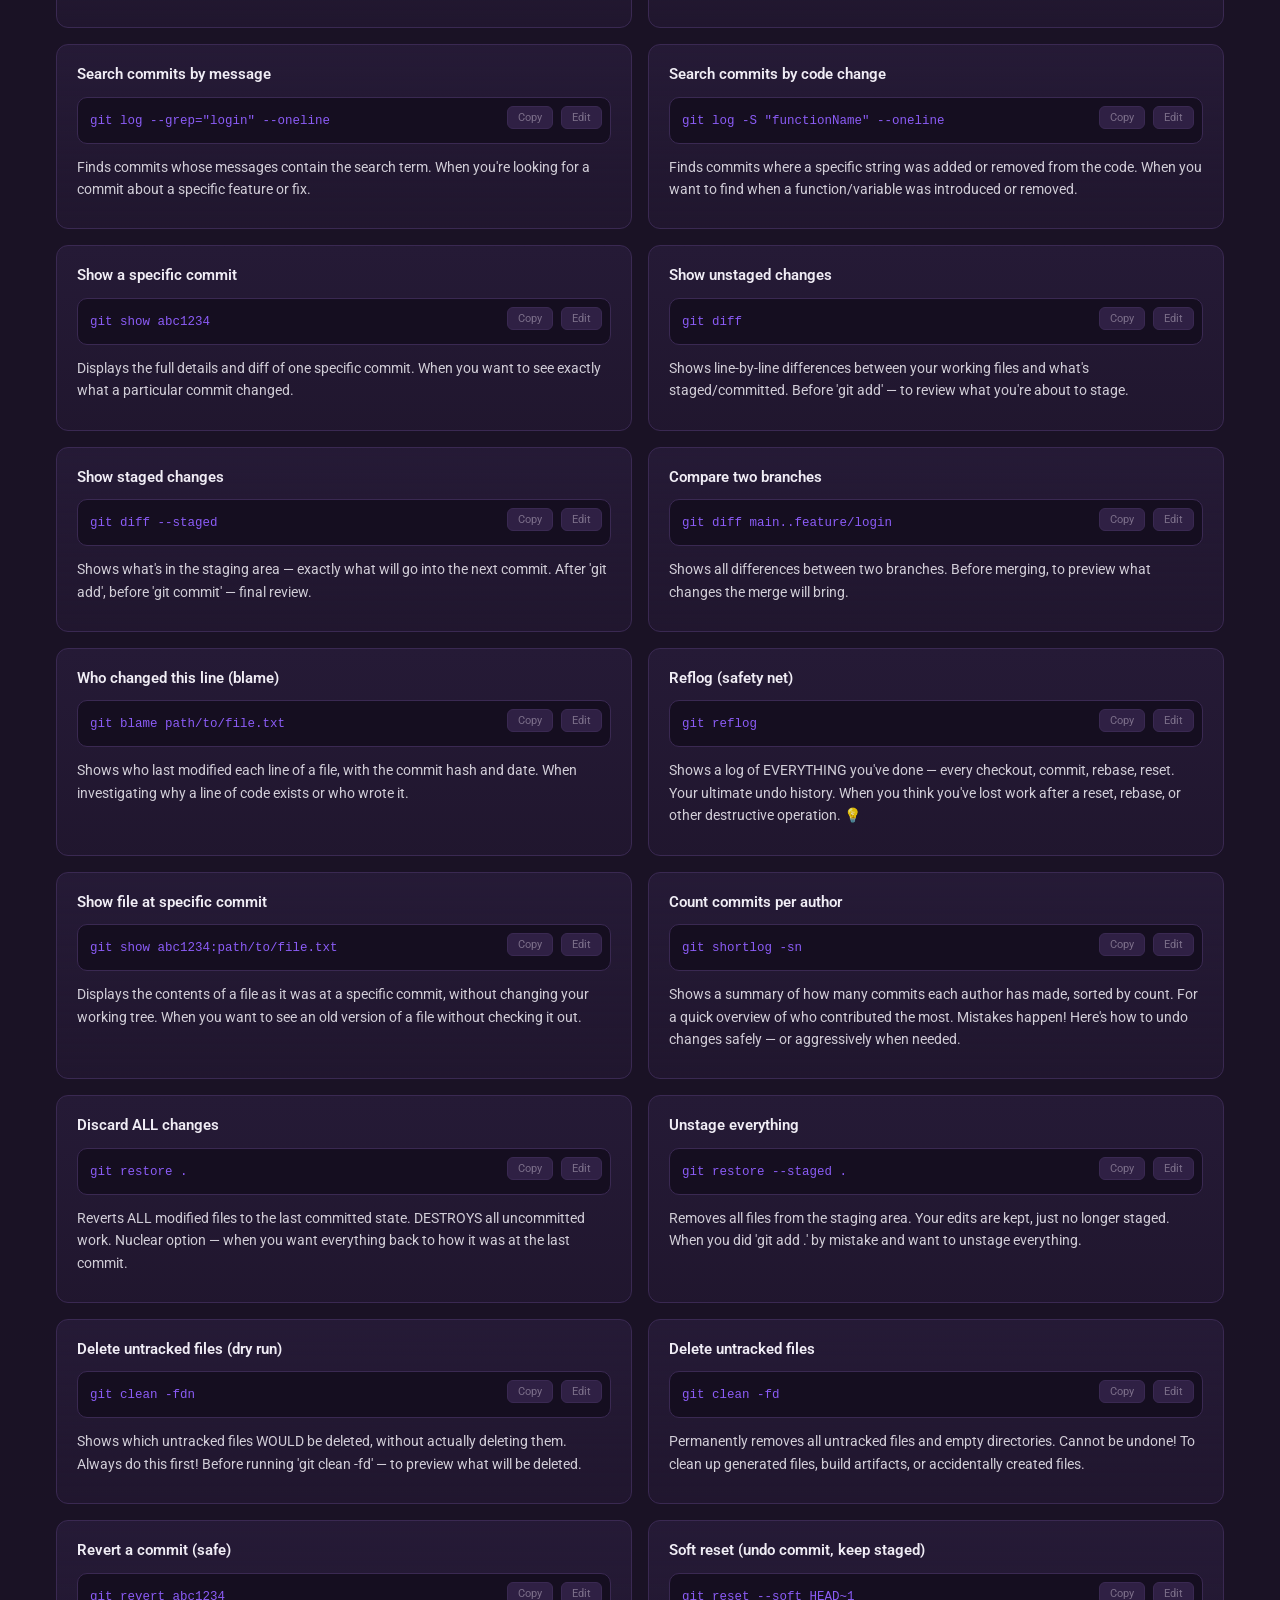
==== commit c05ba50f: "refactor: rename OneXportal to OneXp Mobile Devs Command Toolkit across all files - Updated JSON met" ====
--- a/git-termux.html
+++ b/git-termux.html
@@ -3,7 +3,7 @@
 <head>
   <meta charset="UTF-8">
   <meta name="viewport" content="width=device-width, initial-scale=1.0">
-  <title>OneXportal Mobile Devs Toolkit — Complete Git Reference for Termux & Acode</title>
+  <title>OneXp Mobile Devs Command Toolkit — Complete Git Reference for Termux & Acode</title>
   <meta name="description" content="158 Git commands explained for beginners using Termux and Acode on Android.">
   <meta name="author" content="Amos Isaiah Tizhe — OneXportal">
   <link rel="icon" type="image/png" sizes="32x32" href="img/favicon.png">
@@ -13,7 +13,7 @@
   <link
     href="https://fonts.googleapis.com/css2?family=Roboto:wght@400;500;700;900&family=JetBrains+Mono:wght@400;500;700&display=swap"
     rel="stylesheet">
-  <link rel="stylesheet" href="assets/css/styles.css">
+  <link rel="stylesheet" href="assets/css/git-styles.css">
   <script src="assets/js/scripts.js" defer></script>
 </head>
 
@@ -30,7 +30,7 @@
 
         <div class="brand">
           <div class="brand-text">
-            OneXportal Mobile Devs Toolkit
+            OneXp Mobile Devs Command Toolkit
           </div>
 
           <div class="brand-sub">
@@ -82,7 +82,7 @@
         <h1>
           The complete
           <span class="gradient">
-            OneXportal Mobile Devs Toolkit
+            OneXp Mobile Devs Command Toolkit
           </span>
           for Android developers.
         </h1>
@@ -233,7 +233,7 @@
         </div>
         <div class="footer-links">
           <a href="https://amos-isaiah-tizhe.onrender.com/#contact" target="_blank"><strong>Support</strong></a>
-          <span>OneXportal Mobile Devs Toolkit · 158 commands</span>
+          <span>OneXp Mobile Devs Command Toolkit · 158 commands</span>
         </div>
       </div>
     </footer>
--- a/assets/css/git-styles.css
+++ b/assets/css/git-styles.css
@@ -0,0 +1,1261 @@
+*,
+*::before,
+*::after {
+  box-sizing: border-box;
+  margin: 0;
+  padding: 0;
+}
+
+:root {
+  --bg: #1a1225;
+  --fg: #f0edf5;
+  --card: #251a36;
+  --border: #3a2952;
+  --primary: #8b5cf6;
+  --primary-fg: #faf5ff;
+  --glow: #a78bfa;
+  --muted: #7c6f8a;
+  --accent: #2f2044;
+  --code-bg: #150e20;
+  --success: #34d399;
+  --warning: #fbbf24;
+  --info: #60a5fa;
+  --destructive: #ef4444;
+  --radius: 12px;
+  --font-sans: "Roboto", system-ui, sans-serif;
+  --font-mono: "JetBrains Mono", monospace;
+}
+
+body {
+  background: var(--bg);
+  color: var(--fg);
+  font-family: var(--font-sans);
+  -webkit-font-smoothing: antialiased;
+  line-height: 1.6;
+  overflow-x: hidden;
+}
+
+a {
+  color: var(--primary);
+  text-decoration: none;
+}
+a:hover {
+  text-decoration: underline;
+}
+
+/* Scrollbar */
+::-webkit-scrollbar {
+  height: 8px;
+  width: 8px;
+}
+::-webkit-scrollbar-thumb {
+  background: var(--border);
+  border-radius: 4px;
+}
+::-webkit-scrollbar-track {
+  background: transparent;
+}
+
+/* =========================================================
+   Header
+   GitHub-style responsive layout
+   ========================================================= */
+
+.header {
+  position: sticky;
+  top: 0;
+  z-index: 100;
+
+  border-bottom: 1px solid var(--border);
+
+  background: rgba(26, 18, 37, 0.88);
+
+  backdrop-filter: blur(20px);
+}
+
+.header-inner {
+  max-width: 1200px;
+
+  margin: 0 auto;
+
+  padding: 12px 16px;
+
+  display: flex;
+  align-items: center;
+  justify-content: space-between;
+
+  gap: 16px;
+}
+
+/* Left section */
+.header-left {
+  display: flex;
+  align-items: center;
+  gap: 12px;
+
+  min-width: 0;
+  flex: 0 1 auto;
+}
+
+.header-center {
+  flex: 1;
+  min-width: 0;
+  display: flex;
+  justify-content: center;
+}
+
+.header-right {
+  display: flex;
+  align-items: center;
+  gap: 10px;
+  flex-shrink: 0;
+}
+
+/* Logo wrapper */
+.logo-box {
+  display: flex;
+  align-items: center;
+  justify-content: center;
+
+  width: 40px;
+  height: 40px;
+
+  flex-shrink: 0;
+
+  border-radius: 10px;
+
+  overflow: hidden;
+
+  background: var(--card);
+
+  border: 1px solid var(--border);
+}
+
+/* Logo image */
+.logo-img {
+  width: 100%;
+  height: 100%;
+
+  object-fit: cover;
+
+  display: block;
+}
+
+/* Brand wrapper */
+.brand {
+  min-width: 0;
+}
+
+/* Title */
+.brand-text {
+  font-size: 14px;
+  font-weight: 700;
+
+  white-space: nowrap;
+  overflow: hidden;
+  text-overflow: ellipsis;
+}
+
+/* Subtitle */
+.brand-sub {
+  font-size: 11px;
+
+  color: var(--muted);
+
+  white-space: nowrap;
+  overflow: hidden;
+  text-overflow: ellipsis;
+}
+
+/* Search container */
+.search-wrap {
+  position: relative;
+ width: 100%;
+    max-width: 500px;
+  display: flex;
+  align-items: center;
+}
+
+/* Search icon */
+.search-wrap i {
+  position: absolute;
+  left: 12px;
+
+  font-size: 12px;
+
+  color: var(--muted);
+
+  pointer-events: none;
+}
+
+/* Search input */
+.search-input {
+  width: 100%;
+    box-sizing: border-box;
+
+  padding: 9px 14px 9px 34px;
+
+  border-radius: 10px;
+
+  border: 1px solid var(--border);
+
+  background: var(--card);
+
+  color: var(--fg);
+
+  font-family: var(--font-mono);
+  font-size: 13px;
+
+  outline: none;
+
+  transition:
+    border-color 0.2s,
+    background 0.2s;
+}
+
+.search-input::placeholder {
+  color: var(--muted);
+}
+
+.search-input:focus {
+  border-color: var(--primary);
+
+  background: var(--accent);
+}
+
+.header-nav {
+  display: flex;
+  align-items: center;
+  gap: 10px;
+  margin-right: 12px;
+}
+
+.header-nav .nav-link {
+  display: inline-flex;
+  align-items: center;
+  justify-content: center;
+  padding: 9px 14px;
+  border-radius: 999px;
+  border: 1px solid transparent;
+  background: rgba(255, 255, 255, 0.06);
+  color: var(--fg);
+  font-size: 13px;
+  transition:
+    background 0.2s,
+    border-color 0.2s,
+    color 0.2s;
+}
+
+.header-nav .nav-link:hover,
+.header-nav .nav-link.active {
+  background: rgba(139, 92, 246, 0.2);
+  border-color: rgba(139, 92, 246, 0.36);
+}
+
+.nav-toggle-btn {
+  display: none;
+  align-items: center;
+  justify-content: center;
+  width: 40px;
+  height: 40px;
+  border-radius: 12px;
+  border: 1px solid var(--border);
+  background: var(--card);
+  color: var(--fg);
+  cursor: pointer;
+}
+
+.nav-toggle-btn i {
+  font-size: 16px;
+}
+
+.nav-toggle-btn .fa-xmark {
+  display: none;
+}
+
+.nav-toggle-input:checked + .nav-toggle-btn .fa-bars {
+  display: none;
+}
+
+.nav-toggle-input:checked + .nav-toggle-btn .fa-xmark {
+  display: inline-block;
+}
+
+/* =========================================================
+   Mobile
+   ========================================================= */
+
+@media (max-width: 768px) {
+  .header-inner {
+    flex-wrap: wrap;
+    align-items: center;
+    justify-content: space-between;
+  }
+
+  .header-left {
+    flex: 1 1 auto;
+    min-width: 0;
+  }
+
+  .header-right {
+    flex: 0 0 auto;
+    order: 1;
+  }
+
+.header-center {
+    order: 2;
+    width: 100%;
+    margin-top: 12px;
+}
+
+.search-wrap {
+    width: 100%;
+    max-width: 100%;
+}
+
+.search-input {
+    width: 100%;
+    min-width: 0;
+    box-sizing: border-box;
+}
+
+  .brand-text,
+  .brand-sub {
+    white-space: normal;
+  }
+
+  .nav-toggle-btn {
+    display: inline-flex;
+    align-items: center;
+  }
+
+  .header-nav {
+    flex-direction: column;
+    align-items: center;
+    gap: 10px;
+    width: 100%;
+    max-height: 0;
+    overflow: hidden;
+    transition:
+      max-height 0.28s ease,
+      opacity 0.28s ease;
+    opacity: 0;
+    margin-top: 12px;
+    padding: 0;
+    border: 1px solid transparent;
+    border-radius: 14px;
+    background: rgba(26, 18, 37, 0.96);
+  }
+
+  .nav-toggle-input:checked + .nav-toggle-btn + .header-nav {
+    max-height: 260px;
+    opacity: 1;
+    border-color: var(--border);
+    padding: 12px;
+  }
+
+  .header-nav .nav-link {
+    width: 100%;
+    justify-content: center;
+  }
+}
+
+/* =========================================================
+   HERO SECTION
+   ========================================================= */
+
+.hero {
+  position: relative;
+  overflow: hidden;
+  border-bottom: 1px solid var(--border);
+
+  background:
+    radial-gradient(
+      circle at top left,
+      rgba(139, 92, 246, 0.18),
+      transparent 35%
+    ),
+    radial-gradient(
+      circle at bottom right,
+      rgba(167, 139, 250, 0.12),
+      transparent 30%
+    ),
+    linear-gradient(180deg, rgba(37, 26, 54, 0.85), rgba(26, 18, 37, 1));
+}
+
+/* Layout */
+.hero-inner {
+  max-width: 1200px;
+  margin: 0 auto;
+
+  display: grid;
+  grid-template-columns: 1.1fr 0.9fr;
+  gap: 48px;
+
+  align-items: center;
+
+  padding: 72px 16px;
+}
+
+/* Left Side */
+.hero-content {
+  min-width: 0;
+}
+
+/* Badge */
+.hero-badge {
+  display: inline-flex;
+  align-items: center;
+  gap: 8px;
+
+  padding: 6px 14px;
+
+  border-radius: 999px;
+  border: 1px solid var(--border);
+
+  background: rgba(47, 32, 68, 0.75);
+
+  color: var(--muted);
+
+  font-size: 12px;
+  font-weight: 500;
+
+  backdrop-filter: blur(12px);
+}
+
+.pulse-dot {
+  width: 7px;
+  height: 7px;
+  border-radius: 999px;
+  background: var(--primary);
+
+  animation: pulse 2s infinite;
+}
+
+@keyframes pulse {
+  0%,
+  100% {
+    opacity: 1;
+    transform: scale(1);
+  }
+
+  50% {
+    opacity: 0.45;
+    transform: scale(1.2);
+  }
+}
+
+/* Title */
+.hero h1 {
+  margin-top: 18px;
+
+  font-size: clamp(2rem, 3vw, 4.4rem);
+  line-height: 1.05;
+  letter-spacing: -0.04em;
+
+  font-weight: 900;
+
+  max-width: 700px;
+}
+
+.gradient {
+  background: linear-gradient(90deg, var(--primary), var(--glow));
+
+  -webkit-background-clip: text;
+  -webkit-text-fill-color: transparent;
+  background-clip: text;
+}
+
+/* Description */
+.hero-description {
+  margin-top: 20px;
+
+  max-width: 620px;
+
+  color: var(--muted);
+
+  font-size: 14px;
+  line-height: 1.5;
+}
+
+/* Buttons */
+.hero-actions {
+  display: flex;
+  flex-wrap: wrap;
+  gap: 14px;
+
+  margin-top: 28px;
+}
+
+.hero-btn {
+  display: inline-flex;
+  align-items: center;
+  justify-content: center;
+
+  padding: 12px 18px;
+
+  border-radius: 10px;
+
+  font-size: 14px;
+  font-weight: 600;
+
+  text-decoration: none;
+
+  transition:
+    transform 0.2s,
+    border-color 0.2s,
+    background 0.2s;
+}
+
+.hero-btn:hover {
+  transform: translateY(-2px);
+  text-decoration: none;
+}
+
+.primary-btn {
+  background: linear-gradient(135deg, var(--primary), var(--glow));
+
+  color: var(--bg);
+}
+
+.secondary-btn {
+  border: 1px solid var(--border);
+  background: var(--card);
+
+  color: var(--fg);
+}
+
+.secondary-btn:hover {
+  border-color: var(--primary);
+}
+
+/* Stats */
+.hero-stats {
+  display: flex;
+  flex-wrap: wrap;
+  gap: 14px;
+
+  margin-top: 34px;
+}
+
+.stat-card {
+  min-width: 130px;
+
+  padding: 14px;
+
+  border-radius: 12px;
+  border: 1px solid var(--border);
+
+  background: rgba(47, 32, 68, 0.55);
+
+  backdrop-filter: blur(10px);
+}
+
+.stat-card strong {
+  display: block;
+
+  font-size: 18px;
+  font-weight: 800;
+
+  color: var(--fg);
+}
+
+.stat-card span {
+  font-size: 12px;
+  color: var(--muted);
+}
+
+/* =========================================================
+   RIGHT SIDE PREVIEW
+   ========================================================= */
+
+.hero-preview {
+  position: relative;
+}
+
+/* Fake terminal window */
+.preview-window {
+  position: relative;
+
+  border-radius: 18px;
+  overflow: hidden;
+
+  border: 1px solid rgba(139, 92, 246, 0.25);
+
+  background: rgba(21, 14, 32, 0.95);
+
+  box-shadow:
+    0 20px 60px rgba(0, 0, 0, 0.5),
+    0 0 80px rgba(139, 92, 246, 0.15);
+
+  transform: perspective(1200px) rotateY(-6deg) rotateX(2deg);
+}
+
+/* Topbar */
+.preview-topbar {
+  display: flex;
+  gap: 8px;
+
+  padding: 14px;
+
+  border-bottom: 1px solid var(--border);
+
+  background: rgba(47, 32, 68, 0.9);
+}
+
+.preview-topbar span {
+  width: 10px;
+  height: 10px;
+  border-radius: 999px;
+
+  background: var(--muted);
+}
+
+/* Code area */
+.preview-body {
+  padding: 14px;
+}
+
+.preview-body pre {
+  overflow-x: auto;
+}
+
+.preview-body code {
+  font-family: var(--font-mono);
+
+  font-size: 12px;
+  line-height: 1.5;
+
+  color: #c4b5fd;
+}
+
+/* Floating cards */
+.floating-card {
+  position: absolute;
+
+  display: flex;
+  align-items: center;
+  gap: 8px;
+
+  padding: 10px 14px;
+
+  border-radius: 999px;
+
+  border: 1px solid var(--border);
+
+  background: rgba(37, 26, 54, 0.92);
+
+  backdrop-filter: blur(12px);
+
+  color: var(--fg);
+
+  font-size: 12px;
+  font-weight: 600;
+
+  box-shadow: 0 10px 30px rgba(0, 0, 0, 0.3);
+}
+
+.floating-card i {
+  color: var(--primary);
+}
+
+.floating-1 {
+  top: -18px;
+  right: 10px;
+}
+
+.floating-2 {
+  bottom: -18px;
+  left: -10px;
+}
+
+/* =========================================================
+   RESPONSIVE
+   ========================================================= */
+
+@media (max-width: 960px) {
+  .hero-inner {
+    grid-template-columns: 1fr;
+    gap: 40px;
+  }
+
+  .hero-preview {
+    width: 100%;
+  }
+
+  .preview-window {
+    transform: none;
+  }
+}
+
+@media (max-width: 640px) {
+  .hero-inner {
+    padding: 56px 16px;
+    flex-direction: column;
+    display: flex;
+  }
+
+  .hero h1 {
+    font-size: 2.5rem;
+  }
+
+  .hero-description {
+    font-size: 15px;
+  }
+
+  .hero-actions {
+    flex-direction: inline-flex;
+    align-items: center;
+  }
+
+  .hero-btn {
+    width: auto;
+  }
+
+  .hero-stats {
+    flex-direction: column;
+    align-items: center;
+    gap: 12px;
+  }
+
+  .stat-card {
+    width: 100%;
+    padding: 6px 8px;
+  }
+
+  .floating-card {
+    display: none;
+  }
+}
+/* Layout */
+.main-layout {
+  max-width: 1200px;
+  margin: 0 auto;
+  display: grid;
+  gap: 24px;
+  padding: 32px 16px;
+  overflow-x: hidden;
+  grid-template-columns: minmax(0, 1fr);
+}
+
+@media (min-width: 768px) {
+  .main-layout {
+    grid-template-columns: minmax(0, 220px) minmax(0, 1fr);
+  }
+}
+
+/* Nav */
+.sidebar-nav {
+  display: flex;
+  flex-wrap: wrap;
+  gap: 4px;
+  flex-direction: column;
+  overflow-wrap: anywhere;
+  min-width: 0;
+}
+@media (min-width: 768px) {
+  .sidebar-nav {
+    flex-direction: column;
+    position: sticky;
+    top: 65px;
+    align-self: start;
+  }
+}
+.cat-link {
+  display: flex;
+  align-items: center;
+  gap: 8px;
+  padding: 8px 12px;
+  border-radius: 10px;
+  font-size: 14px;
+  color: var(--muted);
+  border: 1px solid transparent;
+  transition: all 0.2s;
+  text-decoration: none;
+}
+.cat-link:hover {
+  background: var(--card);
+  color: var(--fg);
+  text-decoration: none;
+}
+.cat-link.active {
+  border-color: var(--border);
+  background: var(--card);
+  color: var(--fg);
+}
+.cat-link i {
+  width: 16px;
+  text-align: center;
+  font-size: 12px;
+}
+.cat-link span {
+  white-space: nowrap;
+}
+
+/* Sections */
+.category-section {
+  margin-bottom: 48px;
+  scroll-margin-top: 96px;
+}
+.category-section h2 {
+  display: flex;
+  align-items: center;
+  gap: 8px;
+  font-size: 24px;
+  font-weight: 700;
+  letter-spacing: -0.01em;
+}
+.category-section h2 i {
+  color: var(--primary);
+  font-size: 20px;
+}
+.cat-desc {
+  font-size: 14px;
+  color: var(--muted);
+  margin: 4px 0 20px;
+}
+
+/* Cards grid */
+.cards-grid {
+  display: grid;
+  gap: 16px;
+  grid-template-columns: 1fr;
+}
+
+/* Tablet */
+@media (min-width: 768px) {
+  .cards-grid {
+    grid-template-columns: repeat(2, minmax(0, 1fr));
+  }
+}
+
+/* Optional: wider desktop */
+@media (min-width: 1200px) {
+  .cards-grid {
+    grid-template-columns: repeat(2, minmax(0, 1fr));
+  }
+}
+
+/* Card */
+.command-card {
+  display: flex;
+  flex-direction: column;
+  border-radius: var(--radius);
+  border: 1px solid var(--border);
+  background: linear-gradient(180deg, var(--card), rgba(47, 32, 68, 0.3));
+  padding: 20px;
+  transition: border-color 0.2s;
+  min-width: 0;
+  overflow: hidden;
+}
+.command-card:hover {
+  border-color: rgba(139, 92, 246, 0.4);
+}
+.card-header {
+  display: flex;
+  align-items: start;
+  justify-content: space-between;
+  gap: 8px;
+  margin-bottom: 12px;
+}
+.card-header h3 {
+  font-size: 15px;
+  font-weight: 600;
+  line-height: 1.3;
+}
+.danger-badge {
+  flex-shrink: 0;
+  border-radius: 999px;
+  background: rgba(239, 68, 68, 0.15);
+  padding: 2px 8px;
+  font-size: 10px;
+  font-weight: 700;
+  text-transform: uppercase;
+  letter-spacing: 0.05em;
+  color: var(--destructive);
+}
+
+/* Code block */
+.code-block {
+  position: relative;
+  margin-bottom: 12px;
+  border-radius: 10px;
+  border: 1px solid var(--border);
+  background: var(--code-bg);
+}
+.code-block pre {
+  overflow-x: auto;
+  padding: 12px 60px 12px 12px;
+  font-family: var(--font-mono);
+  font-size: 12.5px;
+  line-height: 1.6;
+  color: var(--primary);
+  overflow-x: auto;
+  white-space: pre-wrap;
+  word-break: break-word;
+}
+.copy-btn {
+  position: absolute;
+  right: 8px;
+  top: 8px;
+  border-radius: 6px;
+  border: 1px solid var(--border);
+  background: var(--accent);
+  padding: 4px 10px;
+  font-family: var(--font-sans);
+  font-size: 11px;
+  color: var(--muted);
+  cursor: pointer;
+  transition: all 0.2s;
+}
+.copy-btn:hover {
+  border-color: var(--primary);
+  color: var(--primary);
+}
+.copy-btn.copied {
+  border-color: var(--primary);
+  background: var(--primary);
+  color: var(--bg);
+}
+
+.description {
+  font-size: 14px;
+  line-height: 1.6;
+  color: rgba(240, 237, 245, 0.85);
+  margin-bottom: 8px;
+}
+
+.how-to-use {
+  margin-bottom: 8px;
+  border-radius: 10px;
+  background: rgba(96, 165, 250, 0.08);
+  border: 1px solid rgba(96, 165, 250, 0.2);
+  padding: 12px;
+}
+.how-to-use .label {
+  display: block;
+  font-size: 10.5px;
+  font-weight: 600;
+  text-transform: uppercase;
+  letter-spacing: 0.1em;
+  color: var(--info);
+  margin-bottom: 4px;
+}
+.how-to-use p {
+  font-size: 13px;
+  line-height: 1.6;
+  color: var(--muted);
+}
+
+.when-to-use {
+  margin-top: auto;
+  border-top: 1px solid var(--border);
+  padding-top: 12px;
+}
+.when-to-use .label {
+  display: block;
+  font-size: 10.5px;
+  font-weight: 600;
+  text-transform: uppercase;
+  letter-spacing: 0.1em;
+  color: rgba(139, 92, 246, 0.85);
+  margin-bottom: 4px;
+}
+.when-to-use p {
+  font-size: 13.5px;
+  color: var(--muted);
+}
+
+.tip-box {
+  margin-top: 8px;
+  border-radius: 10px;
+  background: rgba(251, 191, 36, 0.08);
+  border: 1px solid rgba(251, 191, 36, 0.2);
+  padding: 8px 12px;
+}
+.tip-box p {
+  font-size: 13px;
+  color: var(--warning);
+}
+
+/* Stats */
+.stats-box {
+  margin-top: 16px;
+  border-radius: var(--radius);
+  border: 1px solid var(--border);
+  background: var(--card);
+  padding: 24px;
+  text-align: center;
+  font-size: 14px;
+  color: var(--muted);
+}
+.stats-box .highlight {
+  font-weight: 700;
+  color: var(--primary);
+}
+
+/* Footer */
+.footer {
+  border-top: 1px solid var(--border);
+  padding: 24px 16px;
+}
+.footer-inner {
+  max-width: 1200px;
+  margin: 0 auto;
+  display: flex;
+  flex-wrap: wrap;
+  align-items: center;
+  justify-content: space-between;
+  gap: 12px;
+  font-size: 12px;
+  color: var(--muted);
+}
+.footer-inner strong {
+  color: var(--fg);
+}
+.footer-links {
+  display: flex;
+  gap: 16px;
+}
+
+/* Empty state */
+.empty-state {
+  border-radius: var(--radius);
+  border: 1px solid var(--border);
+  background: var(--card);
+  padding: 32px;
+  text-align: center;
+  color: var(--muted);
+}
+
+/* Search result count */
+.result-count {
+  margin-top: 16px;
+  text-align: center;
+  font-size: 14px;
+  color: var(--muted);
+}
+/* =========================================================
+   Refactor: GitHub-style category dropdown + edit/copy UX
+   ========================================================= */
+
+/* Single-column layout — category nav is now a dropdown */
+.main-layout {
+  grid-template-columns: minmax(0, 1fr) !important;
+}
+@media (min-width: 768px) {
+  .main-layout {
+    grid-template-columns: minmax(0, 1fr) !important;
+  }
+}
+
+/* Dropdown shell */
+.category-menu {
+  position: relative;
+  width: 100%;
+  max-width: 360px;
+}
+
+.category-menu-trigger {
+  display: inline-flex;
+  align-items: center;
+  gap: 10px;
+  width: 100%;
+  padding: 10px 14px;
+  border-radius: 10px;
+  border: 1px solid var(--border);
+  background: var(--card);
+  color: var(--fg);
+  font-family: var(--font-sans);
+  font-size: 14px;
+  font-weight: 500;
+  cursor: pointer;
+  transition:
+    border-color 0.2s,
+    background 0.2s;
+}
+.category-menu-trigger:hover {
+  border-color: var(--primary);
+}
+.category-menu-trigger[aria-expanded="true"] {
+  border-color: var(--primary);
+  background: var(--accent);
+}
+.category-menu-label {
+  color: var(--muted);
+  font-size: 12px;
+  text-transform: uppercase;
+  letter-spacing: 0.06em;
+}
+.category-menu-current {
+  flex: 1;
+  text-align: left;
+  color: var(--fg);
+  font-weight: 600;
+  white-space: nowrap;
+  overflow: hidden;
+  text-overflow: ellipsis;
+}
+.category-menu-caret {
+  transition: transform 0.2s;
+  font-size: 11px;
+  color: var(--muted);
+}
+.category-menu-trigger[aria-expanded="true"] .category-menu-caret {
+  transform: rotate(180deg);
+}
+
+/* Dropdown panel — GitHub menu style */
+.category-menu-panel {
+  position: absolute;
+  top: calc(100% + 8px);
+  left: 0;
+  right: auto;
+  z-index: 60;
+  width: min(360px, calc(100vw - 32px));
+  max-height: min(70vh, 480px);
+  display: flex;
+  flex-direction: column;
+  border-radius: 12px;
+  border: 1px solid var(--border);
+  background: var(--card);
+  box-shadow: 0 16px 40px rgba(0, 0, 0, 0.5);
+  overflow: hidden;
+  animation: catMenuIn 0.12s ease-out;
+}
+.category-menu-panel[hidden] {
+  display: none;
+}
+@keyframes catMenuIn {
+  from {
+    opacity: 0;
+    transform: translateY(-4px);
+  }
+  to {
+    opacity: 1;
+    transform: translateY(0);
+  }
+}
+
+.category-menu-search-wrap {
+  position: relative;
+  padding: 10px;
+  border-bottom: 1px solid var(--border);
+  background: var(--accent);
+}
+.category-menu-search-wrap i {
+  position: absolute;
+  left: 22px;
+  top: 50%;
+  transform: translateY(-50%);
+  color: var(--muted);
+  font-size: 12px;
+  pointer-events: none;
+}
+.category-menu-search {
+  width: 100%;
+  padding: 8px 12px 8px 32px;
+  border-radius: 8px;
+  border: 1px solid var(--border);
+  background: var(--code-bg);
+  color: var(--fg);
+  font-family: var(--font-mono);
+  font-size: 13px;
+  outline: none;
+}
+.category-menu-search:focus {
+  border-color: var(--primary);
+}
+
+.category-menu-panel .sidebar-nav {
+  display: flex;
+  flex-direction: column;
+  gap: 2px;
+  padding: 6px;
+  overflow-y: auto;
+  position: static !important;
+}
+.category-menu-panel .cat-link {
+  padding: 9px 12px;
+  border-radius: 8px;
+  font-size: 14px;
+}
+.category-menu-panel .cat-link[hidden] {
+  display: none;
+}
+
+/* Desktop refinement — anchor menu trigger comfortably above content */
+@media (min-width: 768px) {
+  .category-menu {
+    max-width: 320px;
+  }
+  .category-menu-panel {
+    width: 360px;
+  }
+}
+
+/* =========================================================
+   Edit + Copy actions on code blocks (CSP-compliant)
+   ========================================================= */
+.code-block {
+  position: relative;
+}
+
+.code-actions {
+  position: absolute;
+  top: 8px;
+  right: 8px;
+  display: flex;
+  gap: 8px;
+  z-index: 2;
+}
+
+/* Override the old absolute .copy-btn (now lives in .code-actions) */
+.copy-btn,
+.edit-btn {
+  position: static;
+  border-radius: 6px;
+  border: 1px solid var(--border);
+  background: var(--accent);
+  padding: 4px 10px;
+  font-family: var(--font-sans);
+  font-size: 11px;
+  color: var(--muted);
+  cursor: pointer;
+  transition: all 0.2s;
+}
+.copy-btn:hover,
+.edit-btn:hover {
+  border-color: var(--primary);
+  color: var(--primary);
+}
+.copy-btn.copied {
+  border-color: var(--primary);
+  background: var(--primary);
+  color: var(--bg);
+}
+.edit-btn.active {
+  border-color: var(--warning);
+  color: var(--warning);
+}
+
+code[contenteditable="true"] {
+  outline: 1px solid var(--primary);
+  border-radius: 6px;
+  display: block;
+  padding: 6px 8px;
+  background: rgba(139, 92, 246, 0.08);
+  cursor: text;
+  white-space: pre;
+}
+
+/* Long-command safety on mobile */
+.code-block pre code {
+  white-space: pre-wrap;
+}
+
+/* Reserve padding on the right so action buttons don't overlap text */
+.code-block pre {
+  padding-right: 110px;
+  overflow-x: auto;
+}
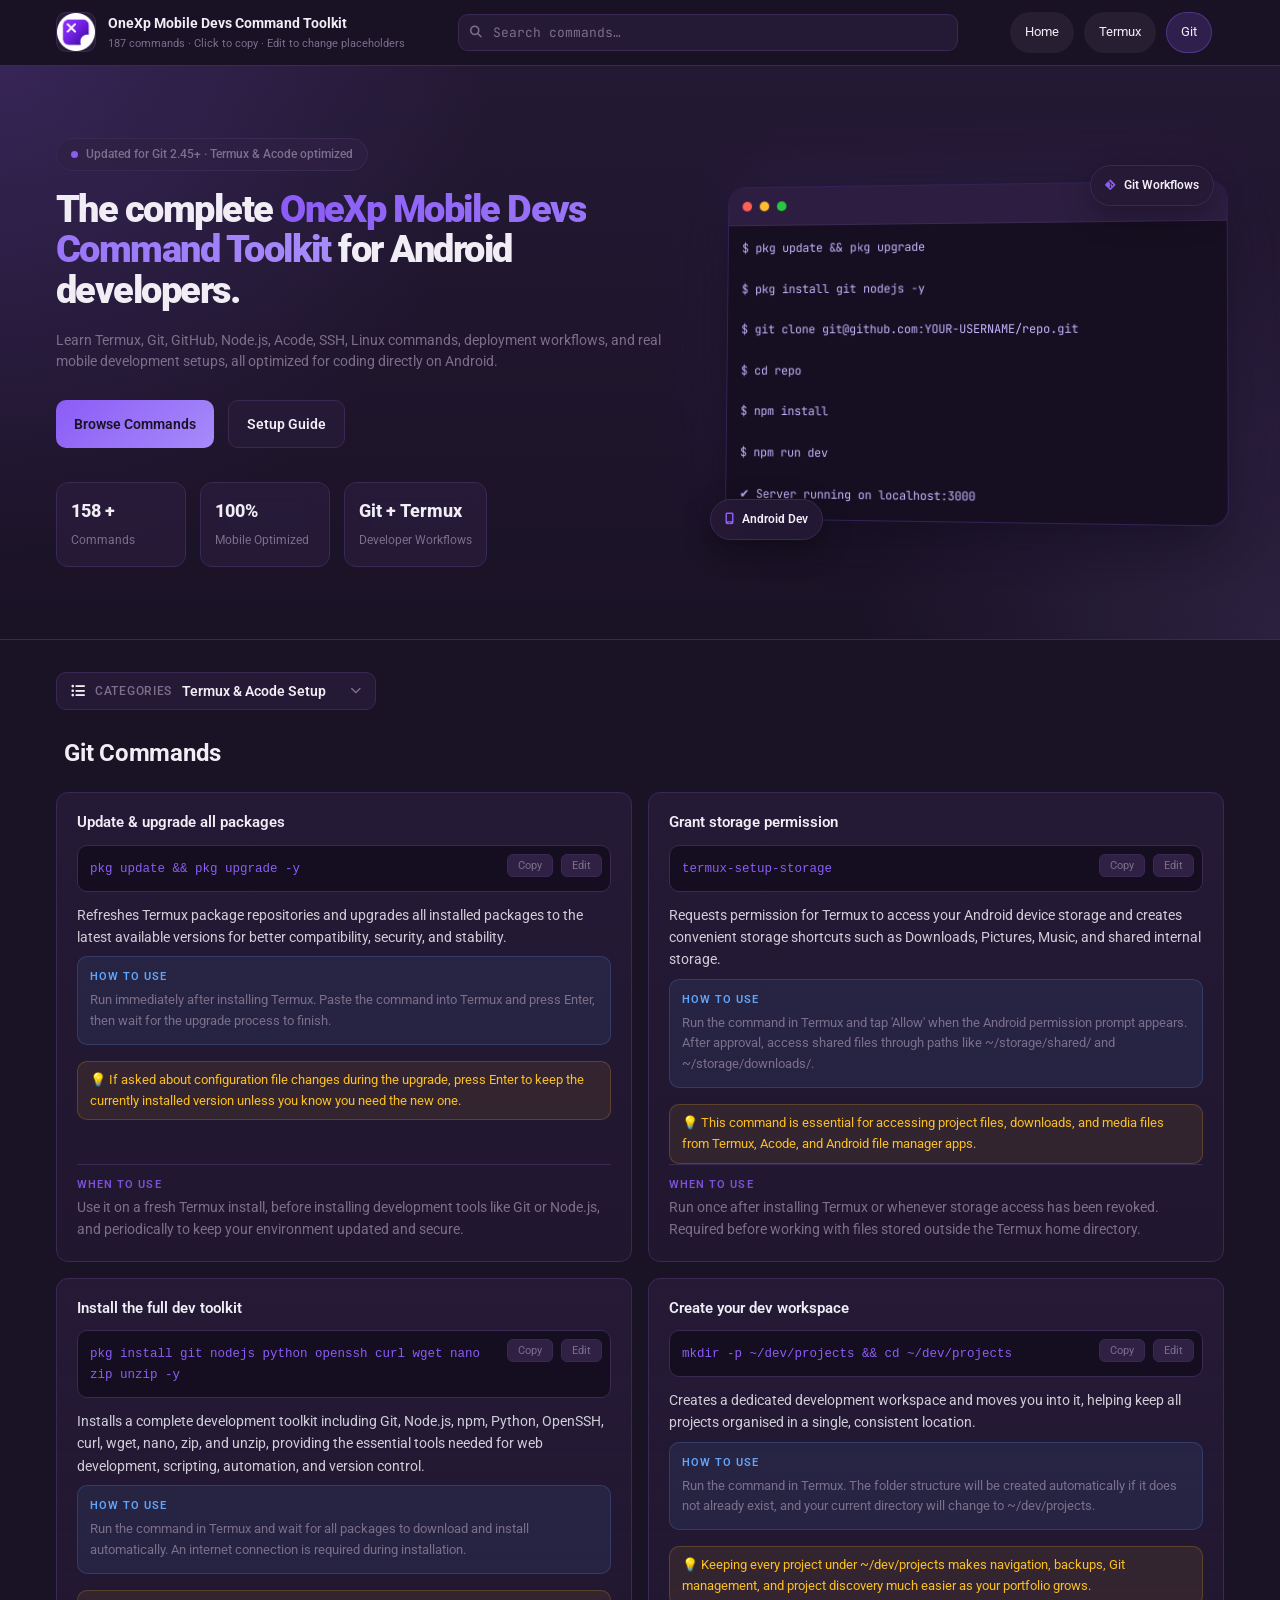
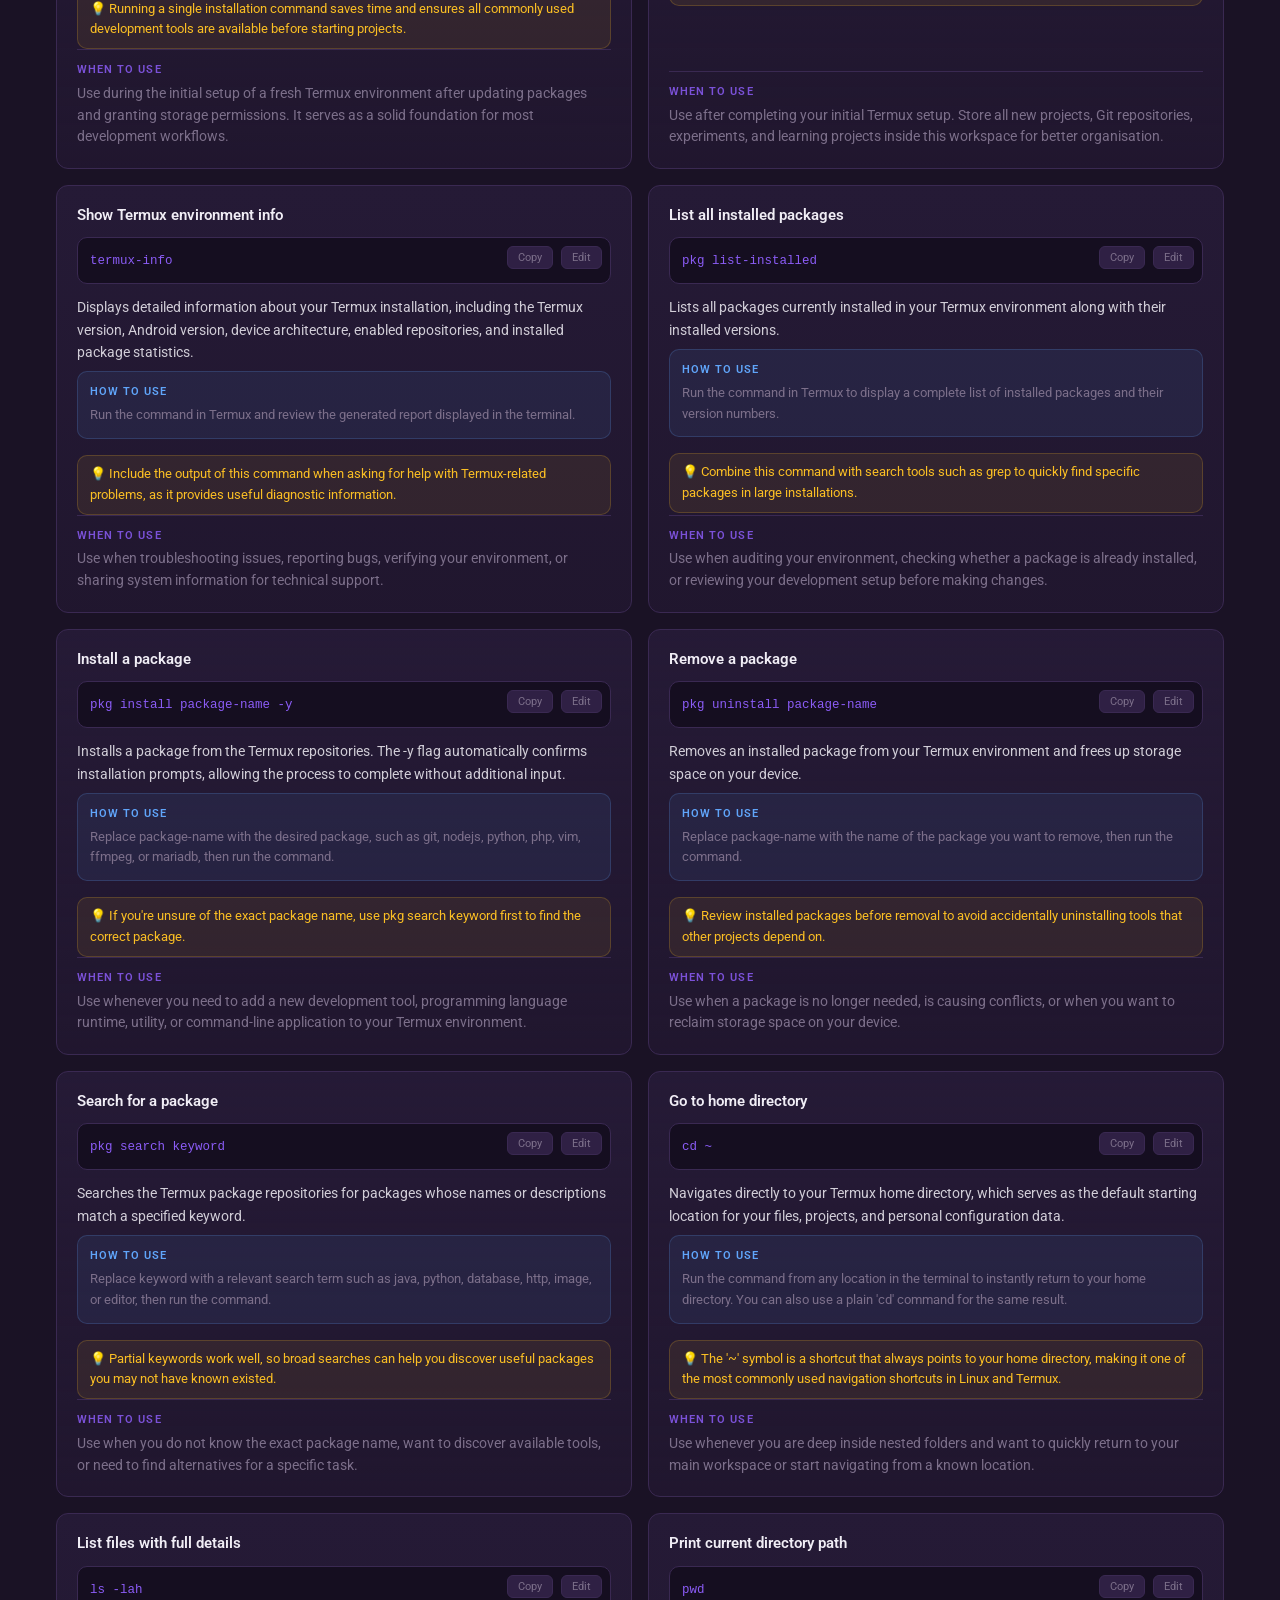
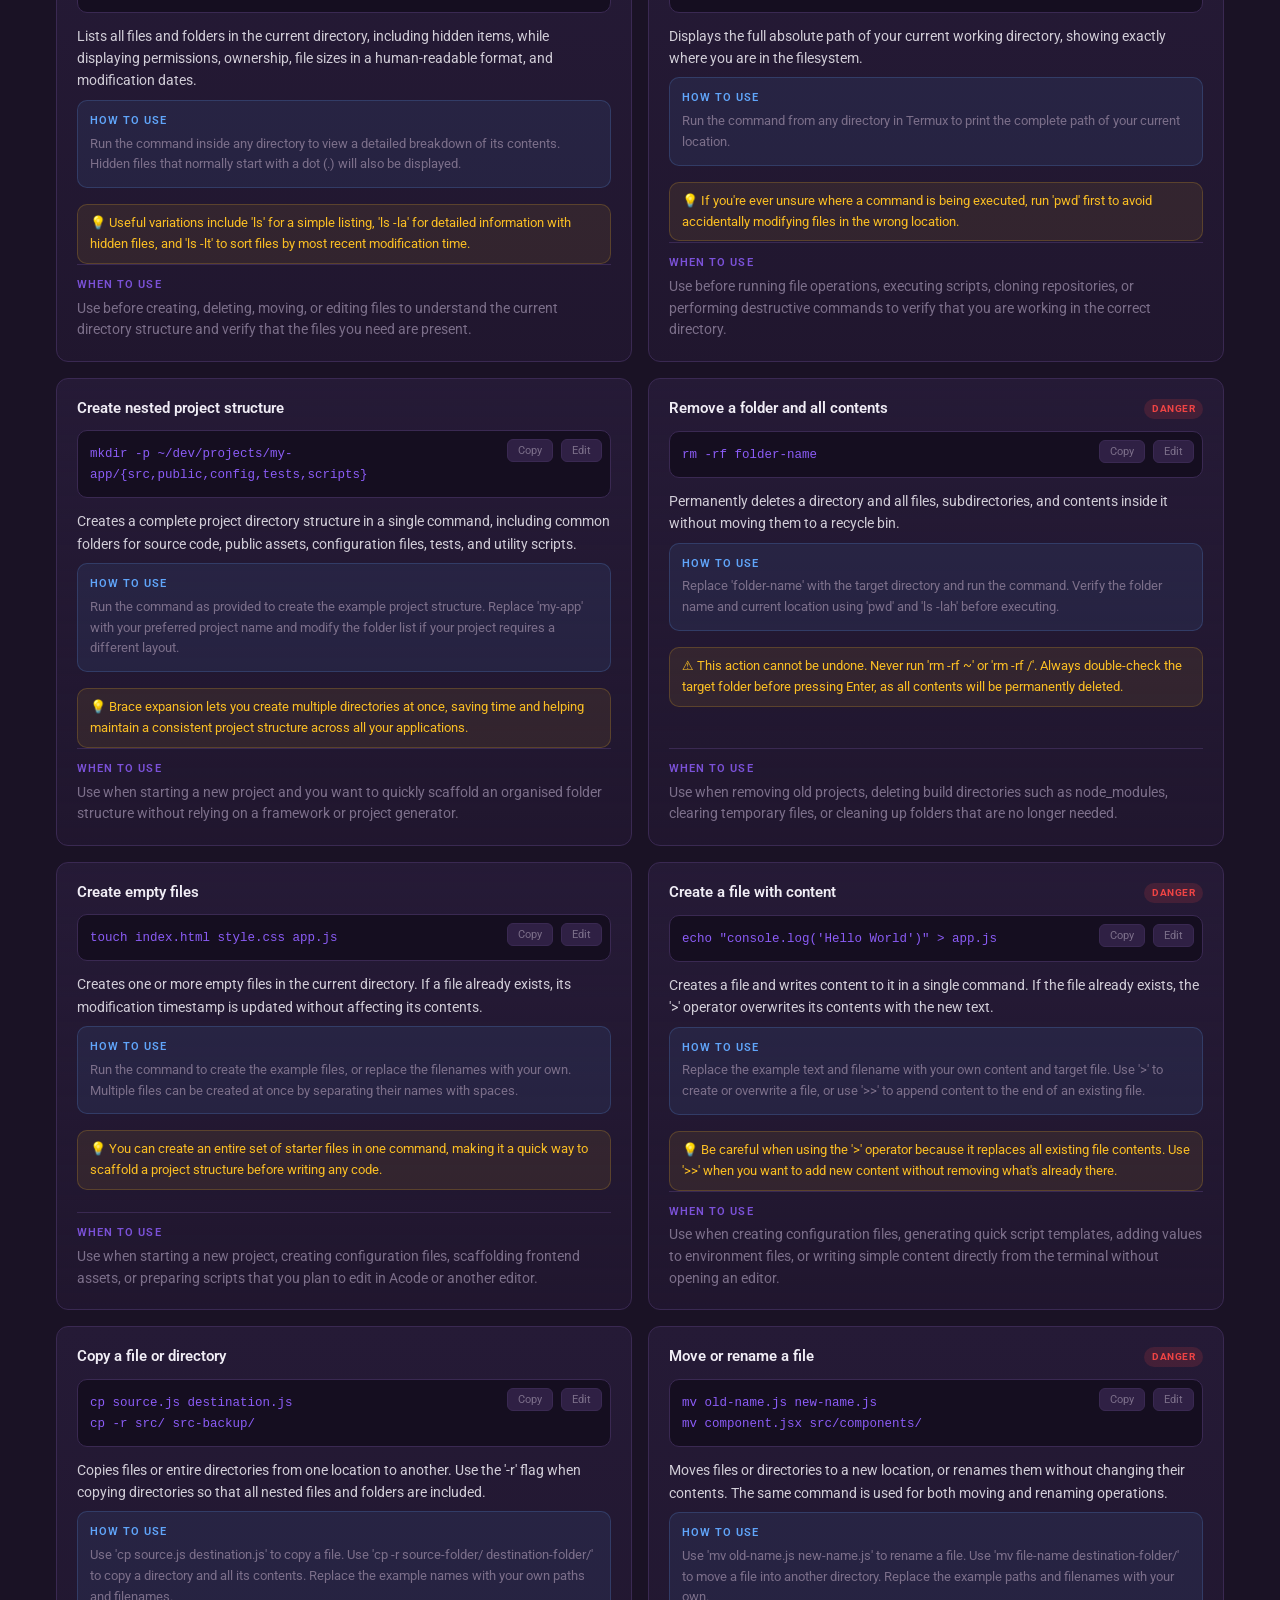
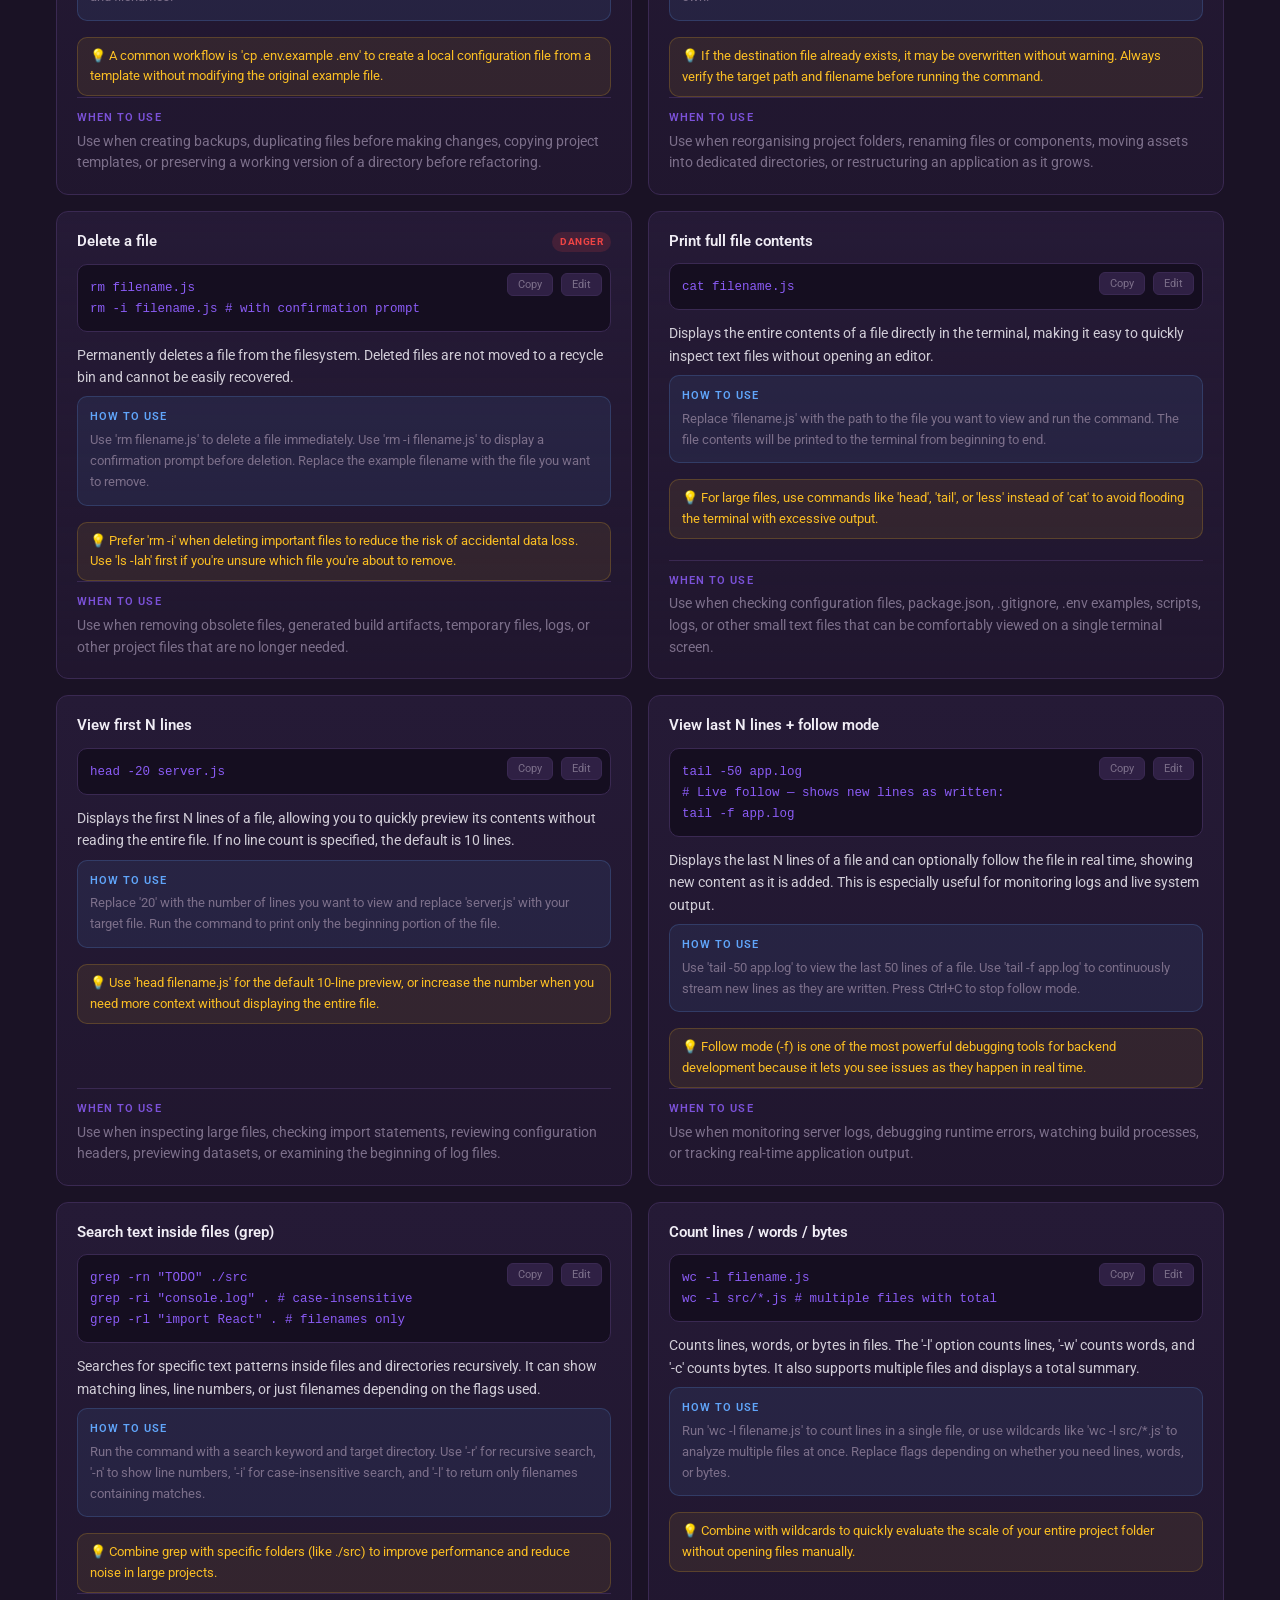
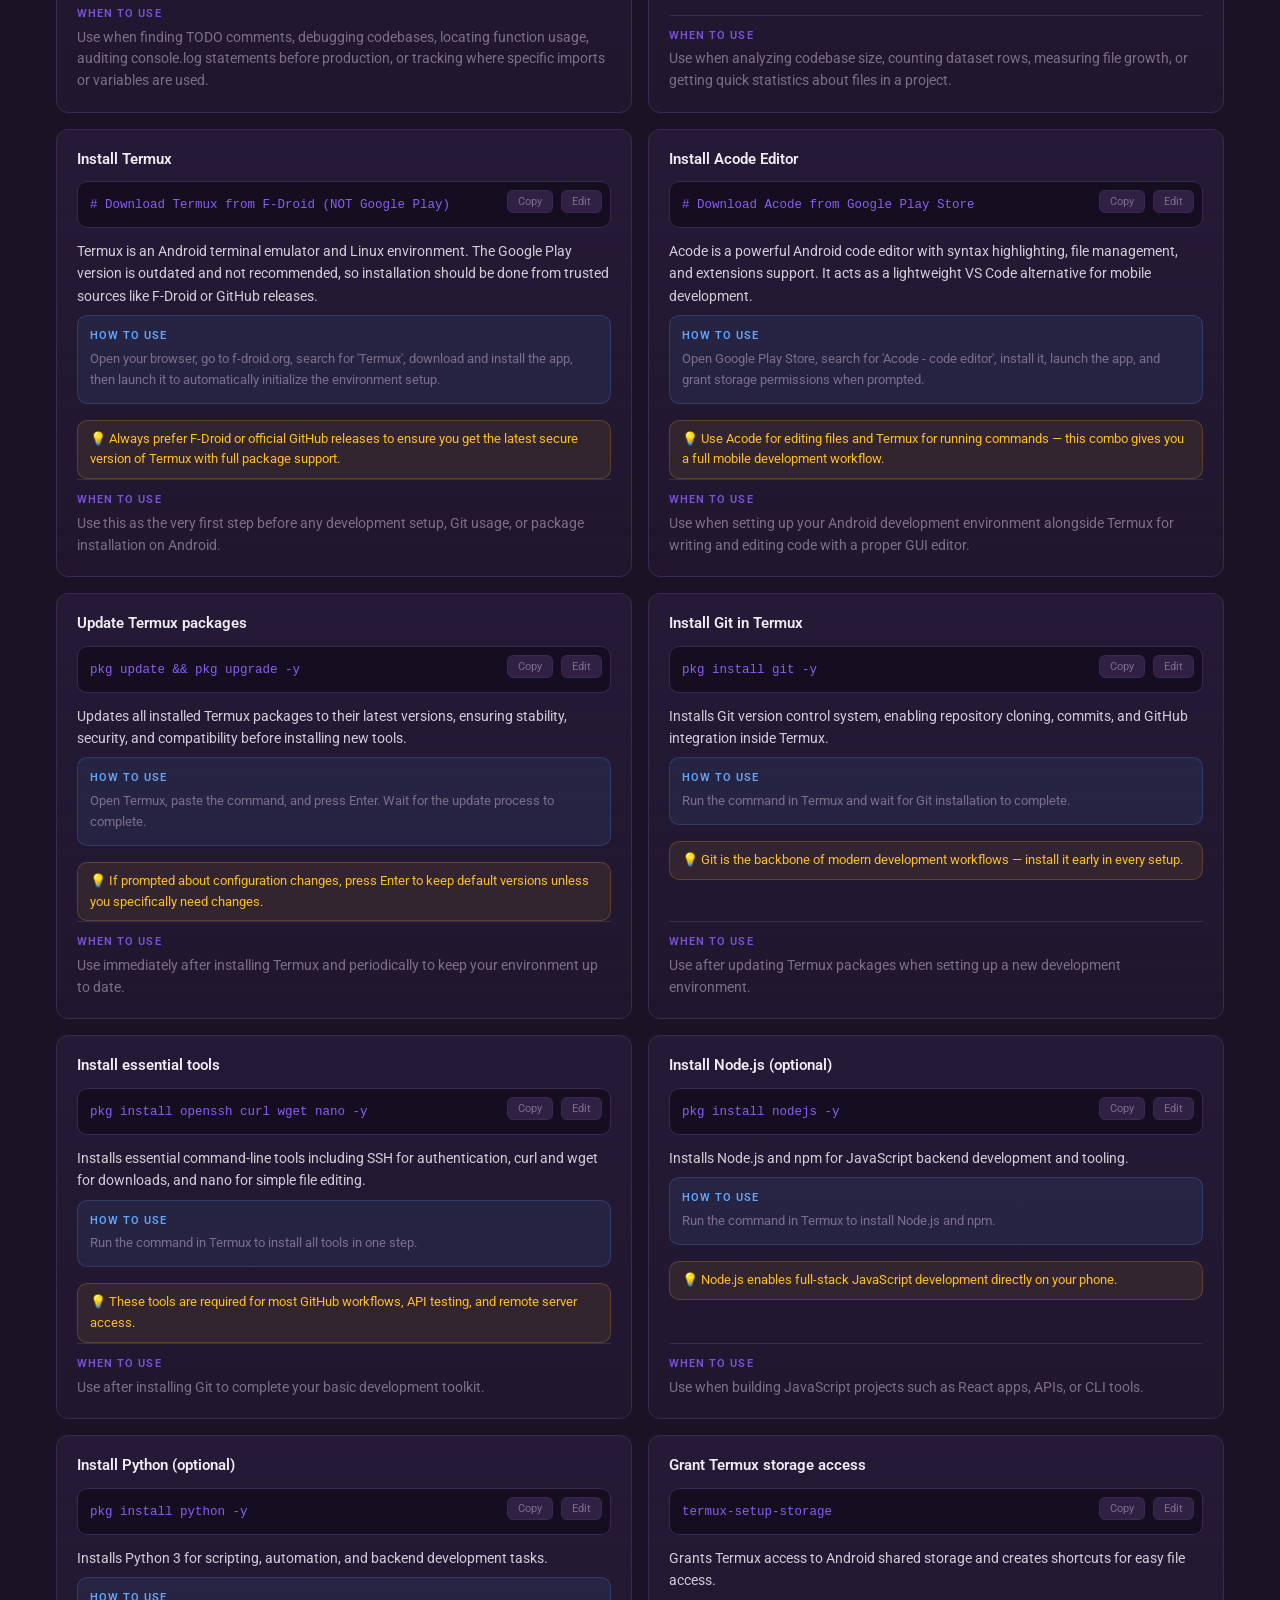
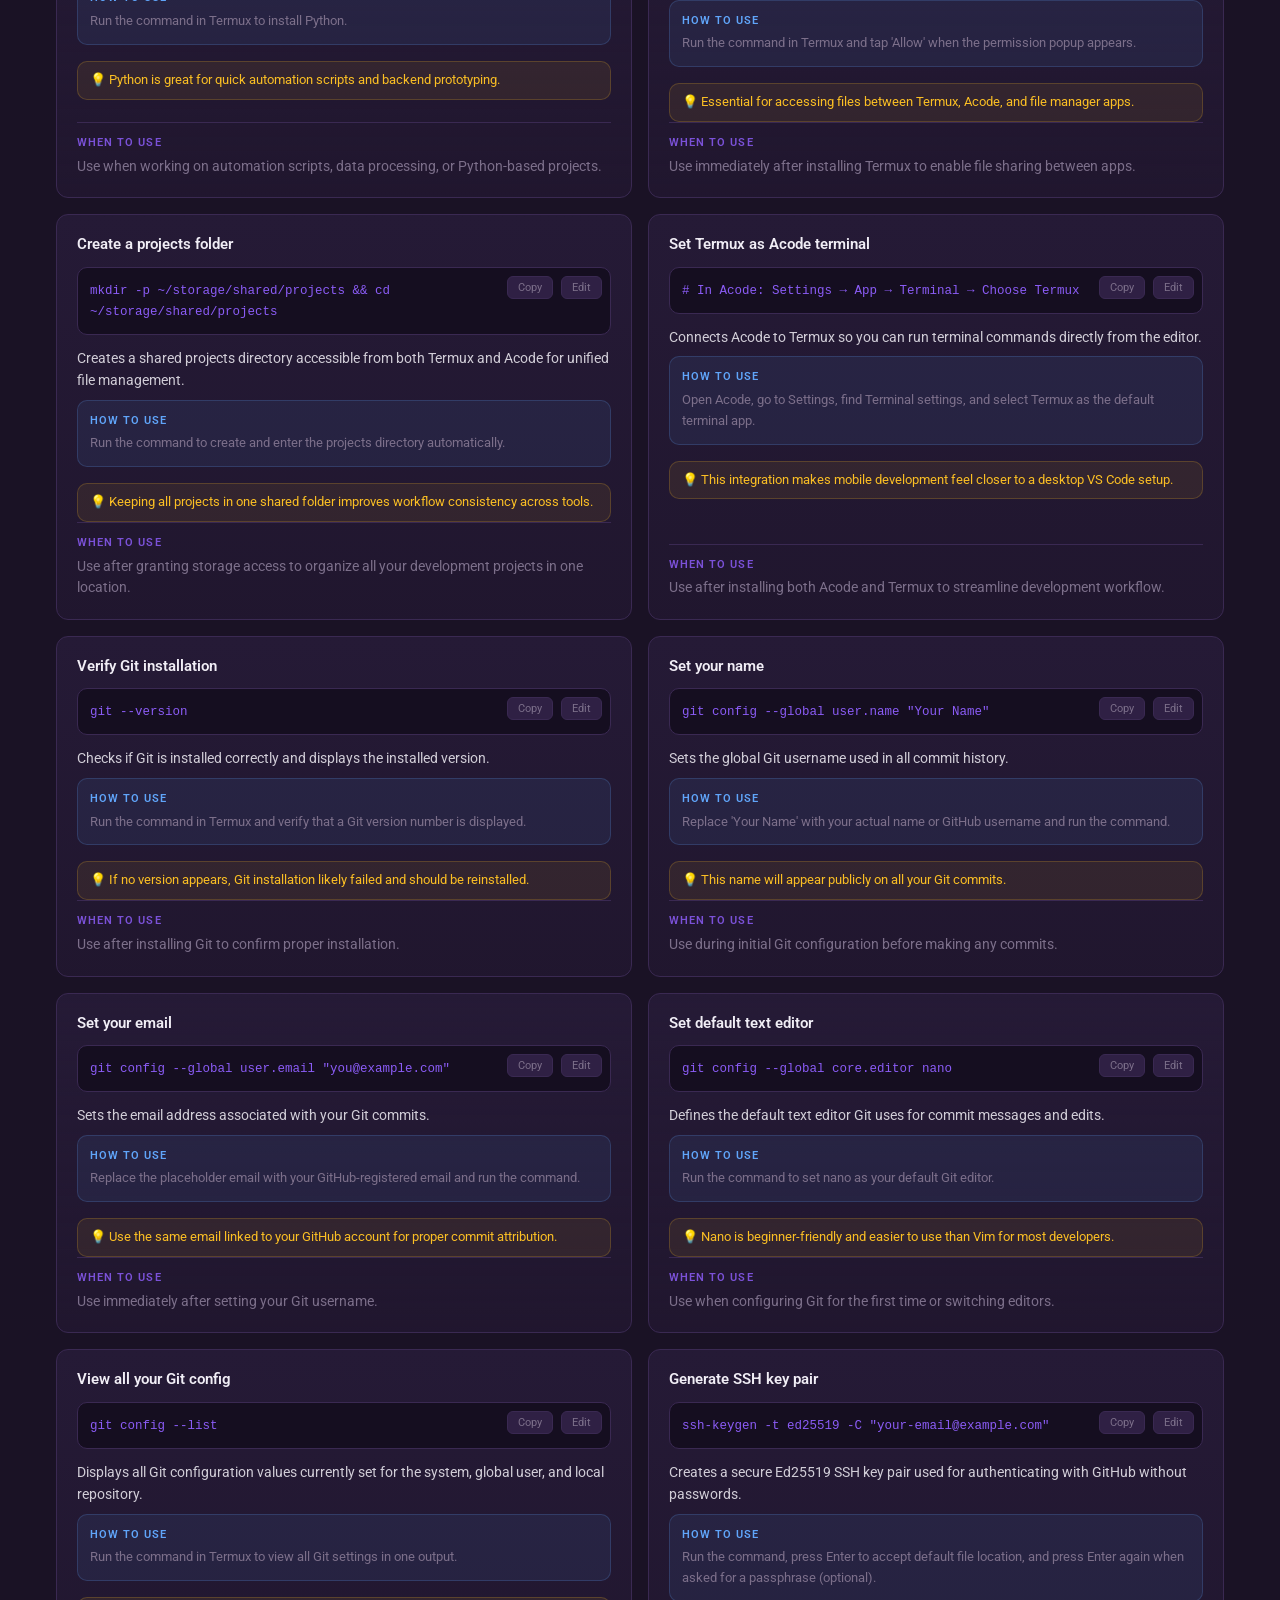
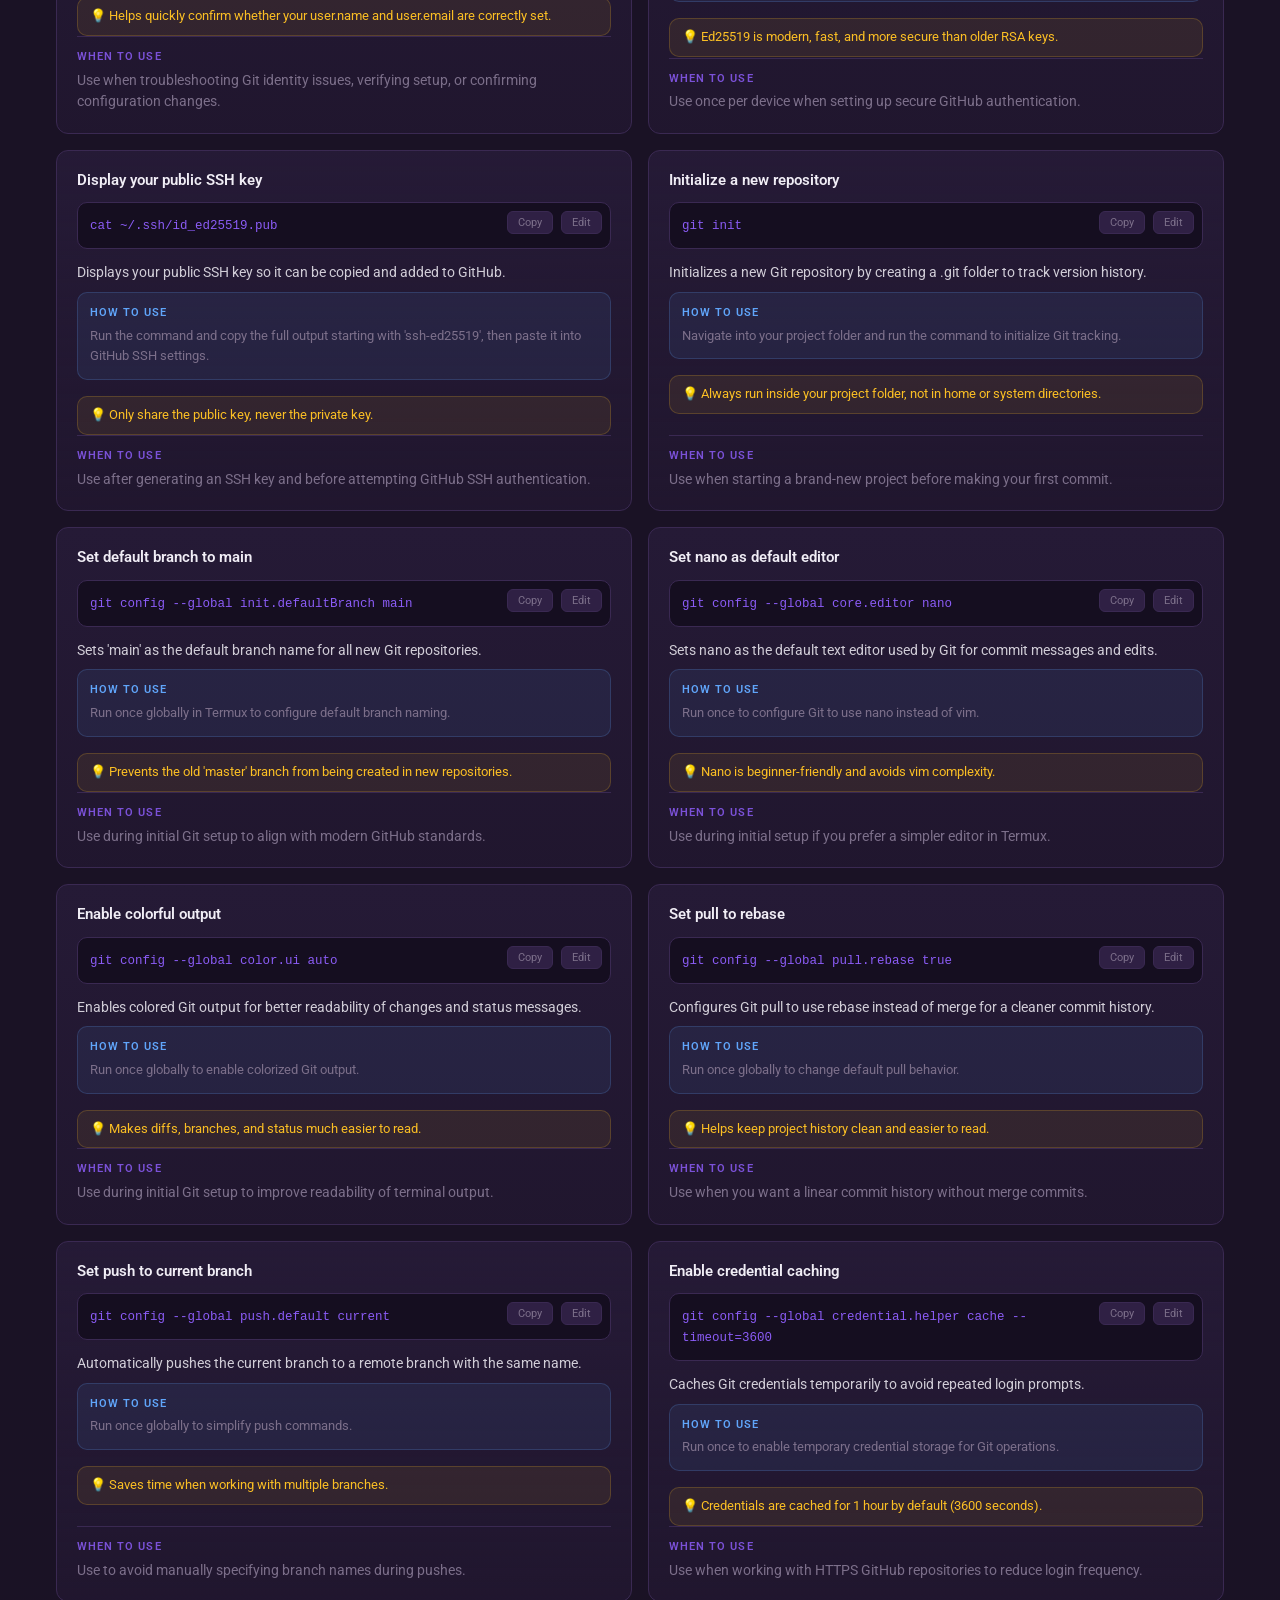
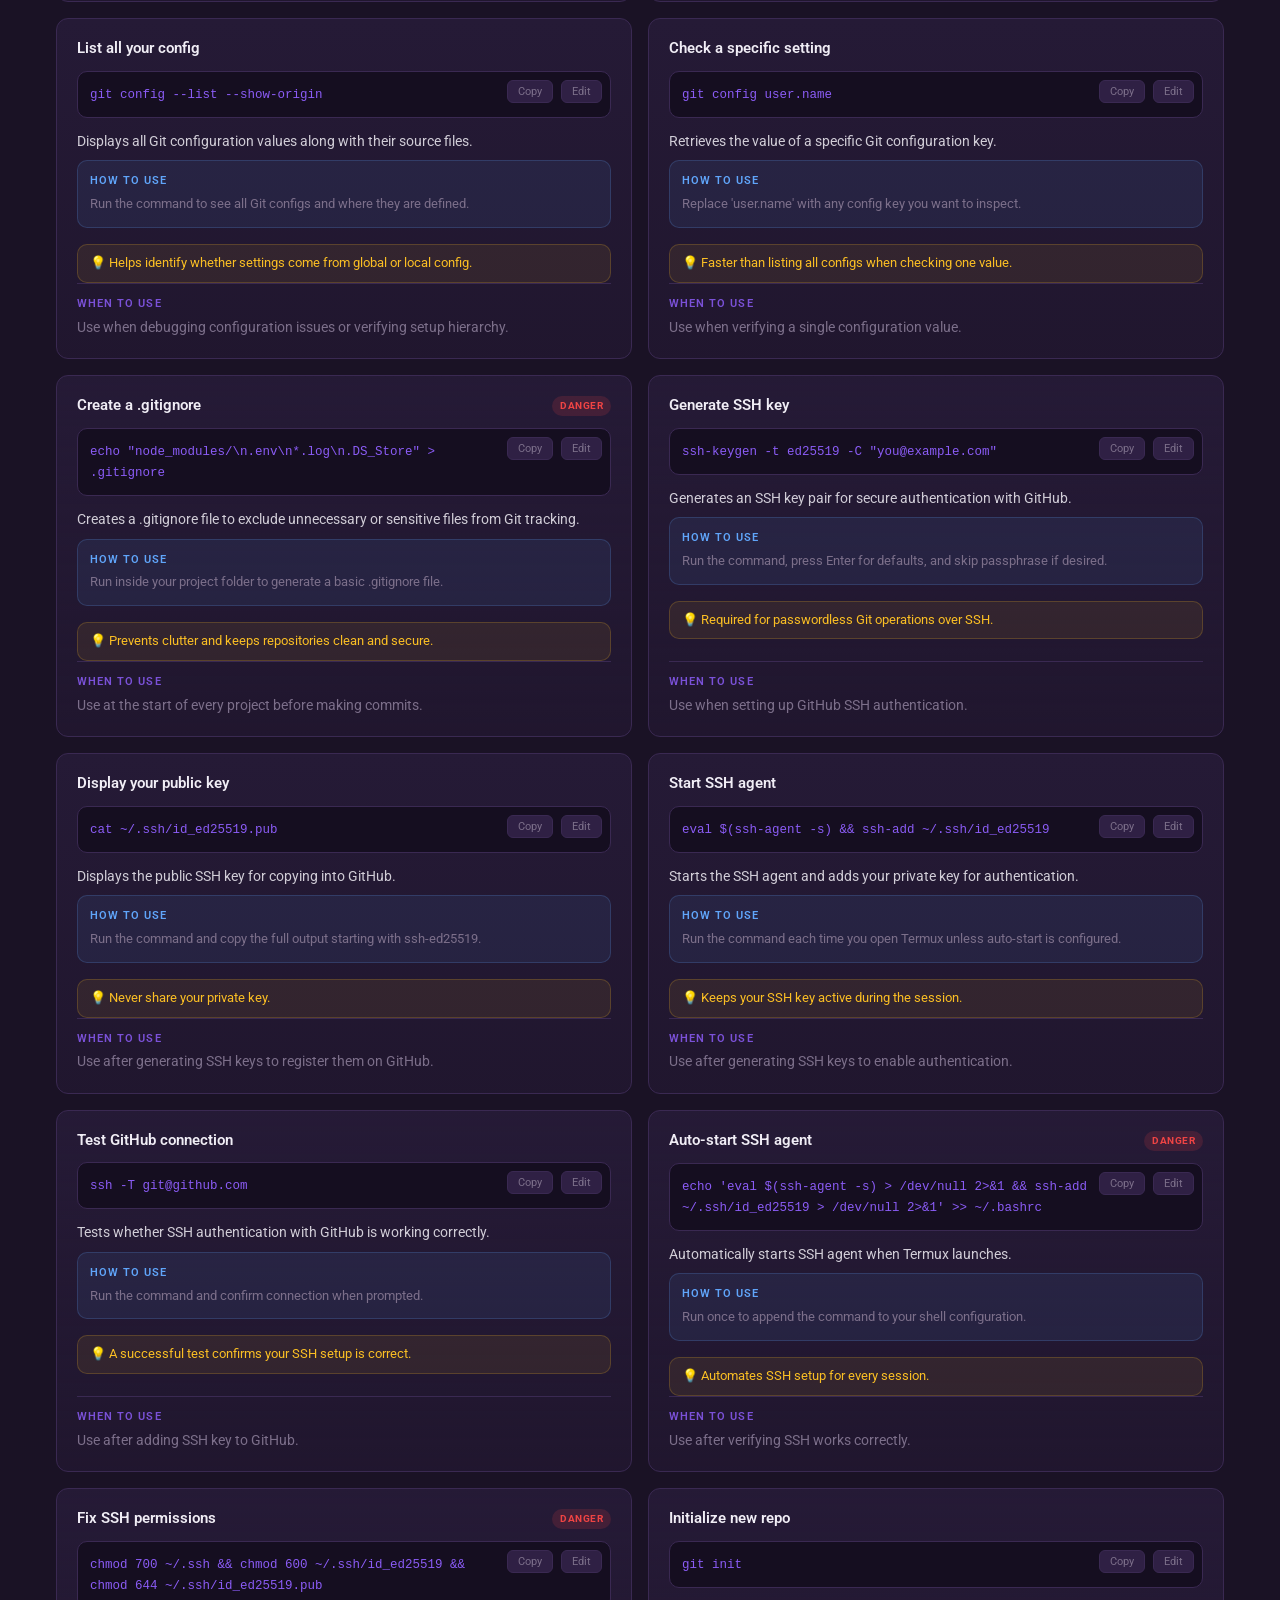
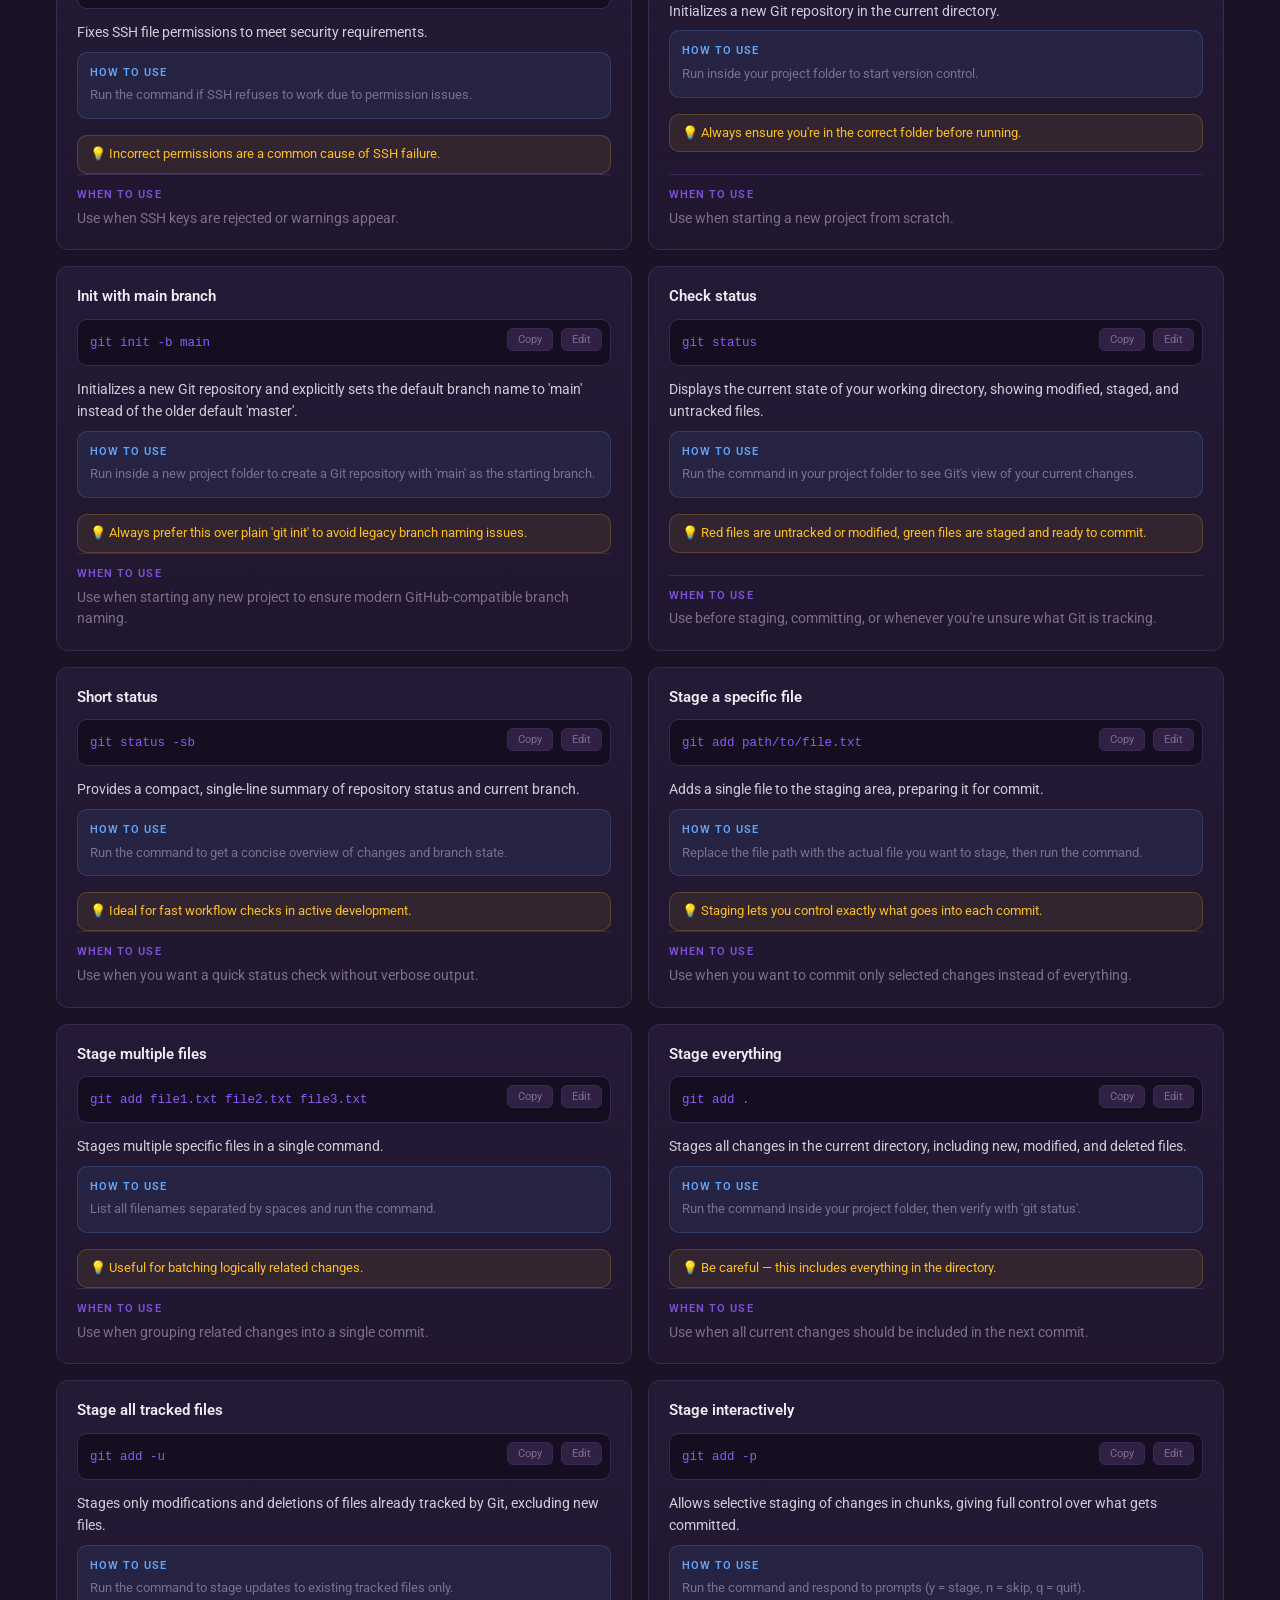
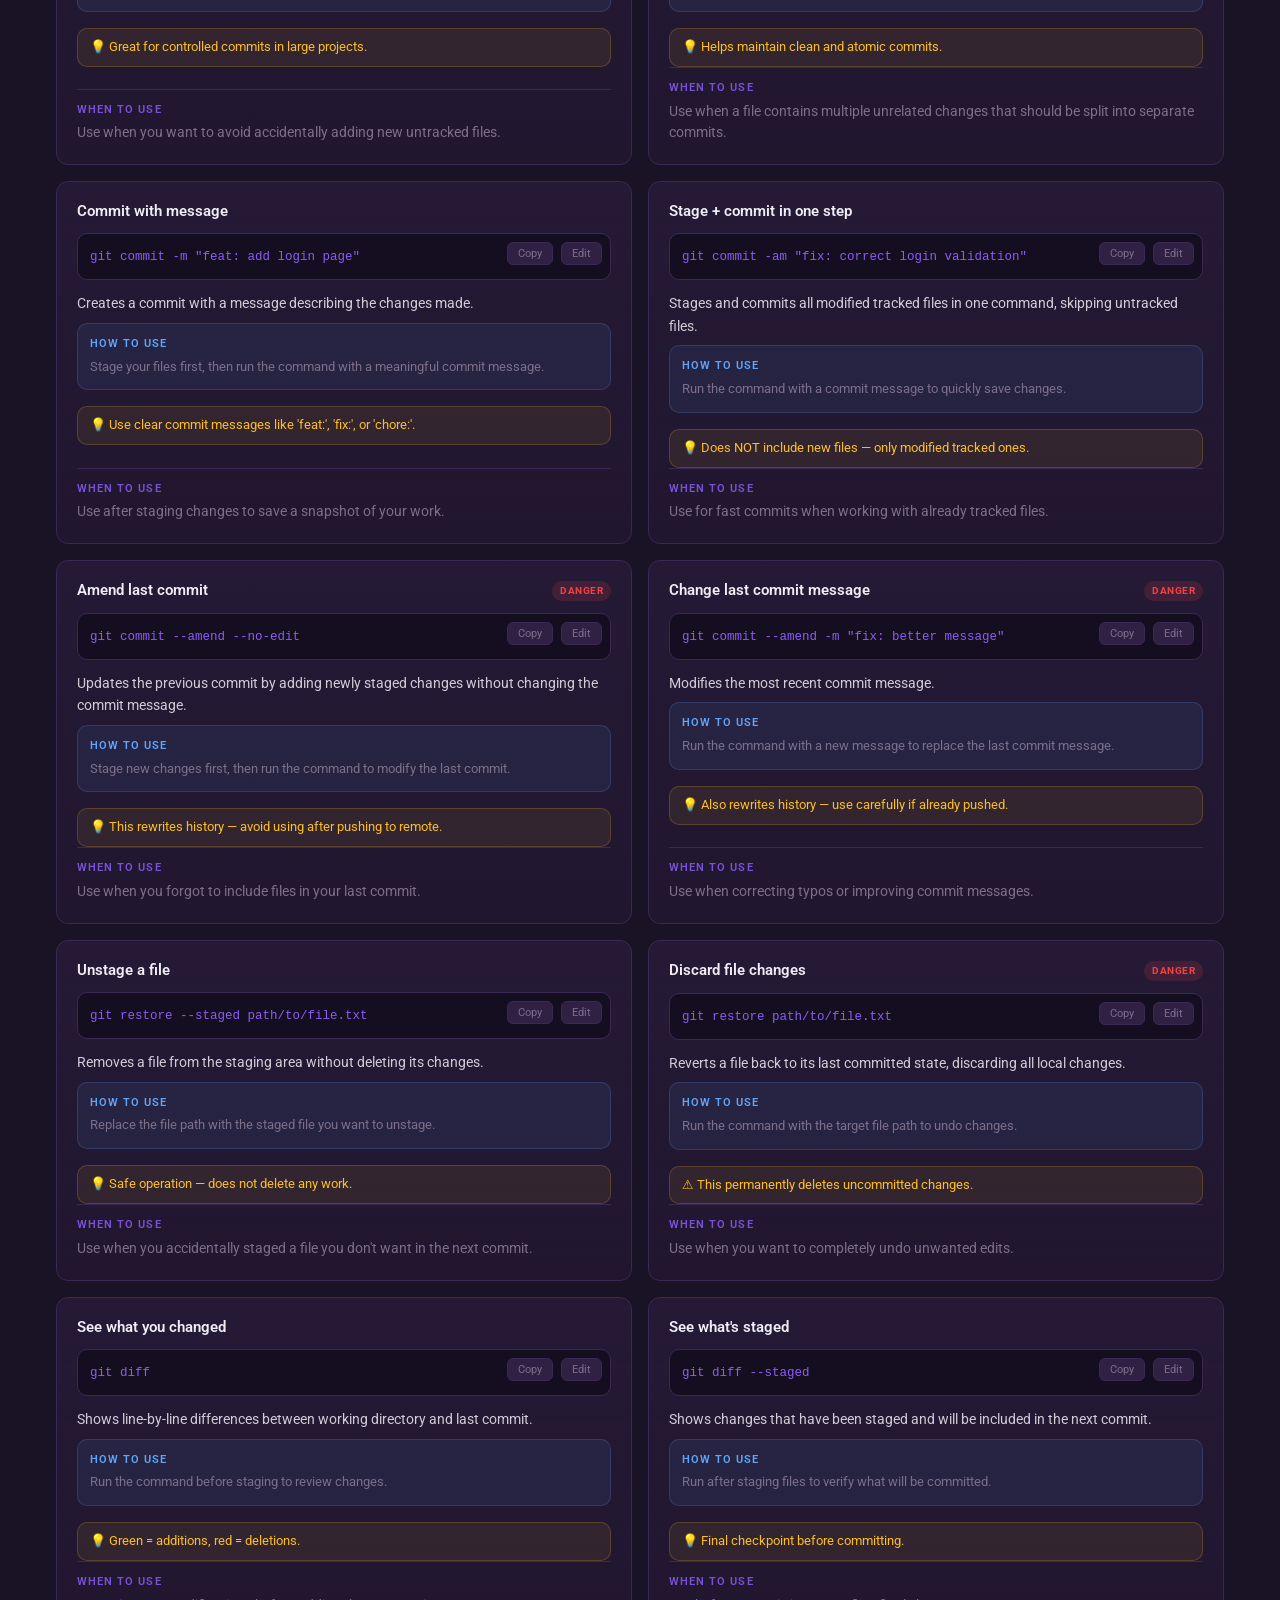
==== commit e0960a1b: "Update URLs and references to new domain for OneXp Mobile Devs Command Toolkit - Changed canonical U" ====
--- a/git-termux.html
+++ b/git-termux.html
@@ -1,20 +1,117 @@
 <!DOCTYPE html>
 <html lang="en">
+
 <head>
   <meta charset="UTF-8">
   <meta name="viewport" content="width=device-width, initial-scale=1.0">
-  <title>OneXp Mobile Devs Command Toolkit — Complete Git Reference for Termux & Acode</title>
-  <meta name="description" content="158 Git commands explained for beginners using Termux and Acode on Android.">
-  <meta name="author" content="Amos Isaiah Tizhe — OneXportal">
+
+  <!-- Primary SEO -->
+  <title>Complete Git Reference for Termux & Acode — OneXp Mobile Devs Command Toolkit</title>
+
+  <meta name="description"
+    content="187 Git commands explained for beginners using Termux and Acode on Android. Grouped by workflow, click-to-copy, offline-ready.">
+
+  <meta name="author" content="Amos Isaiah Tizhe">
+  <meta name="publisher" content="OneXportal">
+
+  <link rel="canonical" href="https://devtoolkit.onexportalhq.com/git-termux.html">
+
+  <meta name="robots" content="index, follow, max-image-preview:large, max-snippet:-1, max-video-preview:-1">
+
+  <meta name="theme-color" content="#0f172a">
+  <meta name="application-name" content="OneXp Mobile Devs Command Toolkit">
+
+  <!-- Open Graph -->
+  <meta property="og:type" content="article">
+  <meta property="og:site_name" content="OneXp Mobile Devs Command Toolkit">
+  <meta property="og:title" content="Complete Git Reference for Termux & Acode — OneXp Toolkit">
+  <meta property="og:description"
+    content="187 Git commands explained for beginners using Termux and Acode on Android. Grouped by workflow, click-to-copy, offline-ready.">
+  <meta property="og:url" content="https://devtoolkit.onexportalhq.com/git-termux.html">
+  <meta property="og:image" content="https://devtoolkit.onexportalhq.com/img/icon-512.png">
+  <meta property="og:image:width" content="512">
+  <meta property="og:image:height" content="512">
+  <meta property="og:locale" content="en_US">
+
+  <!-- Twitter / X -->
+  <meta name="twitter:card" content="summary_large_image">
+  <meta name="twitter:title" content="Complete Git Reference for Termux & Acode">
+  <meta name="twitter:description"
+    content="187 Git commands for Android developers using Termux and Acode. Click-to-copy and offline-ready.">
+  <meta name="twitter:image" content="https://devtoolkit.onexportalhq.com/img/icon-512.png">
+
+  <!-- Schema.org -->
+  <script type="application/ld+json">
+  {
+    "@context": "https://schema.org",
+    "@graph": [
+      {
+        "@type": "Organization",
+        "@id": "https://devtoolkit.onexportalhq.com/#organization",
+        "name": "OneXportal",
+        "url": "https://devtoolkit.onexportalhq.com/",
+        "logo": {
+          "@type": "ImageObject",
+          "url": "https://devtoolkit.onexportalhq.com/img/logo.png"
+        }
+      },
+      {
+        "@type": "Person",
+        "@id": "https://devtoolkit.onexportalhq.com/#author",
+        "name": "Amos Isaiah Tizhe",
+        "worksFor": {
+          "@id": "https://devtoolkit.onexportalhq.com/#organization"
+        }
+      },
+      {
+        "@type": "TechArticle",
+        "headline": "Complete Git Reference for Termux & Acode",
+        "description": "187 Git commands explained for beginners using Termux and Acode on Android.",
+        "author": {
+          "@id": "https://devtoolkit.onexportalhq.com/#author"
+        },
+        "publisher": {
+          "@id": "https://devtoolkit.onexportalhq.com/#organization"
+        },
+        "mainEntityOfPage": "https://devtoolkit.onexportalhq.com/git-termux.html",
+        "inLanguage": "en",
+        "keywords": [
+          "Git",
+          "Termux",
+          "Acode",
+          "Android",
+          "Git Commands",
+          "Version Control"
+        ]
+      }
+    ]
+  }
+  </script>
+
+  <!-- PWA -->
+  <link rel="manifest" href="manifest.json">
+
+  <!-- Icons -->
   <link rel="icon" type="image/png" sizes="32x32" href="img/favicon.png">
   <link rel="icon" type="image/png" sizes="16x16" href="img/favicon.png">
-  <link rel="stylesheet" href="https://cdnjs.cloudflare.com/ajax/libs/font-awesome/6.5.1/css/all.min.css">
+
+  <!-- Fonts -->
   <link rel="preconnect" href="https://fonts.googleapis.com">
+  <link rel="preconnect" href="https://fonts.gstatic.com" crossorigin>
+
   <link
     href="https://fonts.googleapis.com/css2?family=Roboto:wght@400;500;700;900&family=JetBrains+Mono:wght@400;500;700&display=swap"
     rel="stylesheet">
+
+  <!-- Font Awesome -->
+  <link rel="stylesheet" href="https://cdnjs.cloudflare.com/ajax/libs/font-awesome/6.5.1/css/all.min.css">
+
+  <!-- Styles -->
   <link rel="stylesheet" href="assets/css/git-styles.css">
+
+  <!-- Scripts -->
   <script src="assets/js/scripts.js" defer></script>
+
 </head>
 
 <body>
@@ -57,10 +154,10 @@
         </label>
 
         <nav class="header-nav" aria-label="Primary navigation">
-  <a href="index.html" class="nav-link">Home</a>
-  <a href="termux-ops.html" class="nav-link">Termux</a>
-  <a href="git-termux.html" class="nav-link active">Git</a>
-</nav>
+          <a href="index.html" class="nav-link">Home</a>
+          <a href="termux-ops.html" class="nav-link">Termux</a>
+          <a href="git-termux.html" class="nav-link active">Git</a>
+        </nav>
 
       </div>
 
@@ -228,16 +325,16 @@
     <footer class="footer">
       <div class="footer-inner">
         <div>
-          <a href="https://amos-isaiah-tizhe.onrender.com" target="_blank"> <strong>OneXportal</strong> </a>
+          <a href="https://onexportalhq.com/about-onexportal/" target="_blank"> <strong>OneXportal</strong> </a>
           · Built by Amos Isaiah Tizhe · © 2026
         </div>
         <div class="footer-links">
-          <a href="https://amos-isaiah-tizhe.onrender.com/#contact" target="_blank"><strong>Support</strong></a>
+          <a href="https://onexportalhq.com/contact-us/" target="_blank"><strong>Support</strong></a>
           <span>OneXp Mobile Devs Command Toolkit · 158 commands</span>
         </div>
       </div>
     </footer>
-    
+
 </body>
 
 </html>
--- a/assets/css/git-styles.css
+++ b/assets/css/git-styles.css
@@ -40,7 +40,7 @@
   text-decoration: none;
 }
 a:hover {
-  text-decoration: underline;
+  text-decoration: none;
 }
 
 /* Scrollbar */
@@ -696,11 +696,11 @@
   }
 
   .hero h1 {
-    font-size: 2.5rem;
+    font-size: 2rem;
   }
 
   .hero-description {
-    font-size: 15px;
+    font-size: 14px;
   }
 
   .hero-actions {
